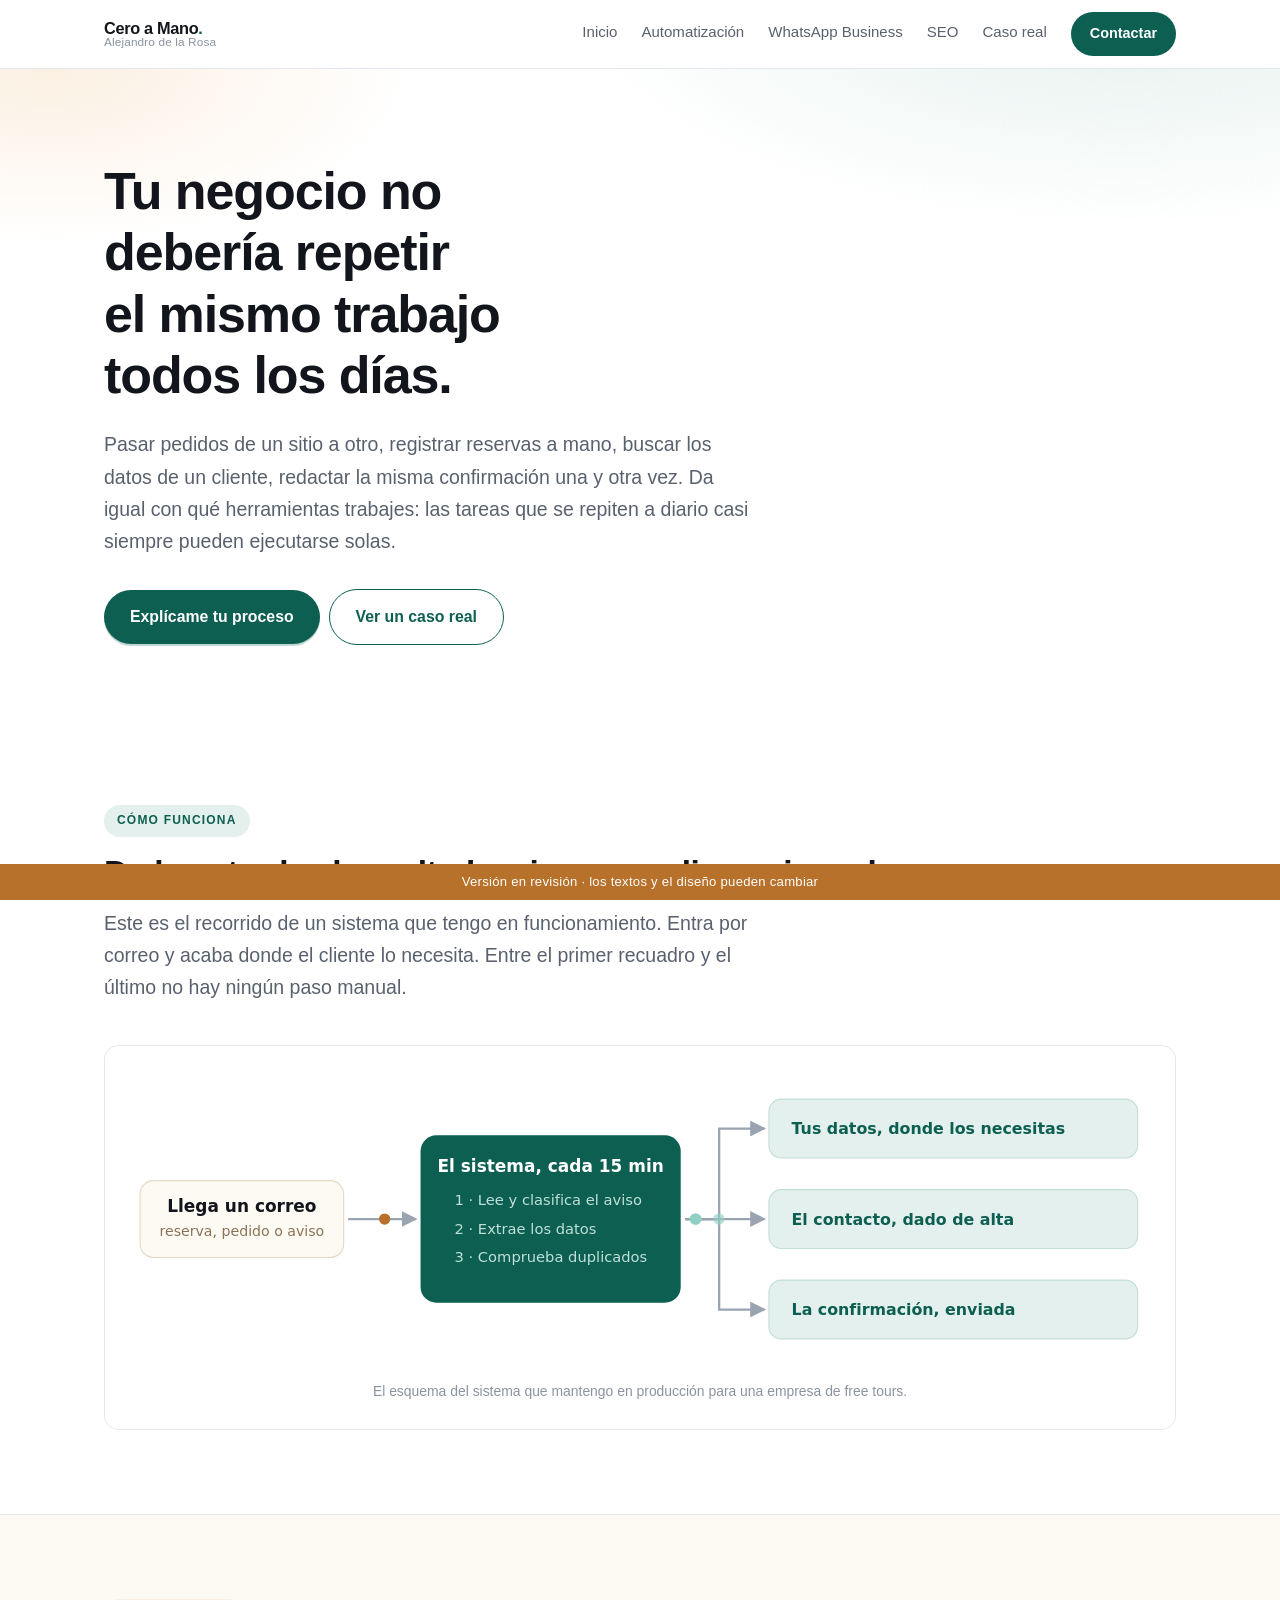
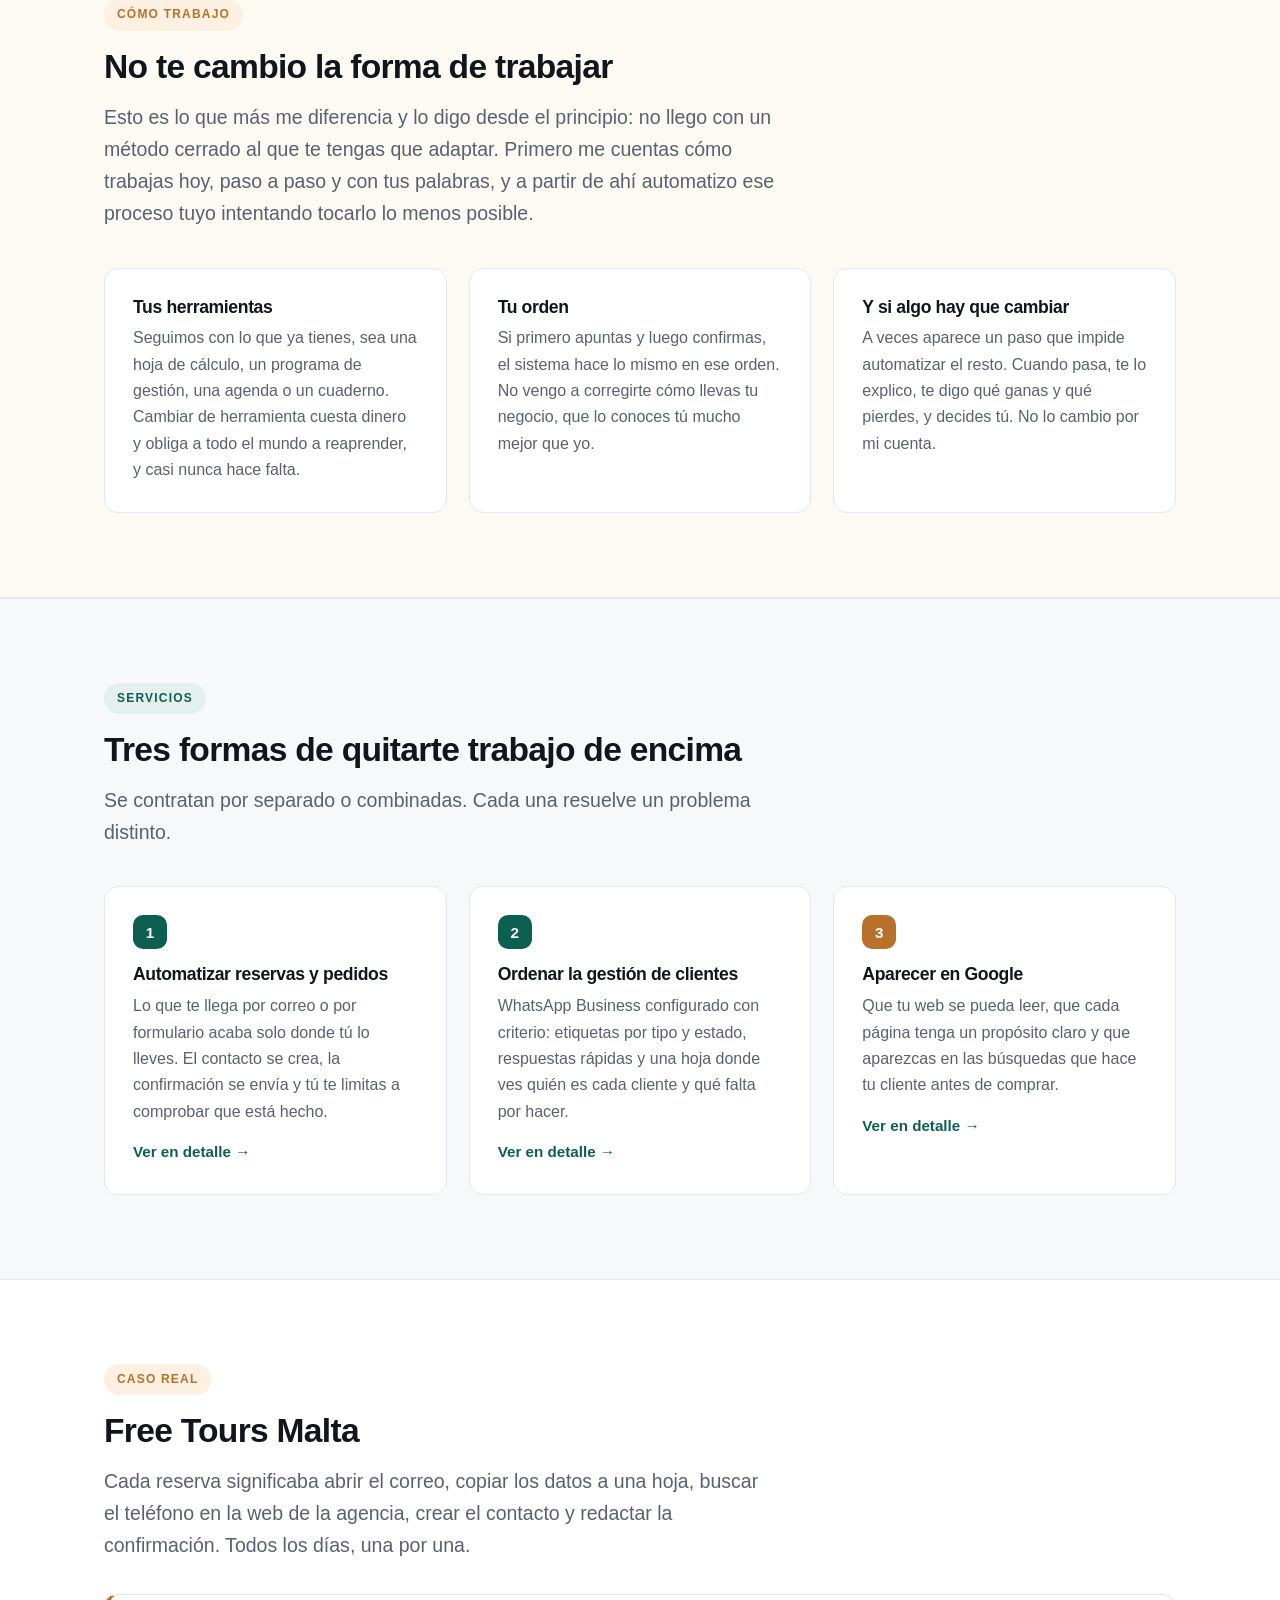
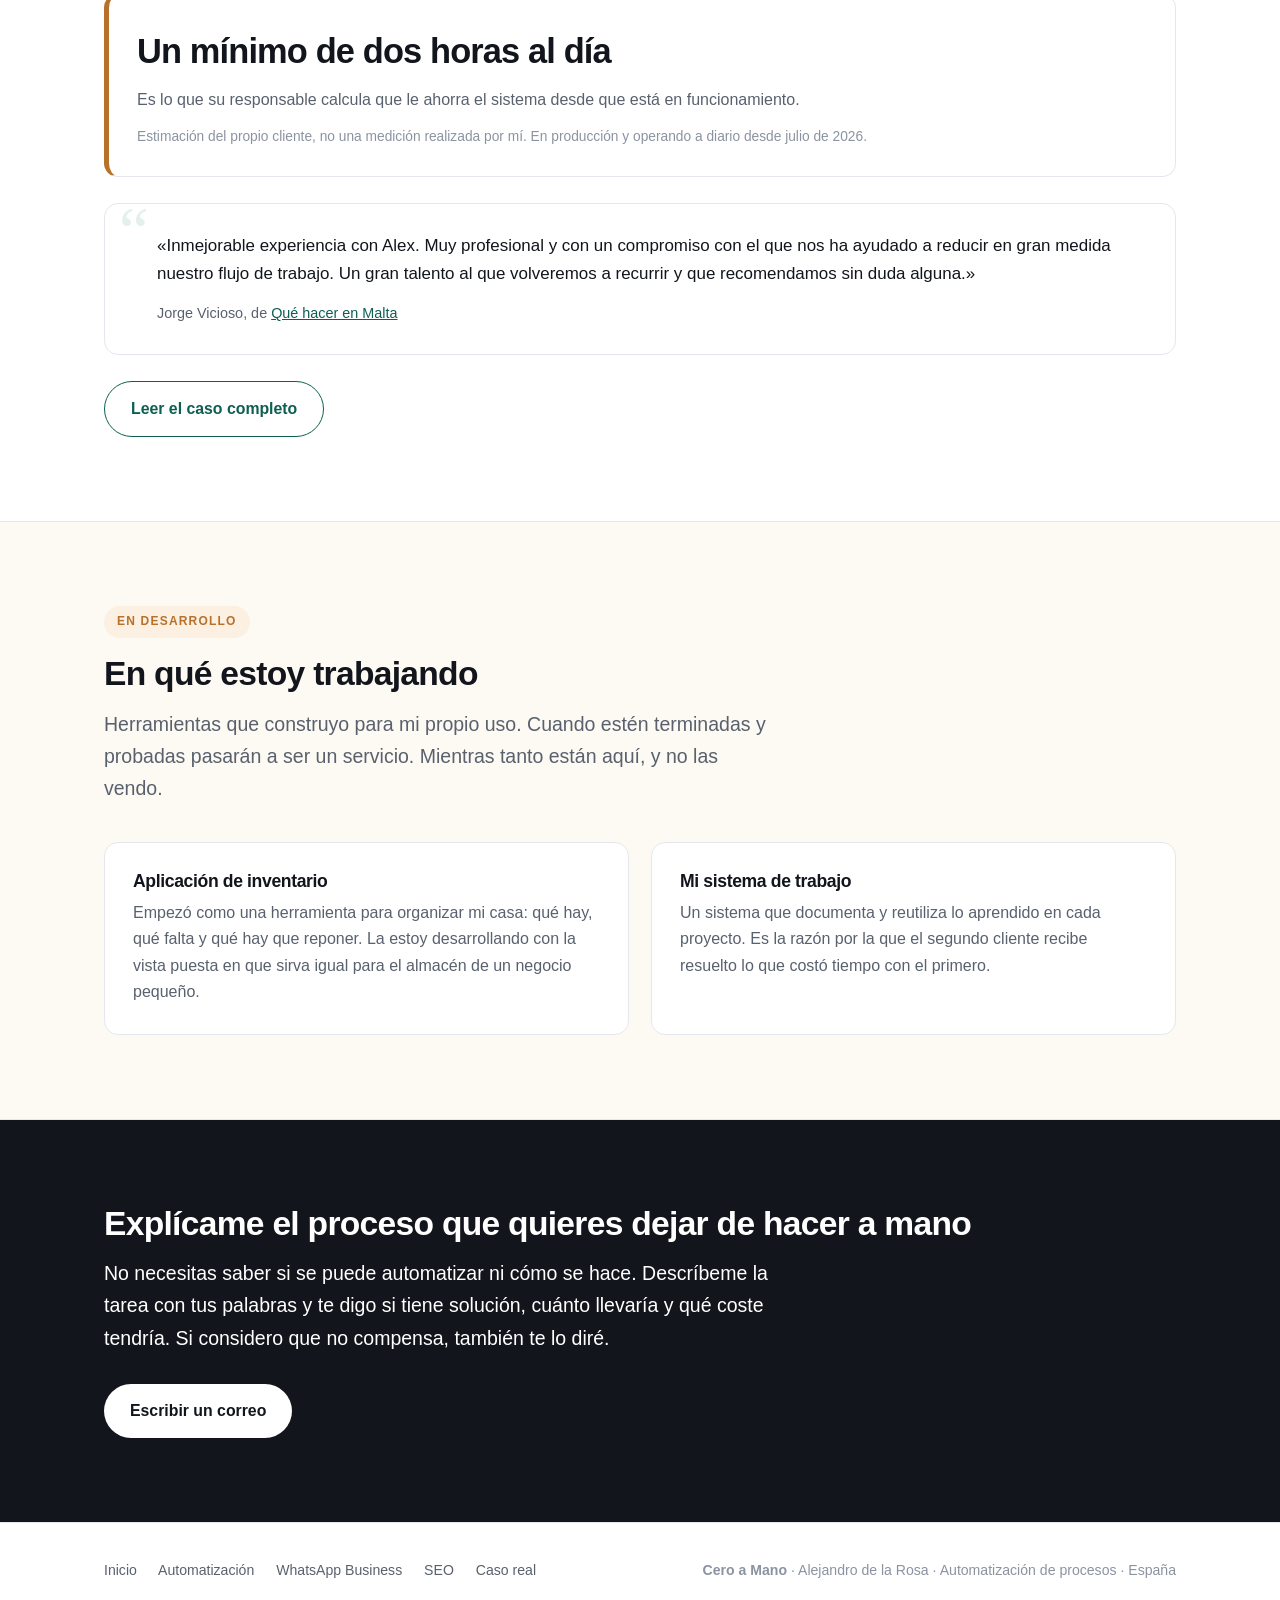
==== index.html @ 1defd67b "arreglar enlaces del menu movil" ====
<!DOCTYPE html>
<html lang="es">
<head>
<meta charset="utf-8">
<meta name="viewport" content="width=device-width, initial-scale=1">
<title>Cero a Mano · Automatización de procesos para negocios pequeños</title>
<meta name="description" content="Automatizo el trabajo repetitivo de tu negocio: los pedidos y reservas acaban donde tú los lleves sin copiarlos a mano, con los clientes ordenados y las confirmaciones enviadas solas.">
<link rel="canonical" href="https://ceroamano.com/">
<meta property="og:type" content="website">
<meta property="og:title" content="Cero a Mano · Automatización de procesos para negocios pequeños">
<meta property="og:description" content="Automatizo el trabajo repetitivo de tu negocio: los pedidos y reservas acaban donde tú los lleves sin copiarlos a mano, con los clientes ordenados y las confirmaciones enviadas solas.">
<meta property="og:url" content="https://ceroamano.com/">
<meta property="og:locale" content="es_ES">
<!-- =========================================================================
     🔴 QUITAR ESTA ETIQUETA ANTES DE PUBLICAR DE VERDAD
     Mientras la web está en revisión, esto le dice a Google que NO la indexe.
     Si se queda puesta el día del lanzamiento, la web NO APARECERÁ EN GOOGLE NUNCA.
     ========================================================================== -->
<meta name="robots" content="noindex, nofollow">
<link rel="stylesheet" href="estilos.css?v=5">
</head>
<body>
<nav>
  <div class="env">
    <a class="marca" href="index.html">Cero a Mano<span>.</span> <em>Alejandro de la Rosa</em></a>
    <button class="abrir-menu" aria-expanded="false" aria-controls="menu" aria-label="Abrir menú">
      <span></span><span></span><span></span>
    </button>
    <span class="enlaces" id="menu">
      <a href="index.html">Inicio</a>
      <a href="automatizar-reservas-y-pedidos.html">Automatización</a>
      <a href="whatsapp-business.html">WhatsApp Business</a>
      <a href="seo-para-negocios.html">SEO</a>
      <a href="caso-free-tours-malta.html">Caso real</a>
      <a href="#contacto" class="btn chico">Contactar</a>
    </span>
  </div>
</nav>

<header class="hero">
  <div class="env">
    <h1>Tu negocio no debería repetir el mismo trabajo todos los días.</h1>
    <p class="grande">Pasar pedidos de un sitio a otro, registrar reservas a mano, buscar los datos de un cliente, redactar la misma confirmación una y otra vez. Da igual con qué herramientas trabajes: las tareas que se repiten a diario casi siempre pueden ejecutarse solas.</p>
    <a href="#contacto" class="btn">Explícame tu proceso</a>
    &nbsp;<a href="caso-free-tours-malta.html" class="btn hueco">Ver un caso real</a>
  </div>
</header>

<section>
  <div class="env">
    <span class="etiqueta">Cómo funciona</span>
    <h2>De la entrada al resultado, sin que nadie copie nada</h2>
    <p class="grande estrecho">Este es el recorrido de un sistema que tengo en funcionamiento. Entra por correo y acaba donde el cliente lo necesita. Entre el primer recuadro y el último no hay ningún paso manual.</p>
    
<div class="diagrama rev">
<svg class="diag-ancho" viewBox="0 0 900 260" xmlns="http://www.w3.org/2000/svg" role="img"
     aria-label="Diagrama: un correo entra, el sistema lo lee y extrae los datos, y el resultado se reparte en hoja actualizada, contacto creado y confirmación enviada.">
  <defs>
    <marker id="f" viewBox="0 0 10 10" refX="9" refY="5" markerWidth="7" markerHeight="7" orient="auto">
      <path d="M0,0 L10,5 L0,10 z" fill="#9aa3b0"/>
    </marker>
  </defs>

  <!-- entrada -->
  <rect x="8" y="96" width="180" height="68" rx="12" fill="#fdf9f3" stroke="#e6d9c6"/>
  <text x="98" y="124" text-anchor="middle" font-family="system-ui,sans-serif" font-size="15" font-weight="700" fill="#12161c">Llega un correo</text>
  <text x="98" y="145" text-anchor="middle" font-family="system-ui,sans-serif" font-size="12.5" fill="#8b7355">reserva, pedido o aviso</text>

  <line x1="192" y1="130" x2="252" y2="130" stroke="#9aa3b0" stroke-width="2" marker-end="url(#f)"/>

  <!-- motor -->
  <rect x="256" y="56" width="230" height="148" rx="14" fill="#0d5f52"/>
  <text x="371" y="88" text-anchor="middle" font-family="system-ui,sans-serif" font-size="15" font-weight="700" fill="#fff">El sistema, cada 15 min</text>
  <text x="286" y="118" font-family="system-ui,sans-serif" font-size="13" fill="#bfe0d8">1 · Lee y clasifica el aviso</text>
  <text x="286" y="143" font-family="system-ui,sans-serif" font-size="13" fill="#bfe0d8">2 · Extrae los datos</text>
  <text x="286" y="168" font-family="system-ui,sans-serif" font-size="13" fill="#bfe0d8">3 · Comprueba duplicados</text>

  <path d="M490,130 H520 V50 H560" fill="none" stroke="#9aa3b0" stroke-width="2" marker-end="url(#f)"/>
  <path d="M490,130 H560" fill="none" stroke="#9aa3b0" stroke-width="2" marker-end="url(#f)"/>
  <path d="M490,130 H520 V210 H560" fill="none" stroke="#9aa3b0" stroke-width="2" marker-end="url(#f)"/>

  <!-- salidas -->
  <rect x="564" y="24" width="326" height="52" rx="11" fill="#e4f0ed" stroke="#c3ded7"/>
  <text x="584" y="55" font-family="system-ui,sans-serif" font-size="14" font-weight="600" fill="#0d5f52">Tus datos, donde los necesitas</text>

  <rect x="564" y="104" width="326" height="52" rx="11" fill="#e4f0ed" stroke="#c3ded7"/>
  <text x="584" y="135" font-family="system-ui,sans-serif" font-size="14" font-weight="600" fill="#0d5f52">El contacto, dado de alta</text>

  <rect x="564" y="184" width="326" height="52" rx="11" fill="#e4f0ed" stroke="#c3ded7"/>
  <text x="584" y="215" font-family="system-ui,sans-serif" font-size="14" font-weight="600" fill="#0d5f52">La confirmación, enviada</text>
  <circle class="pulso" r="5" fill="#b8712a">
    <animateMotion dur="3.6s" repeatCount="indefinite" keyPoints="0;1" keyTimes="0;1" calcMode="linear"
      path="M192,130 H252"/>
    <animate attributeName="opacity" values="0;1;1;0" dur="3.6s" repeatCount="indefinite"/>
  </circle>
  <circle class="pulso" r="5" fill="#8fd0c2">
    <animateMotion dur="3.6s" begin="1.2s" repeatCount="indefinite"
      path="M490,130 H520 V50 H556"/>
    <animate attributeName="opacity" values="0;1;1;0" dur="3.6s" begin="1.2s" repeatCount="indefinite"/>
  </circle>
  <circle class="pulso" r="5" fill="#8fd0c2">
    <animateMotion dur="3.6s" begin="1.45s" repeatCount="indefinite" path="M490,130 H556"/>
    <animate attributeName="opacity" values="0;1;1;0" dur="3.6s" begin="1.45s" repeatCount="indefinite"/>
  </circle>
  <circle class="pulso" r="5" fill="#8fd0c2">
    <animateMotion dur="3.6s" begin="1.7s" repeatCount="indefinite"
      path="M490,130 H520 V210 H556"/>
    <animate attributeName="opacity" values="0;1;1;0" dur="3.6s" begin="1.7s" repeatCount="indefinite"/>
  </circle>
</svg>
<svg class="diag-movil" viewBox="0 0 360 540" xmlns="http://www.w3.org/2000/svg" role="img"
     aria-label="Diagrama vertical: llega un correo, el sistema lo procesa, y de ahi salen tres caminos: tus datos donde los necesitas, el contacto dado de alta y la confirmacion enviada.">
  <defs>
    <marker id="fv" viewBox="0 0 10 10" refX="9" refY="5" markerWidth="7" markerHeight="7" orient="auto">
      <path d="M0,0 L10,5 L0,10 z" fill="#9aa3b0"/>
    </marker>
  </defs>

  <rect x="60" y="4" width="240" height="62" rx="12" fill="#fdf9f3" stroke="#e6d9c6"/>
  <text x="180" y="30" text-anchor="middle" font-family="system-ui,sans-serif" font-size="16" font-weight="700" fill="#12161c">Llega un correo</text>
  <text x="180" y="51" text-anchor="middle" font-family="system-ui,sans-serif" font-size="13.5" fill="#8b7355">reserva, pedido o aviso</text>

  <line x1="180" y1="70" x2="180" y2="96" stroke="#9aa3b0" stroke-width="2" marker-end="url(#fv)"/>

  <rect x="20" y="102" width="320" height="140" rx="14" fill="#0d5f52"/>
  <text x="180" y="130" text-anchor="middle" font-family="system-ui,sans-serif" font-size="16" font-weight="700" fill="#fff">El sistema, cada 15 min</text>
  <text x="44" y="162" font-family="system-ui,sans-serif" font-size="14" fill="#bfe0d8">1 · Lee y clasifica el aviso</text>
  <text x="44" y="190" font-family="system-ui,sans-serif" font-size="14" fill="#bfe0d8">2 · Extrae los datos</text>
  <text x="44" y="218" font-family="system-ui,sans-serif" font-size="14" fill="#bfe0d8">3 · Comprueba duplicados</text>

  <path d="M180,242 V266 H42 V306 H72" fill="none" stroke="#9aa3b0" stroke-width="2" marker-end="url(#fv)"/>
  <path d="M42,306 V390 H72" fill="none" stroke="#9aa3b0" stroke-width="2" marker-end="url(#fv)"/>
  <path d="M42,390 V474 H72" fill="none" stroke="#9aa3b0" stroke-width="2" marker-end="url(#fv)"/>

  <rect x="78" y="278" width="262" height="56" rx="12" fill="#e4f0ed" stroke="#c3ded7"/>
  <text x="209" y="312" text-anchor="middle" font-family="system-ui,sans-serif" font-size="14.5" font-weight="600" fill="#0d5f52">Tus datos, donde los necesitas</text>

  <rect x="78" y="362" width="262" height="56" rx="12" fill="#e4f0ed" stroke="#c3ded7"/>
  <text x="209" y="396" text-anchor="middle" font-family="system-ui,sans-serif" font-size="14.5" font-weight="600" fill="#0d5f52">El contacto, dado de alta</text>

  <rect x="78" y="446" width="262" height="56" rx="12" fill="#e4f0ed" stroke="#c3ded7"/>
  <text x="209" y="480" text-anchor="middle" font-family="system-ui,sans-serif" font-size="14.5" font-weight="600" fill="#0d5f52">La confirmación, enviada</text>

  <circle class="pulso" r="6" fill="#b8712a">
    <animateMotion dur="4s" repeatCount="indefinite" path="M180,70 V92"/>
    <animate attributeName="opacity" values="0;1;1;0" dur="4s" repeatCount="indefinite"/>
  </circle>
  <circle class="pulso" r="6" fill="#8fd0c2">
    <animateMotion dur="4s" begin="1.1s" repeatCount="indefinite" path="M180,242 V266 H42 V306 H68"/>
    <animate attributeName="opacity" values="0;1;1;0" dur="4s" begin="1.1s" repeatCount="indefinite"/>
  </circle>
  <circle class="pulso" r="6" fill="#8fd0c2">
    <animateMotion dur="4s" begin="1.5s" repeatCount="indefinite" path="M180,242 V266 H42 V390 H68"/>
    <animate attributeName="opacity" values="0;1;1;0" dur="4s" begin="1.5s" repeatCount="indefinite"/>
  </circle>
  <circle class="pulso" r="6" fill="#8fd0c2">
    <animateMotion dur="4s" begin="1.9s" repeatCount="indefinite" path="M180,242 V266 H42 V474 H68"/>
    <animate attributeName="opacity" values="0;1;1;0" dur="4s" begin="1.9s" repeatCount="indefinite"/>
  </circle>
</svg>
<p class="pie-fig">El esquema del sistema que mantengo en producción para una empresa de free tours.</p>
</div>

  </div>
</section>


<section class="arena">
  <div class="env">
    <span class="etiqueta ambar">Cómo trabajo</span>
    <h2>No te cambio la forma de trabajar</h2>
    <p class="grande estrecho">Esto es lo que más me diferencia y lo digo desde el principio: no llego con un método cerrado al que te tengas que adaptar. Primero me cuentas cómo trabajas hoy, paso a paso y con tus palabras, y a partir de ahí automatizo ese proceso tuyo intentando tocarlo lo menos posible.</p>
    <div class="rejilla tres">
      <div class="tarjeta rev">
        <h3>Tus herramientas</h3>
        <p>Seguimos con lo que ya tienes, sea una hoja de cálculo, un programa de gestión, una agenda o un cuaderno. Cambiar de herramienta cuesta dinero y obliga a todo el mundo a reaprender, y casi nunca hace falta.</p>
      </div>
      <div class="tarjeta rev">
        <h3>Tu orden</h3>
        <p>Si primero apuntas y luego confirmas, el sistema hace lo mismo en ese orden. No vengo a corregirte cómo llevas tu negocio, que lo conoces tú mucho mejor que yo.</p>
      </div>
      <div class="tarjeta rev">
        <h3>Y si algo hay que cambiar</h3>
        <p>A veces aparece un paso que impide automatizar el resto. Cuando pasa, te lo explico, te digo qué ganas y qué pierdes, y decides tú. No lo cambio por mi cuenta.</p>
      </div>
    </div>
  </div>
</section>
<section class="crema">
  <div class="env">
    <span class="etiqueta">Servicios</span>
    <h2>Tres formas de quitarte trabajo de encima</h2>
    <p class="grande estrecho">Se contratan por separado o combinadas. Cada una resuelve un problema distinto.</p>
    <div class="rejilla tres">
      <div class="tarjeta link rev">
        <span class="num">1</span>
        <h3>Automatizar reservas y pedidos</h3>
        <p>Lo que te llega por correo o por formulario acaba solo donde tú lo lleves. El contacto se crea, la confirmación se envía y tú te limitas a comprobar que está hecho.</p>
        <a class="mas" href="automatizar-reservas-y-pedidos.html">Ver en detalle →</a>
      </div>
      <div class="tarjeta link rev">
        <span class="num">2</span>
        <h3>Ordenar la gestión de clientes</h3>
        <p>WhatsApp Business configurado con criterio: etiquetas por tipo y estado, respuestas rápidas y una hoja donde ves quién es cada cliente y qué falta por hacer.</p>
        <a class="mas" href="whatsapp-business.html">Ver en detalle →</a>
      </div>
      <div class="tarjeta link rev">
        <span class="num ambar">3</span>
        <h3>Aparecer en Google</h3>
        <p>Que tu web se pueda leer, que cada página tenga un propósito claro y que aparezcas en las búsquedas que hace tu cliente antes de comprar.</p>
        <a class="mas" href="seo-para-negocios.html">Ver en detalle →</a>
      </div>
    </div>
  </div>
</section>

<section>
  <div class="env">
    <span class="etiqueta ambar">Caso real</span>
    <h2>Free Tours Malta</h2>
    <p class="grande estrecho">Cada reserva significaba abrir el correo, copiar los datos a una hoja, buscar el teléfono en la web de la agencia, crear el contacto y redactar la confirmación. Todos los días, una por una.</p>
    <div class="dato rev">
      <span class="cifra">Un mínimo de dos horas al día</span>
      <p>Es lo que su responsable calcula que le ahorra el sistema desde que está en funcionamiento.</p>
      <p class="fuente">Estimación del propio cliente, no una medición realizada por mí. En producción y operando a diario desde julio de 2026.</p>
    </div>
    <blockquote class="rev">
      «Inmejorable experiencia con Alex. Muy profesional y con un compromiso con el que nos ha ayudado a reducir en gran medida nuestro flujo de trabajo. Un gran talento al que volveremos a recurrir y que recomendamos sin duda alguna.»
      <footer>Jorge Vicioso, de <a href="https://quehacerenmalta.com" target="_blank" rel="noopener">Qué hacer en Malta</a></footer>
    </blockquote>
    <p style="margin-top:26px"><a class="btn hueco" href="caso-free-tours-malta.html">Leer el caso completo</a></p>
  </div>
</section>

<section class="arena">
  <div class="env">
    <span class="etiqueta ambar">En desarrollo</span>
    <h2>En qué estoy trabajando</h2>
    <p class="grande estrecho">Herramientas que construyo para mi propio uso. Cuando estén terminadas y probadas pasarán a ser un servicio. Mientras tanto están aquí, y no las vendo.</p>
    <div class="rejilla dos">
      <div class="tarjeta rev">
        <h3>Aplicación de inventario</h3>
        <p>Empezó como una herramienta para organizar mi casa: qué hay, qué falta y qué hay que reponer. La estoy desarrollando con la vista puesta en que sirva igual para el almacén de un negocio pequeño.</p>
      </div>
      <div class="tarjeta rev">
        <h3>Mi sistema de trabajo</h3>
        <p>Un sistema que documenta y reutiliza lo aprendido en cada proyecto. Es la razón por la que el segundo cliente recibe resuelto lo que costó tiempo con el primero.</p>
      </div>
    </div>
  </div>
</section>
<section class="cta" id="contacto">
  <div class="env">
    <h2>Explícame el proceso que quieres dejar de hacer a mano</h2>
    <p class="grande estrecho">No necesitas saber si se puede automatizar ni cómo se hace. Descríbeme la tarea con tus palabras y te digo si tiene solución, cuánto llevaría y qué coste tendría. Si considero que no compensa, también te lo diré.</p>
    <div class="vias">
      <a class="btn" href="mailto:alex.automatizacions@gmail.com">Escribir un correo</a>
    </div>
  </div>
</section>

<footer class="pie">
  <div class="env">
    <span>
      <a href="index.html">Inicio</a>
      <a href="automatizar-reservas-y-pedidos.html">Automatización</a>
      <a href="whatsapp-business.html">WhatsApp Business</a>
      <a href="seo-para-negocios.html">SEO</a>
      <a href="caso-free-tours-malta.html">Caso real</a>
    </span>
    <span><strong>Cero a Mano</strong> · Alejandro de la Rosa · Automatización de procesos · España</span>
  </div>
</footer>
<script>
// Aparicion suave de los bloques al entrar en pantalla.
(function () {
  var bloques = document.querySelectorAll('.rev');
  if (!('IntersectionObserver' in window)) {
    for (var i = 0; i < bloques.length; i++) bloques[i].classList.add('dentro');
    return;
  }
  var obs = new IntersectionObserver(function (entradas) {
    entradas.forEach(function (e) {
      if (e.isIntersecting) { e.target.classList.add('dentro'); obs.unobserve(e.target); }
    });
  }, { threshold: 0.12, rootMargin: '0px 0px -40px 0px' });
  bloques.forEach(function (b, i) {
    if (i % 3 === 1) b.classList.add('d1');
    if (i % 3 === 2) b.classList.add('d2');
    obs.observe(b);
  });
})();
</script>
<div class="borrador">Versión en revisión &middot; los textos y el diseño pueden cambiar</div>
<script>
// Menu del movil: abre y cierra la lista de enlaces.
(function () {
  var boton = document.querySelector('.abrir-menu');
  var menu = document.getElementById('menu');
  if (!boton || !menu) return;
  function alternar(abrir) {
    var estaAbierto = abrir === undefined ? !menu.classList.contains('abierto') : abrir;
    menu.classList.toggle('abierto', estaAbierto);
    boton.classList.toggle('activo', estaAbierto);
    boton.setAttribute('aria-expanded', estaAbierto ? 'true' : 'false');
    boton.setAttribute('aria-label', estaAbierto ? 'Cerrar menú' : 'Abrir menú');
  }
  boton.addEventListener('click', function () { alternar(); });
  menu.addEventListener('click', function (e) {
    if (e.target.tagName === 'A') alternar(false);
  });
  document.addEventListener('keydown', function (e) {
    if (e.key === 'Escape') alternar(false);
  });
})();
</script>
</body>
</html>
---- estilos.css ----
:root{
  --tinta:#12161c; --gris:#59616e; --gris-claro:#8b93a1; --linea:#e4e8ee;
  --fondo:#fff; --crema:#f6f8f9; --arena:#fdf9f3;
  --verde:#0d5f52; --verde-claro:#e4f0ed; --ambar:#b8712a; --ambar-claro:#fbf0e2;
  --radio:14px; --ancho:1120px;
}
*{box-sizing:border-box;margin:0;padding:0}
html{scroll-behavior:smooth}
body{font-family:-apple-system,BlinkMacSystemFont,"Segoe UI",Inter,Roboto,Helvetica,Arial,sans-serif;
  color:var(--tinta);background:var(--fondo);line-height:1.65;-webkit-font-smoothing:antialiased}
.env{max-width:var(--ancho);margin:0 auto;padding:0 24px}
section{padding:84px 0}
h1,h2,h3{line-height:1.18;letter-spacing:-.021em;font-weight:700}
h1{font-size:clamp(2rem,4.8vw,3.25rem)}
h2{font-size:clamp(1.5rem,3.2vw,2.1rem);margin-bottom:14px}
h3{font-size:1.1rem;margin-bottom:8px}
p{color:var(--gris)}
.grande{font-size:clamp(1.02rem,1.9vw,1.22rem)}
.estrecho{max-width:62ch}
a{color:var(--verde)}

nav{position:sticky;top:0;z-index:30;background:rgba(255,255,255,.93);
  backdrop-filter:blur(10px);border-bottom:1px solid var(--linea)}
nav .env{display:flex;align-items:center;justify-content:space-between;height:68px;gap:18px}
.marca{font-weight:700;letter-spacing:-.02em;text-decoration:none;color:var(--tinta);font-size:1.02rem}
.marca span{color:var(--verde)}
.enlaces{display:flex;gap:24px;align-items:center}
.enlaces a{color:var(--gris);text-decoration:none;font-size:.94rem}
.enlaces a:hover,.enlaces a[aria-current]{color:var(--tinta)}

.btn{display:inline-block;background:var(--verde);color:#fff!important;text-decoration:none;
  padding:14px 26px;border-radius:999px;font-weight:600;font-size:.99rem;
  transition:transform .15s,box-shadow .15s;box-shadow:0 2px 0 rgba(13,95,82,.25)}
.btn:hover{transform:translateY(-2px);box-shadow:0 6px 18px rgba(13,95,82,.22)}
.btn.chico{padding:10px 19px;font-size:.9rem;box-shadow:none}
.btn.hueco{background:transparent;color:var(--verde)!important;border:1.5px solid var(--verde);box-shadow:none}

.hero{padding:92px 0 76px;background:
  radial-gradient(900px 380px at 88% -12%,var(--verde-claro) 0%,transparent 62%),
  radial-gradient(620px 300px at 4% 0%,var(--ambar-claro) 0%,transparent 58%)}
.hero h1{max-width:18ch}
.hero .grande{margin:22px 0 32px;max-width:60ch}
.migas{font-size:.86rem;color:var(--gris-claro);margin-bottom:18px}
.migas a{color:var(--gris-claro);text-decoration:none}
.migas a:hover{color:var(--verde)}

.etiqueta{display:inline-block;background:var(--verde-claro);color:var(--verde);font-size:.75rem;
  font-weight:700;letter-spacing:.1em;text-transform:uppercase;padding:6px 13px;border-radius:999px;margin-bottom:16px}
.etiqueta.ambar{background:var(--ambar-claro);color:var(--ambar)}

.crema{background:var(--crema);border-top:1px solid var(--linea);border-bottom:1px solid var(--linea)}
.arena{background:var(--arena);border-top:1px solid var(--linea);border-bottom:1px solid var(--linea)}

.rejilla{display:grid;gap:22px;margin-top:38px}
@media(min-width:820px){.tres{grid-template-columns:repeat(3,1fr)}.dos{grid-template-columns:1fr 1fr}}
.tarjeta{background:#fff;border:1px solid var(--linea);border-radius:var(--radio);padding:28px;
  transition:transform .15s,box-shadow .15s}
.tarjeta.link:hover{transform:translateY(-3px);box-shadow:0 10px 30px rgba(18,22,28,.07)}
.tarjeta a.mas{display:inline-block;margin-top:14px;font-weight:600;text-decoration:none;font-size:.95rem}
.num{display:inline-flex;align-items:center;justify-content:center;width:34px;height:34px;border-radius:10px;
  background:var(--verde);color:#fff;font-weight:700;font-size:.95rem;margin-bottom:15px}
.num.ambar{background:var(--ambar)}

.lista{list-style:none;margin-top:14px}
.lista li{padding-left:24px;position:relative;margin-bottom:10px;color:var(--gris)}
.lista li::before{content:"✓";position:absolute;left:0;color:var(--verde);font-weight:700}
.lista.puntos li::before{content:"·";font-size:1.6rem;line-height:.9;color:var(--gris-claro)}

.antes-despues{display:grid;gap:18px;margin-top:32px}
@media(min-width:820px){.antes-despues{grid-template-columns:1fr 1fr}}
.bloque{background:#fff;border:1px solid var(--linea);border-radius:var(--radio);padding:26px}
.bloque h3{font-size:.8rem;letter-spacing:.1em;text-transform:uppercase;color:var(--gris-claro)}

.dato{margin-top:32px;background:#fff;border:1px solid var(--linea);border-left:5px solid var(--ambar);
  border-radius:var(--radio);padding:28px}
.dato .cifra{font-size:clamp(1.6rem,3.6vw,2.15rem);font-weight:700;letter-spacing:-.025em;display:block;
  margin-bottom:8px;color:var(--tinta)}
.dato .fuente{font-size:.86rem;color:var(--gris-claro);margin-top:12px}

blockquote{margin-top:26px;background:#fff;border:1px solid var(--linea);border-radius:var(--radio);
  padding:28px;font-size:1.06rem;color:var(--tinta)}
blockquote footer{margin-top:14px;font-size:.9rem;color:var(--gris)}

.diagrama{margin-top:42px;background:#fff;border:1px solid var(--linea);border-radius:var(--radio);padding:26px}
.diagrama svg{width:100%;height:auto;display:block}
.diagrama .pie-fig{margin-top:14px;font-size:.87rem;color:var(--gris-claro);text-align:center}

.faq{margin-top:34px}
.faq details{border:1px solid var(--linea);border-radius:var(--radio);padding:20px 24px;margin-bottom:12px;background:#fff}
.faq summary{font-weight:600;cursor:pointer;list-style:none}
.faq summary::-webkit-details-marker{display:none}
.faq summary::after{content:"+";float:right;color:var(--verde);font-weight:700;font-size:1.2rem;line-height:1}
.faq details[open] summary::after{content:"−"}
.faq details p{margin-top:12px}

.cta{background:var(--tinta);color:#fff}
.cta h2,.cta .grande{color:#fff}
.cta p{color:#aeb7c3}
.cta .btn{background:#fff;color:var(--tinta)!important;box-shadow:none}
.vias{margin-top:30px;display:flex;flex-wrap:wrap;gap:14px;align-items:center}
.vias a.alt{color:#fff;text-decoration:none;border:1px solid #39414d;padding:13px 22px;border-radius:999px;font-size:.95rem}
.vias a.alt:hover{border-color:#828b98}

footer.pie{padding:36px 0;font-size:.88rem;color:var(--gris-claro);border-top:1px solid var(--linea)}
.pie .env{display:flex;justify-content:space-between;flex-wrap:wrap;gap:12px}
.pie a{color:var(--gris);text-decoration:none;margin-right:18px}
.pie a:hover{color:var(--verde)}

/* ── aparición al hacer scroll ─────────────────────────────── */
.rev{opacity:0;transform:translateY(18px);transition:opacity .7s cubic-bezier(.2,.7,.3,1),transform .7s cubic-bezier(.2,.7,.3,1)}
.rev.dentro{opacity:1;transform:none}
.rev.d1{transition-delay:.07s}.rev.d2{transition-delay:.14s}.rev.d3{transition-delay:.21s}

/* ── vida en las tarjetas ──────────────────────────────────── */
.tarjeta{transition:transform .2s cubic-bezier(.2,.7,.3,1),box-shadow .2s,border-color .2s}
.tarjeta:hover{transform:translateY(-4px);box-shadow:0 14px 34px rgba(18,22,28,.09);border-color:#cfd7e0}
.tarjeta .num{transition:transform .2s}
.tarjeta:hover .num{transform:scale(1.08) rotate(-4deg)}

/* ── subrayado que crece en el menú ────────────────────────── */
.enlaces a:not(.btn){position:relative;padding-bottom:3px}
.enlaces a:not(.btn)::after{content:"";position:absolute;left:0;bottom:0;height:2px;width:0;
  background:var(--verde);transition:width .22s ease}
.enlaces a:not(.btn):hover::after{width:100%}

/* ── detalles ──────────────────────────────────────────────── */
.hero h1{text-wrap:balance}
.dato{transition:box-shadow .25s}
.dato:hover{box-shadow:0 12px 30px rgba(184,113,42,.13)}
.faq details{transition:border-color .2s,box-shadow .2s}
.faq details[open]{border-color:#c3ded7;box-shadow:0 6px 20px rgba(13,95,82,.07)}
blockquote{position:relative}
blockquote::before{content:"“";position:absolute;top:-6px;left:14px;font-size:4.2rem;
  line-height:1;color:var(--verde-claro);font-family:Georgia,serif;pointer-events:none}
blockquote{padding-left:52px}

@media (prefers-reduced-motion: reduce){
  .rev{opacity:1;transform:none;transition:none}
  .tarjeta:hover{transform:none}
  circle.pulso{display:none}
}

/* ── marca: nombre comercial + persona ─────────────────────── */
.marca em{display:block;font-style:normal;font-weight:500;font-size:.74rem;
  color:var(--gris-claro);letter-spacing:.01em;margin-top:-2px}
.marca{line-height:1.15}
@media(max-width:520px){.marca em{display:none}}

/* ── 🔴 BORRAR ESTE BLOQUE ANTES DE PUBLICAR ───────────────── */
.borrador{position:fixed;bottom:0;left:0;right:0;z-index:99;background:#b8712a;color:#fff;
  text-align:center;font-size:.82rem;padding:7px 12px;letter-spacing:.02em}
body:has(.borrador){padding-bottom:34px}

/* ── el diagrama, legible tambien en el movil ───────────────── */
.diagrama .diag-movil{display:none}
@media(max-width:700px){
  .diagrama .diag-ancho{display:none}
  .diagrama .diag-movil{display:block}
  .diagrama{padding:18px}
}

/* ── menú del móvil ────────────────────────────────────────── */
.abrir-menu{display:none;background:none;border:0;padding:10px;cursor:pointer;
  width:44px;height:44px;flex-direction:column;justify-content:center;gap:5px}
.abrir-menu span{display:block;height:2px;width:22px;background:var(--tinta);border-radius:2px;
  transition:transform .25s cubic-bezier(.2,.7,.3,1),opacity .18s}
.abrir-menu.activo span:nth-child(1){transform:translateY(7px) rotate(45deg)}
.abrir-menu.activo span:nth-child(2){opacity:0}
.abrir-menu.activo span:nth-child(3){transform:translateY(-7px) rotate(-45deg)}

@media(max-width:860px){
  .abrir-menu{display:flex}
  nav .env{position:relative}
  .enlaces{position:absolute;top:100%;left:0;right:0;flex-direction:column;align-items:stretch;
    gap:0;background:#fff;border-bottom:1px solid var(--linea);
    box-shadow:0 14px 30px rgba(18,22,28,.10);
    max-height:0;overflow:hidden;transition:max-height .3s cubic-bezier(.2,.7,.3,1)}
  .enlaces.abierto{max-height:60vh;overflow-y:auto}
  .enlaces a,
  .enlaces a:not(.btn){display:block;padding:17px 24px;font-size:1.02rem;
    border-top:1px solid var(--linea)}
  .enlaces a:not(.btn)::after{display:none}
  .enlaces a.btn{margin:16px 24px 22px;text-align:center;padding:15px 24px}
}
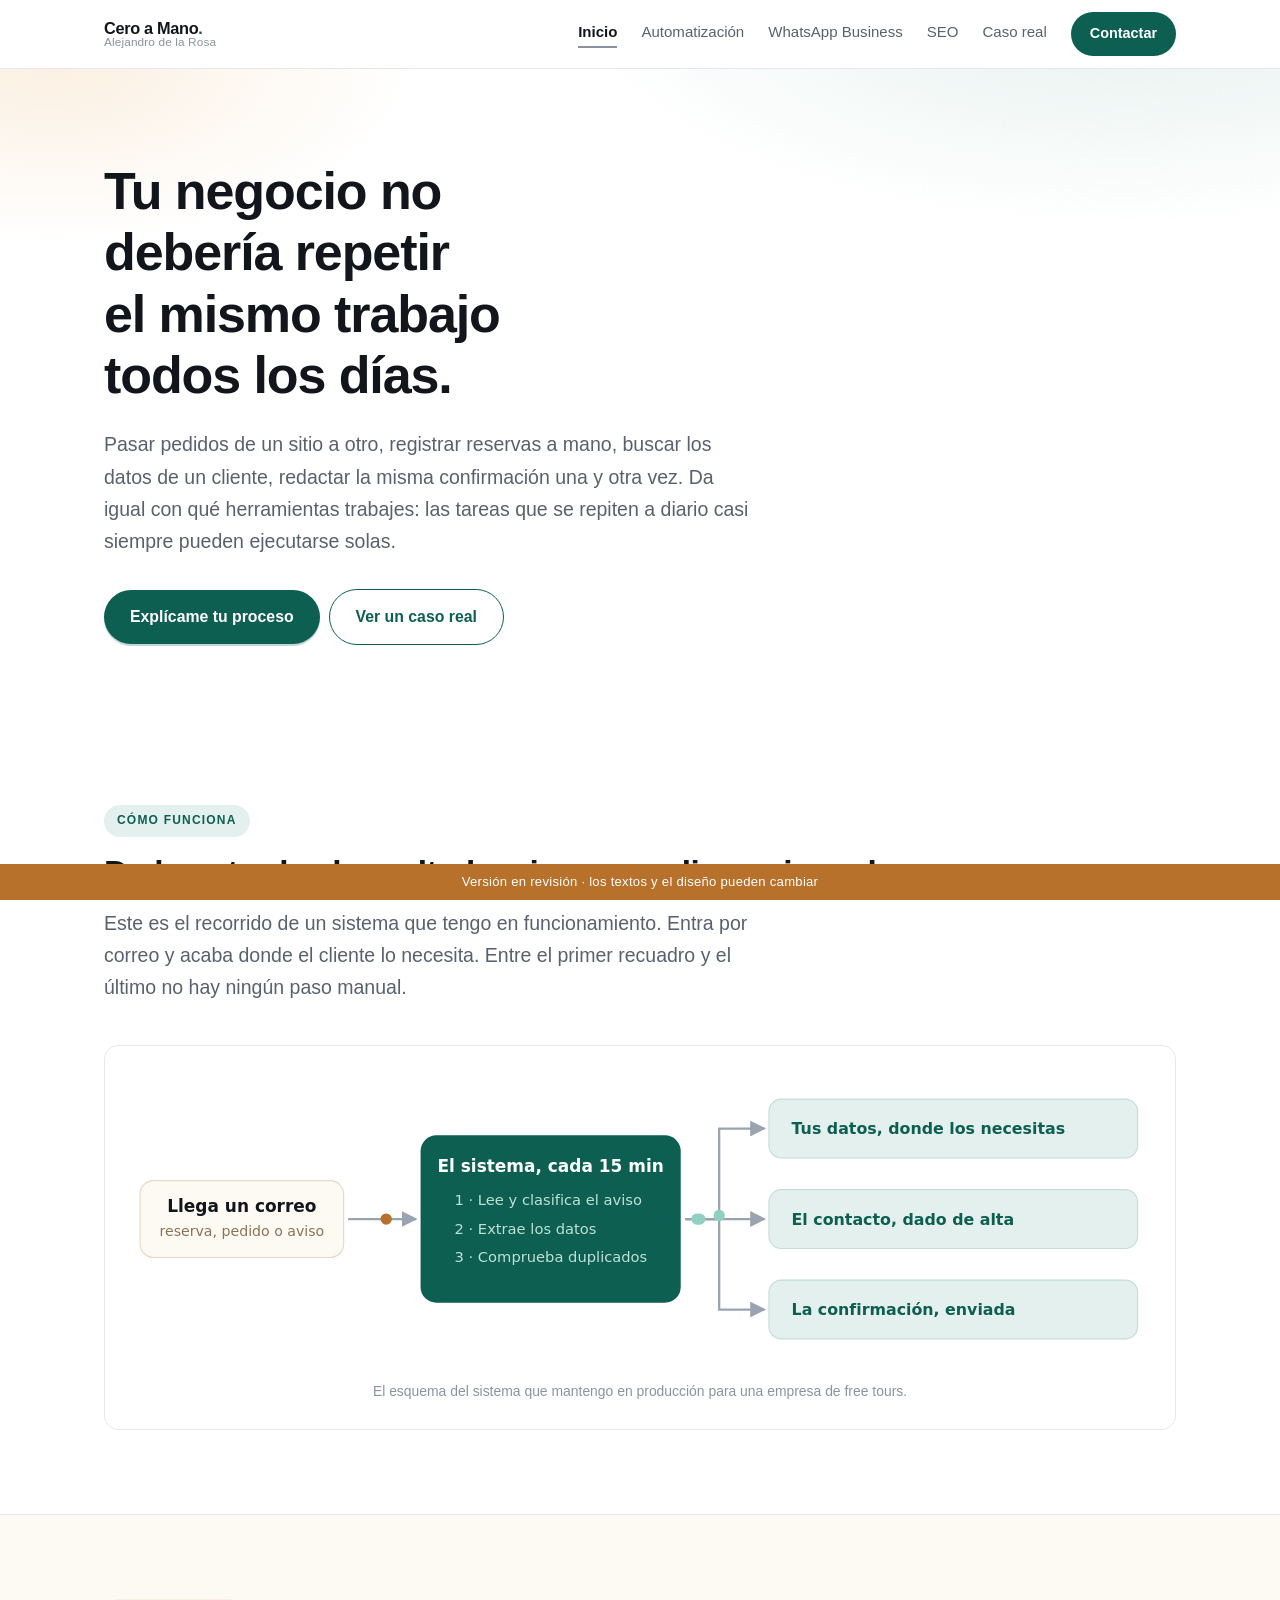
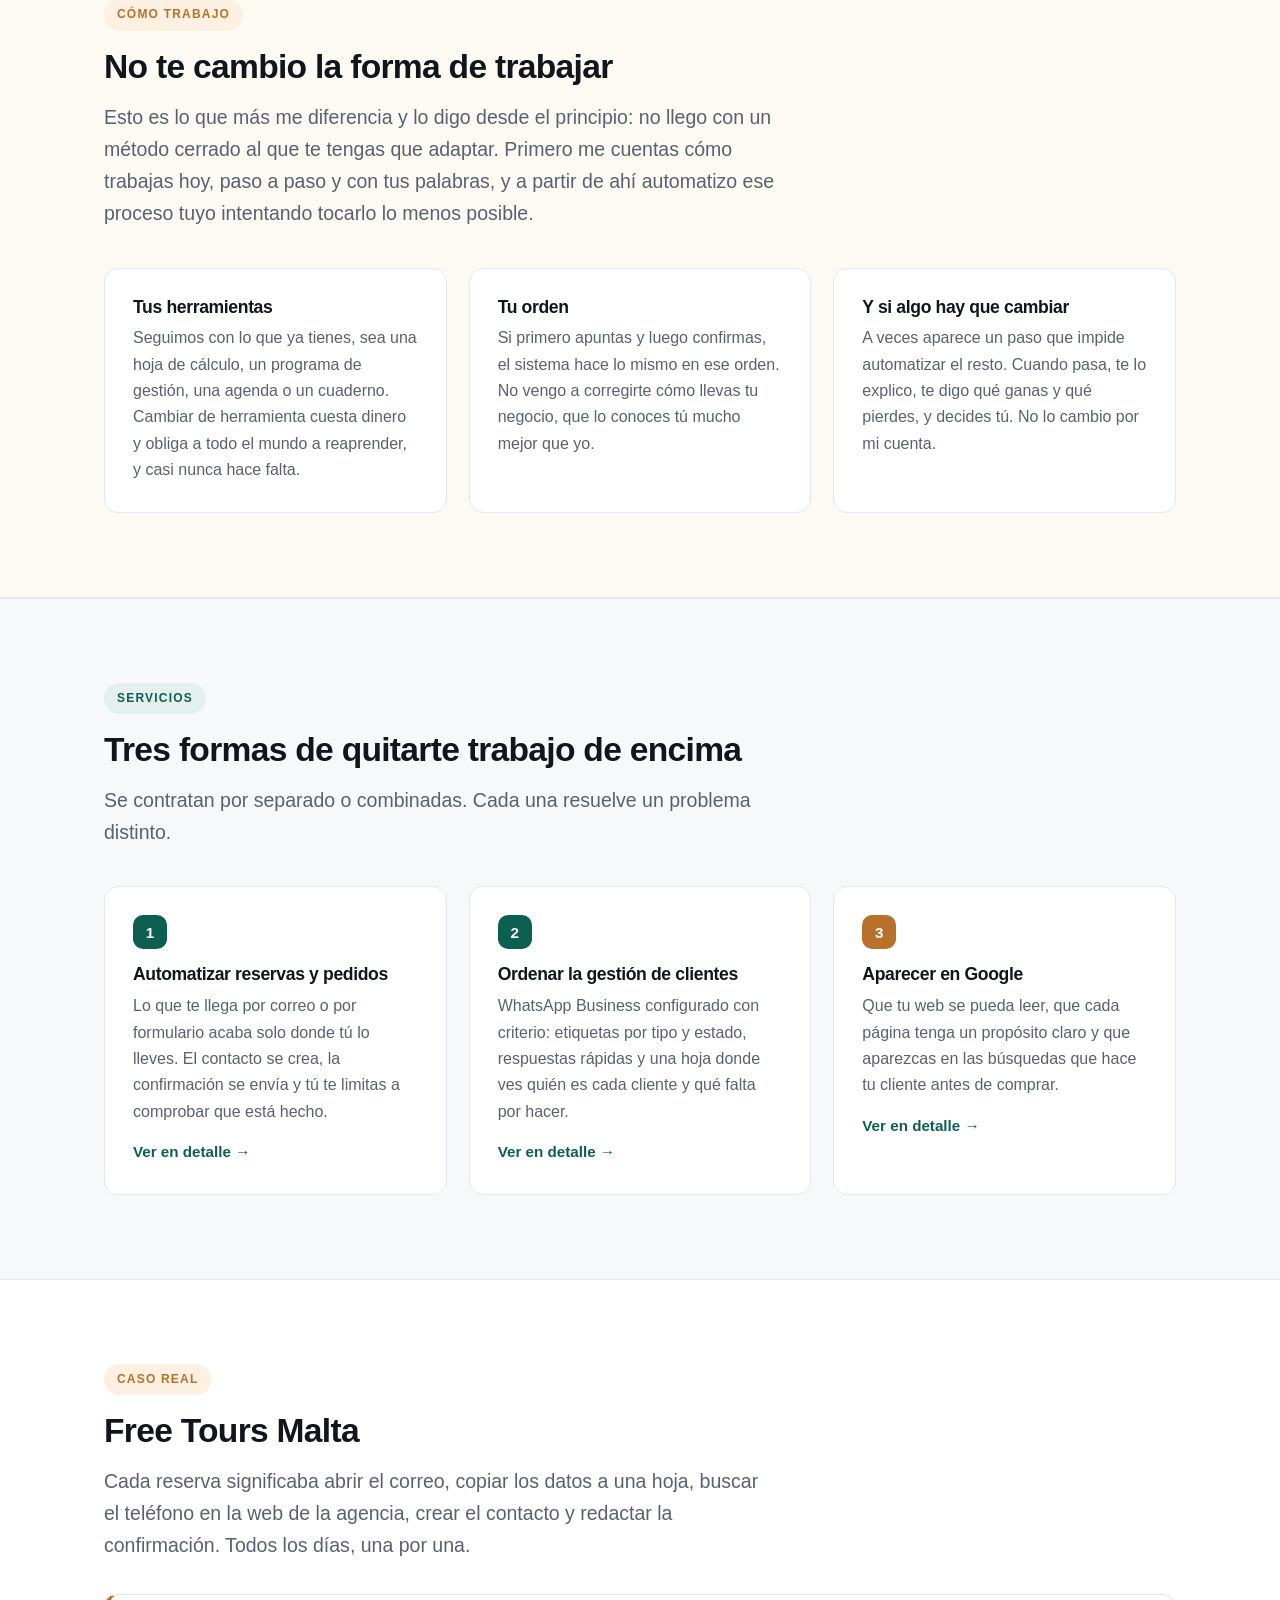
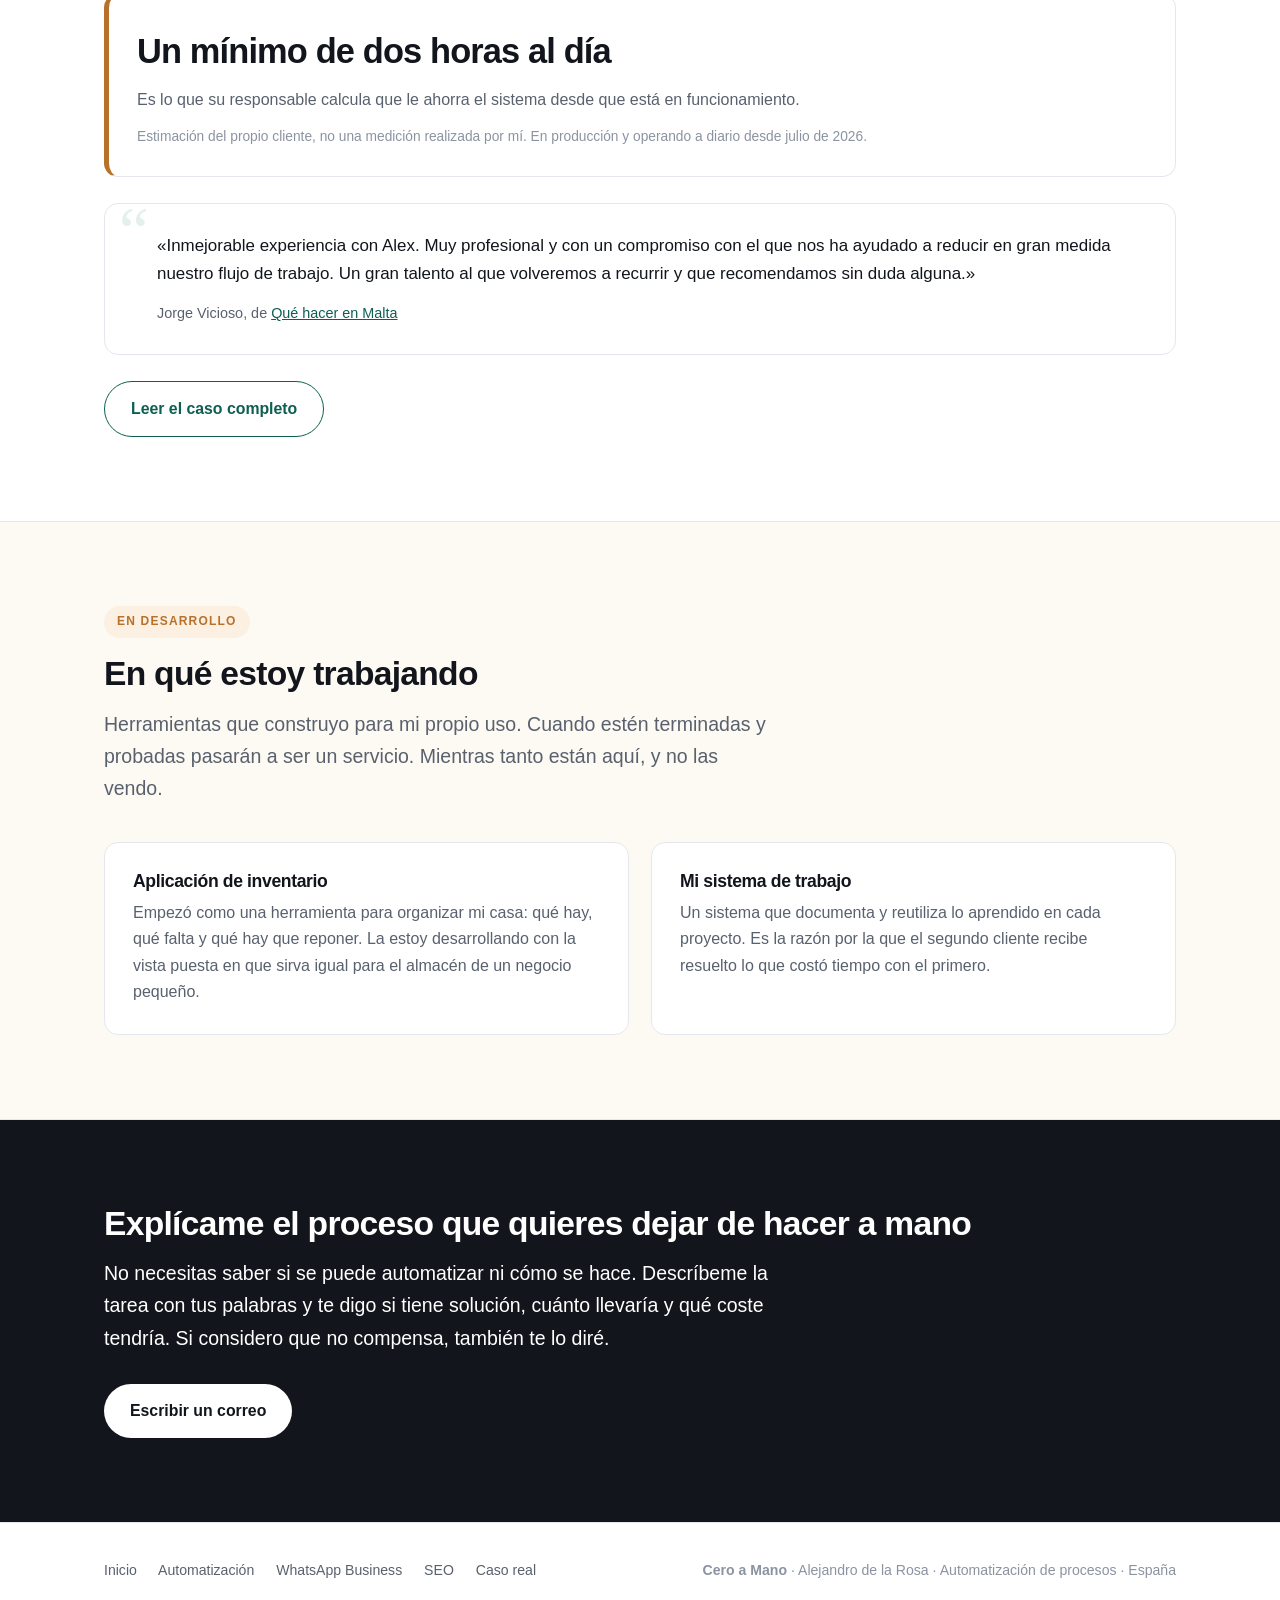
==== commit 61036546: "marcar la pagina actual en el menu" ====
--- a/index.html
+++ b/index.html
@@ -17,7 +17,7 @@
      Si se queda puesta el día del lanzamiento, la web NO APARECERÁ EN GOOGLE NUNCA.
      ========================================================================== -->
 <meta name="robots" content="noindex, nofollow">
-<link rel="stylesheet" href="estilos.css?v=5">
+<link rel="stylesheet" href="estilos.css?v=6">
 </head>
 <body>
 <nav>
@@ -27,7 +27,7 @@
       <span></span><span></span><span></span>
     </button>
     <span class="enlaces" id="menu">
-      <a href="index.html">Inicio</a>
+      <a href="index.html" aria-current="page">Inicio</a>
       <a href="automatizar-reservas-y-pedidos.html">Automatización</a>
       <a href="whatsapp-business.html">WhatsApp Business</a>
       <a href="seo-para-negocios.html">SEO</a>
--- a/estilos.css
+++ b/estilos.css
@@ -182,3 +182,10 @@
   .enlaces a:not(.btn)::after{display:none}
   .enlaces a.btn{margin:16px 24px 22px;text-align:center;padding:15px 24px}
 }
+
+/* ── "estás aquí": el enlace de la página actual ───────────── */
+.enlaces a[aria-current]{color:var(--tinta);font-weight:600;cursor:default}
+.enlaces a[aria-current]:not(.btn)::after{width:100%;background:var(--gris-claro)}
+@media(max-width:860px){
+  .enlaces a[aria-current]{background:var(--crema);box-shadow:inset 3px 0 0 var(--verde)}
+}
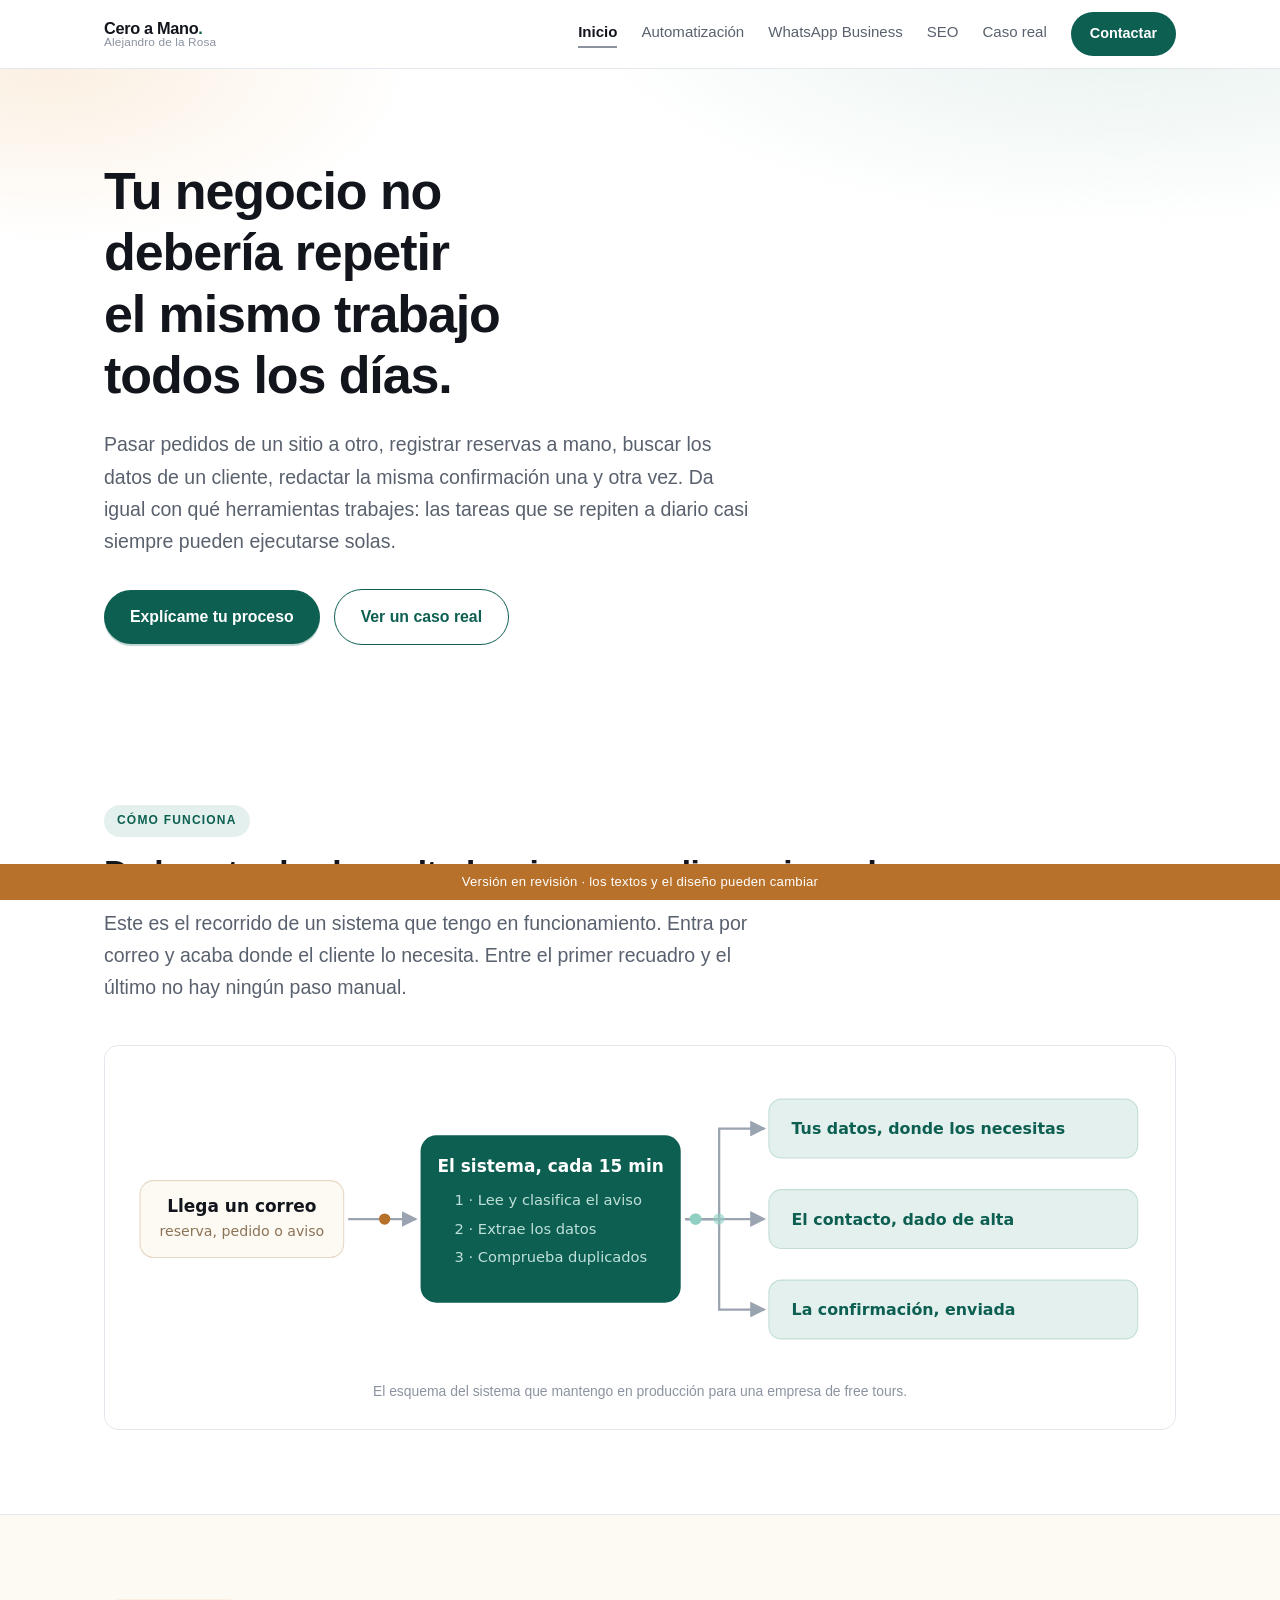
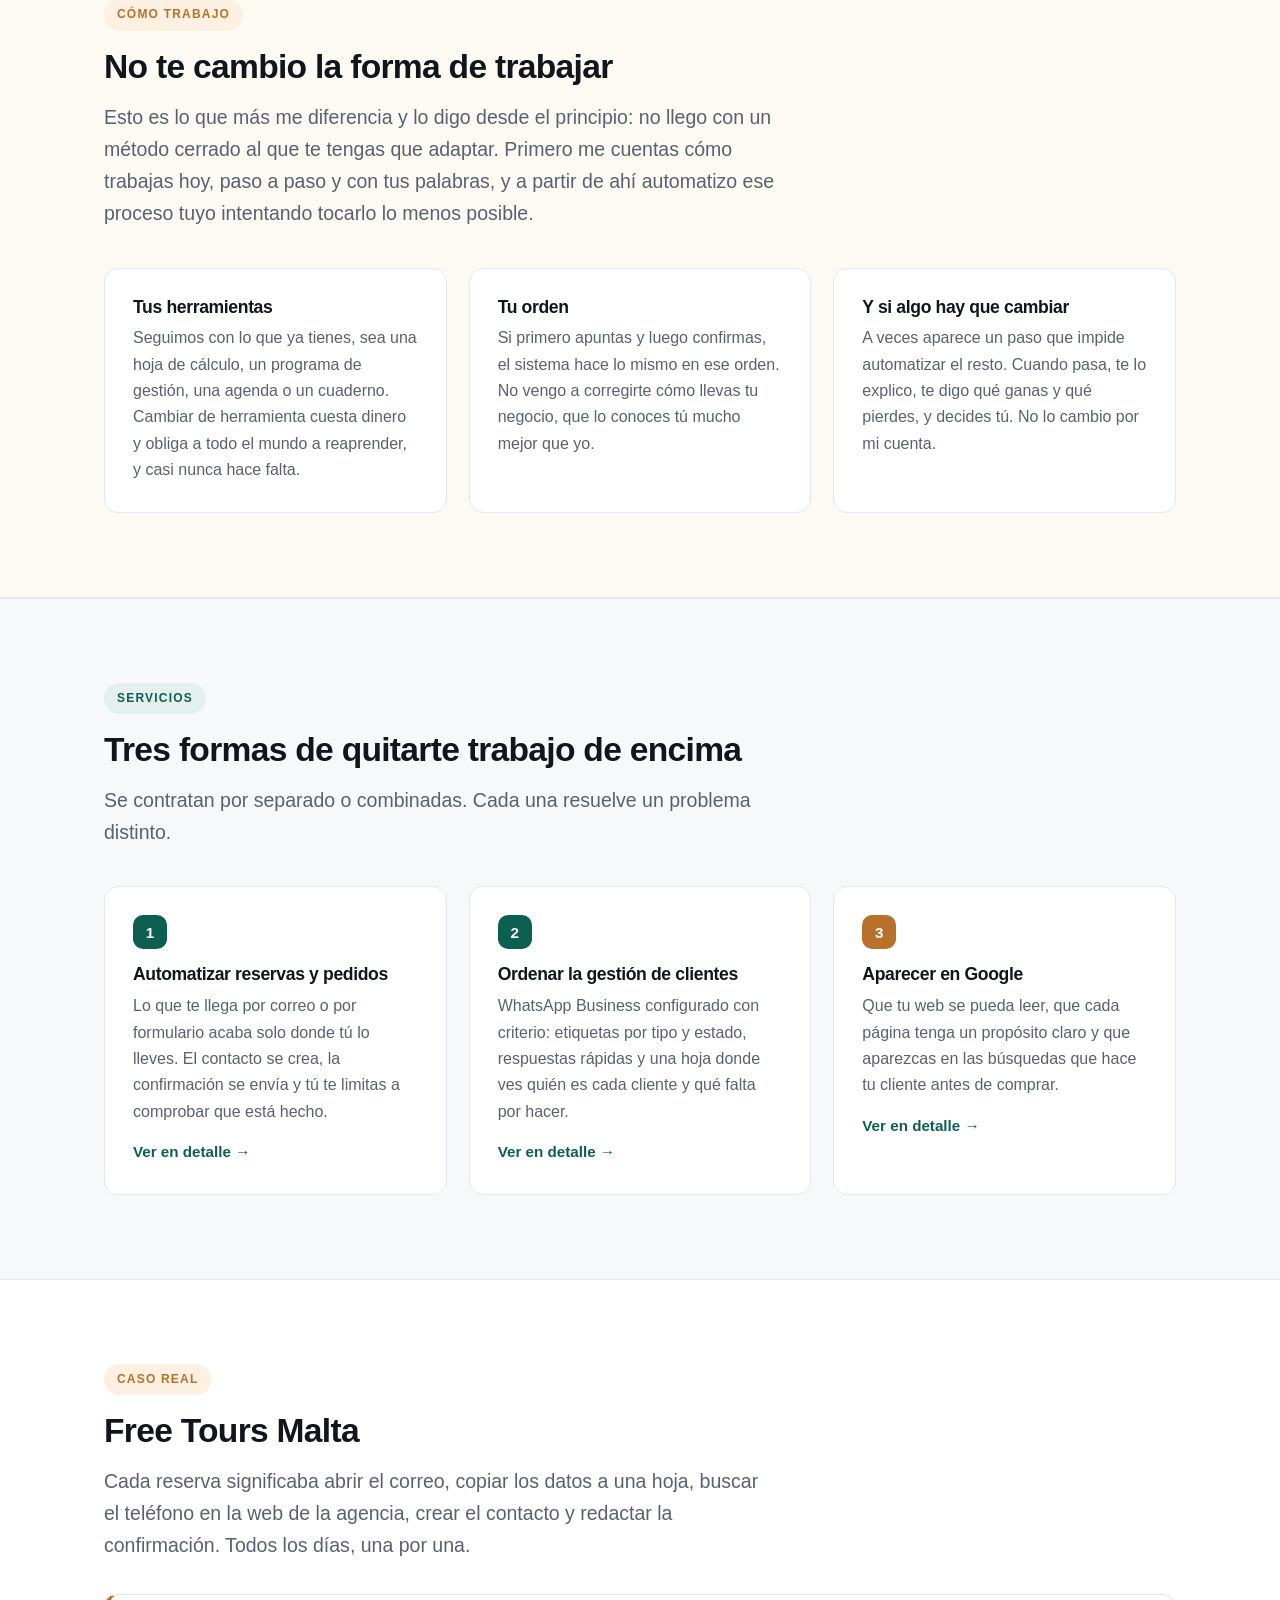
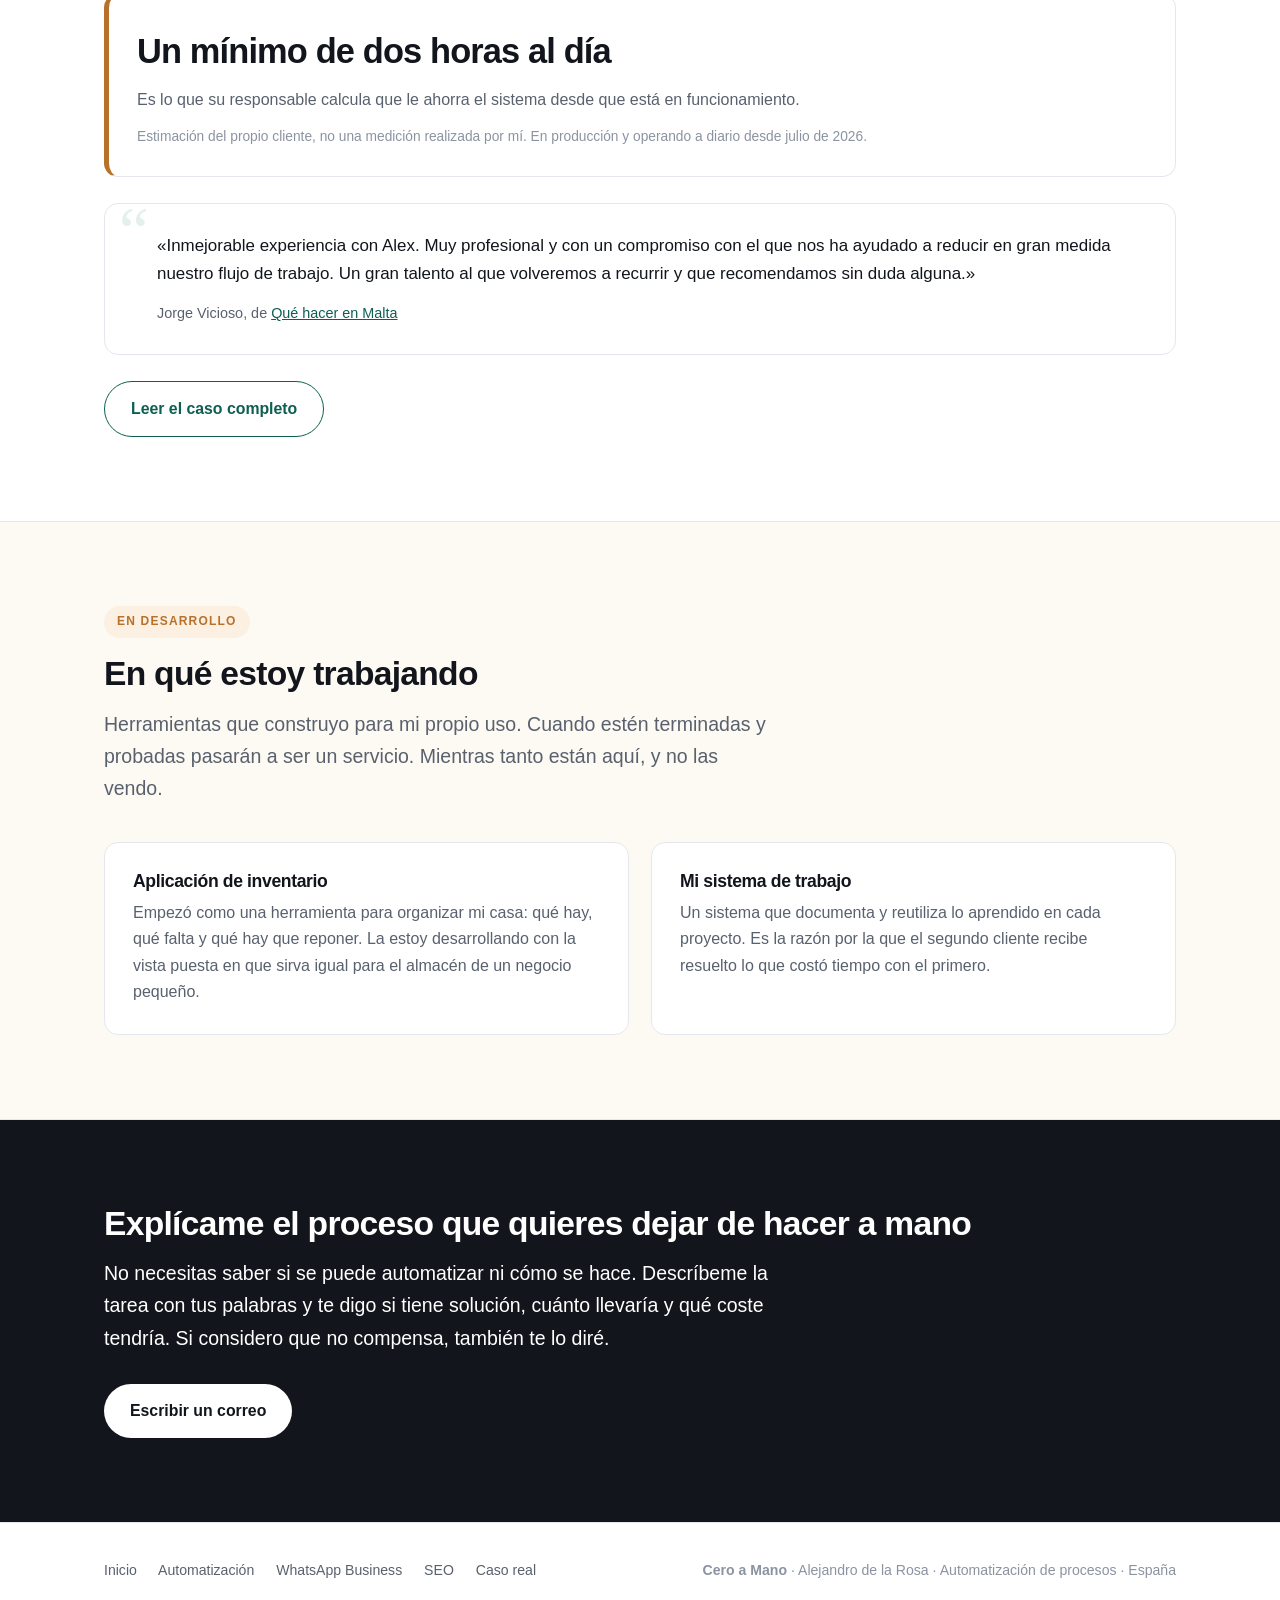
==== commit 5cd01a94: "separar los botones en movil" ====
--- a/index.html
+++ b/index.html
@@ -17,7 +17,7 @@
      Si se queda puesta el día del lanzamiento, la web NO APARECERÁ EN GOOGLE NUNCA.
      ========================================================================== -->
 <meta name="robots" content="noindex, nofollow">
-<link rel="stylesheet" href="estilos.css?v=6">
+<link rel="stylesheet" href="estilos.css?v=7">
 </head>
 <body>
 <nav>
@@ -41,8 +41,10 @@
   <div class="env">
     <h1>Tu negocio no debería repetir el mismo trabajo todos los días.</h1>
     <p class="grande">Pasar pedidos de un sitio a otro, registrar reservas a mano, buscar los datos de un cliente, redactar la misma confirmación una y otra vez. Da igual con qué herramientas trabajes: las tareas que se repiten a diario casi siempre pueden ejecutarse solas.</p>
-    <a href="#contacto" class="btn">Explícame tu proceso</a>
-    &nbsp;<a href="caso-free-tours-malta.html" class="btn hueco">Ver un caso real</a>
+    <div class="acciones">
+      <a href="#contacto" class="btn">Explícame tu proceso</a>
+      <a href="caso-free-tours-malta.html" class="btn hueco">Ver un caso real</a>
+    </div>
   </div>
 </header>
 
--- a/estilos.css
+++ b/estilos.css
@@ -189,3 +189,12 @@
 @media(max-width:860px){
   .enlaces a[aria-current]{background:var(--crema);box-shadow:inset 3px 0 0 var(--verde)}
 }
+
+/* ── botones de acción: que respiren al apilarse ───────────── */
+.acciones{display:flex;flex-wrap:wrap;gap:14px;align-items:center}
+@media(max-width:560px){
+  .acciones{flex-direction:column;align-items:stretch;gap:12px}
+  .acciones .btn{text-align:center;width:100%}
+  .vias{flex-direction:column;align-items:stretch;gap:12px}
+  .vias .btn,.vias a.alt{text-align:center;width:100%}
+}
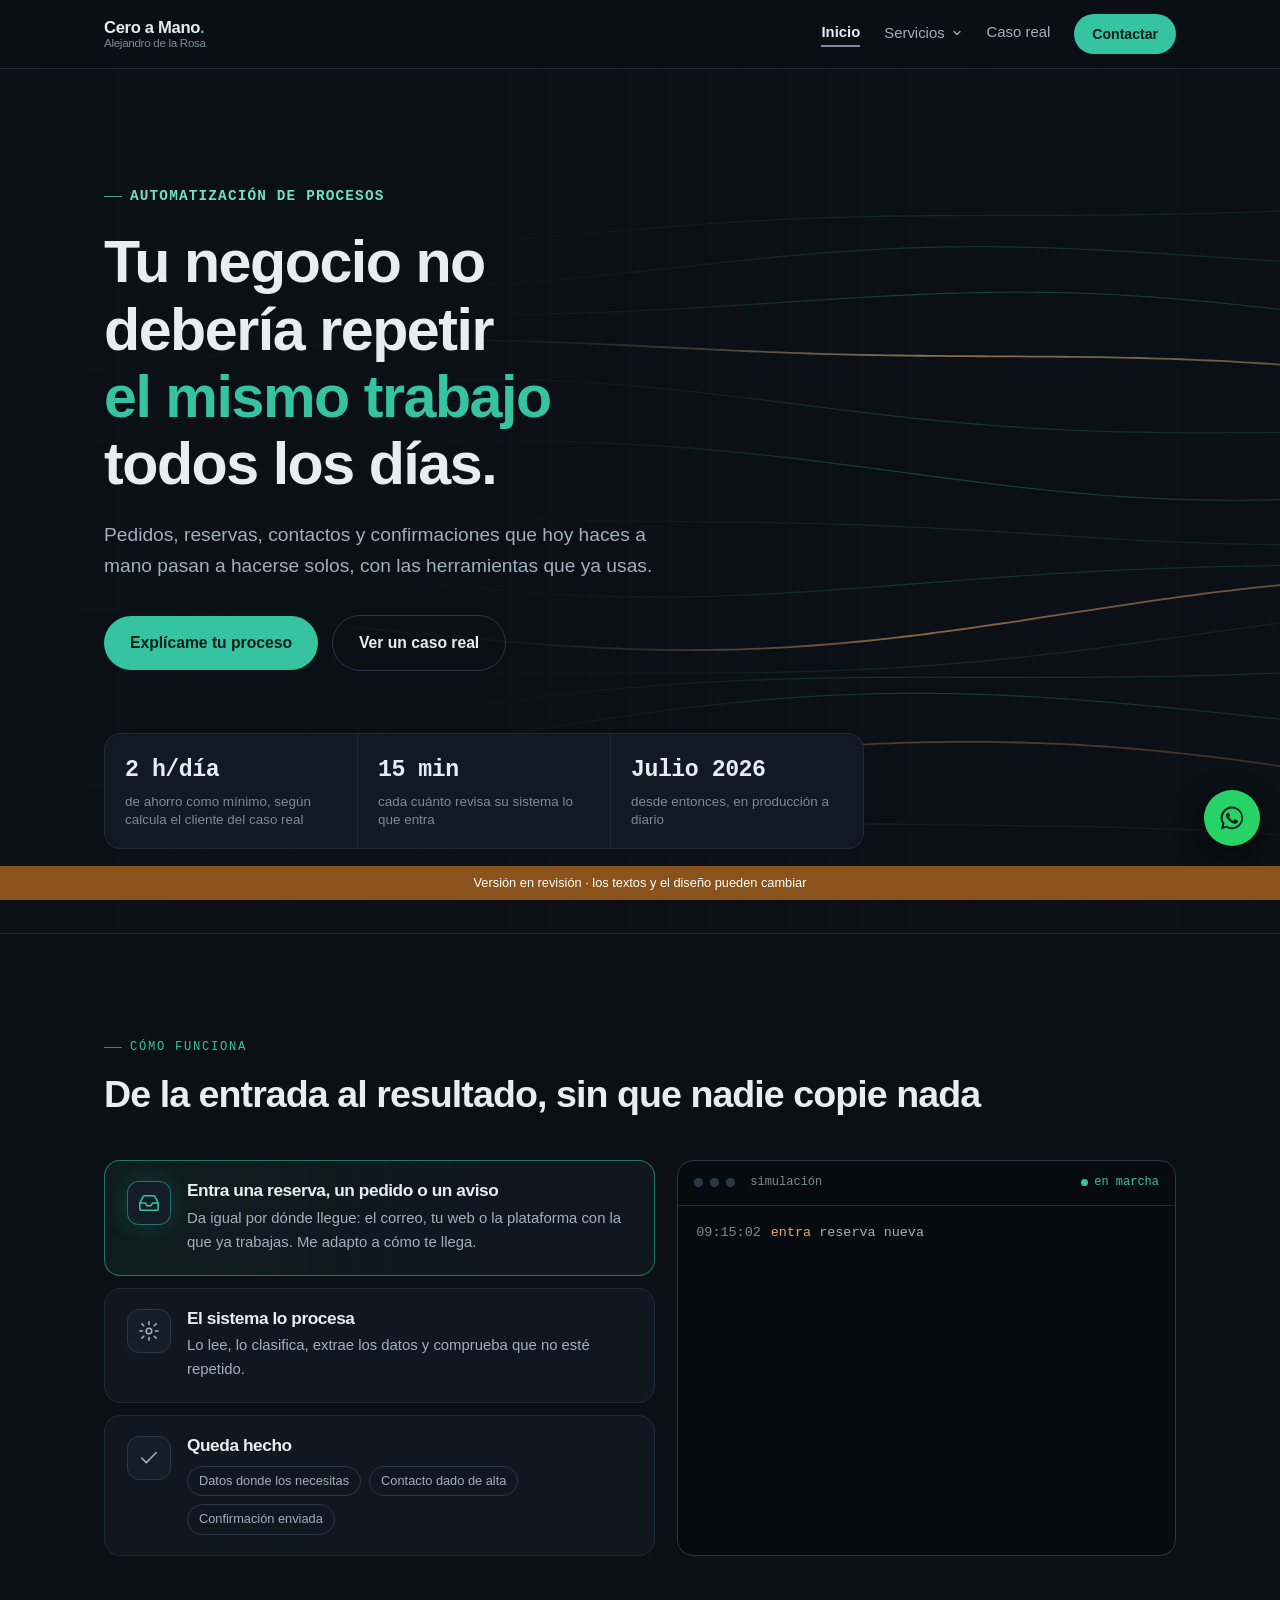
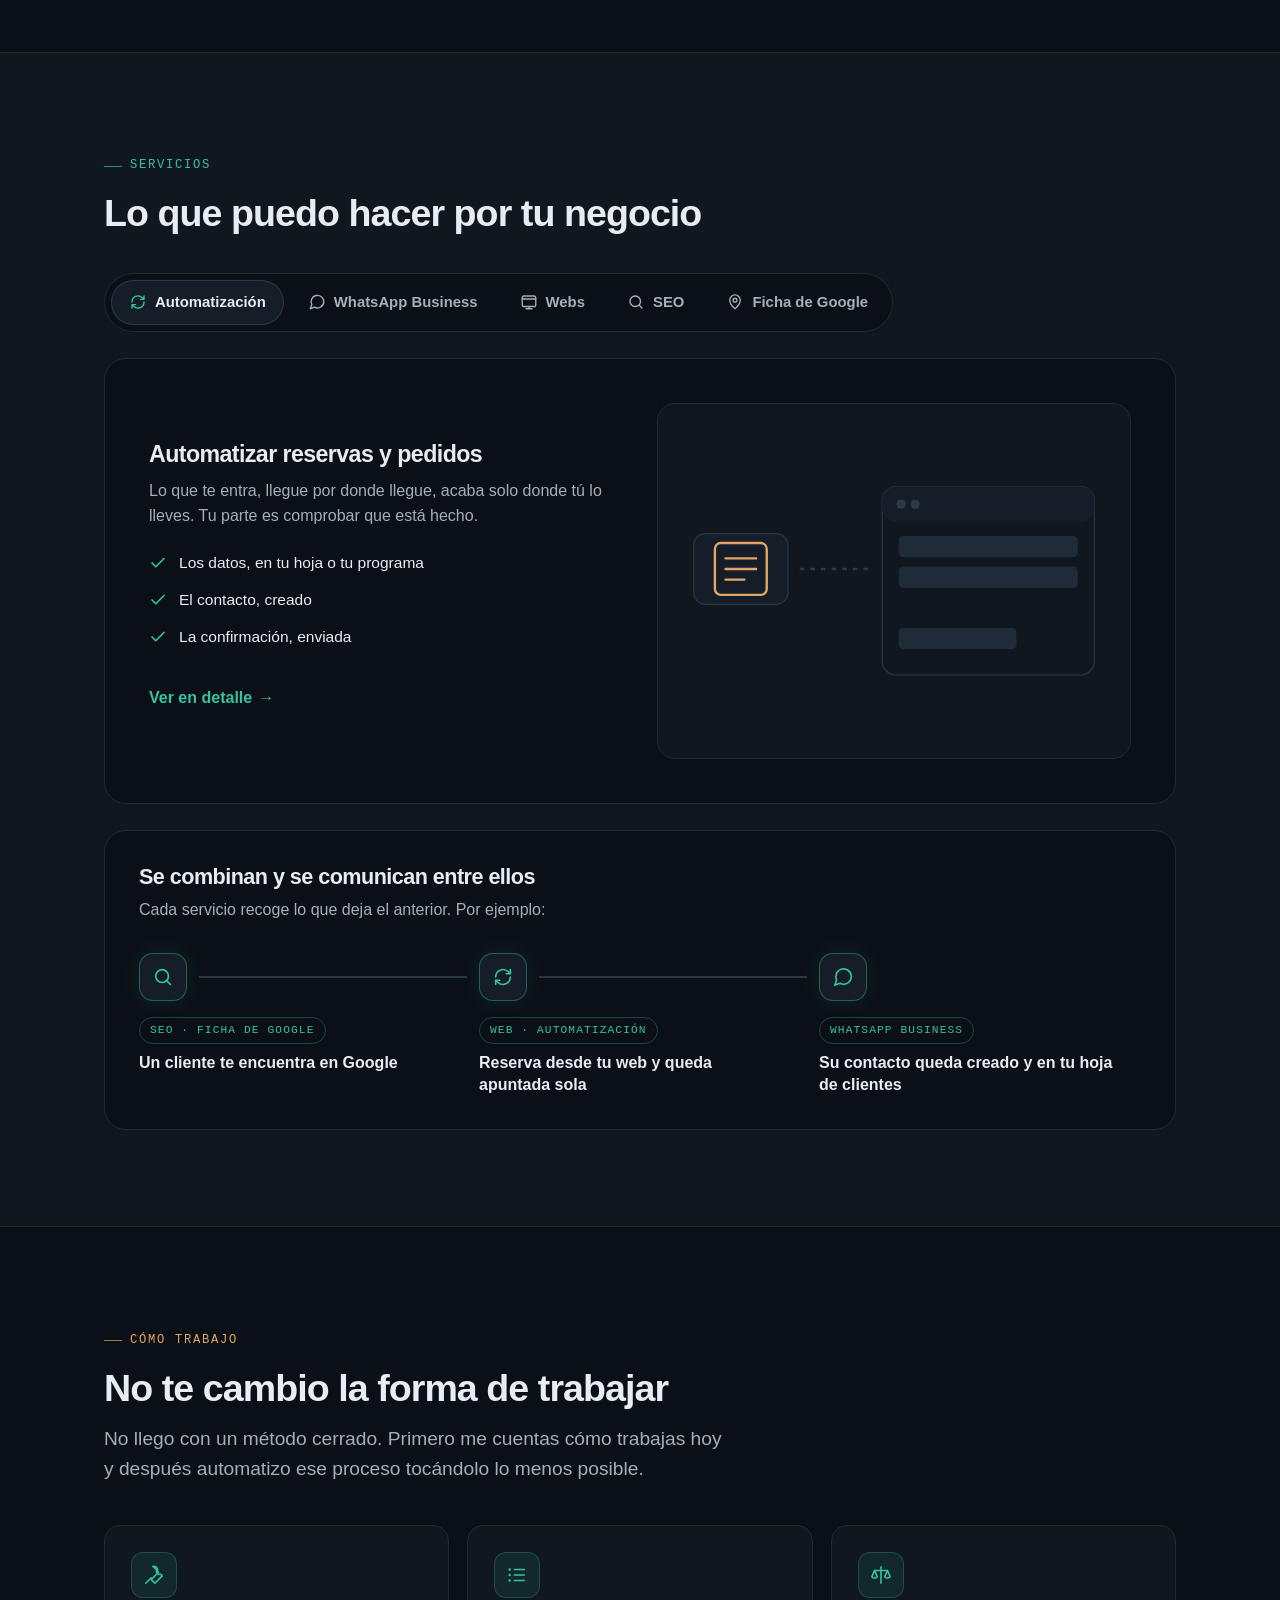
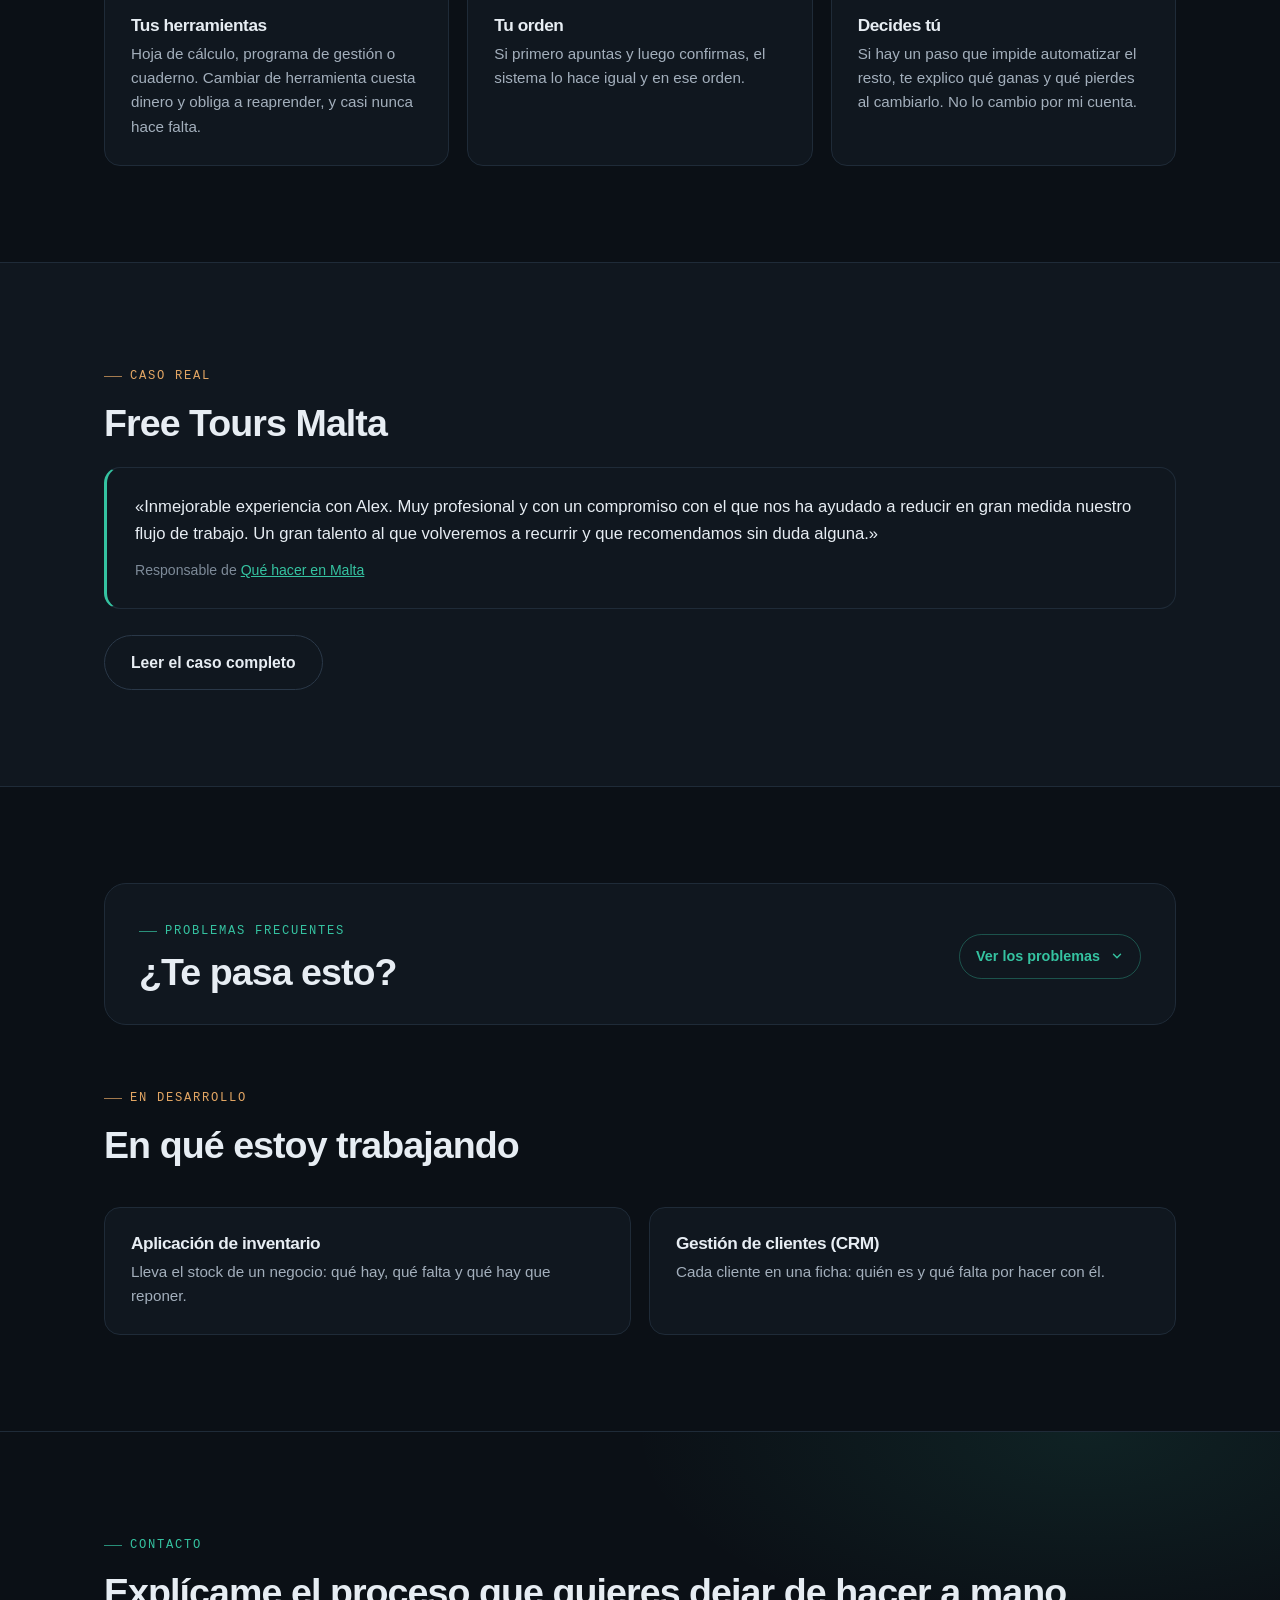
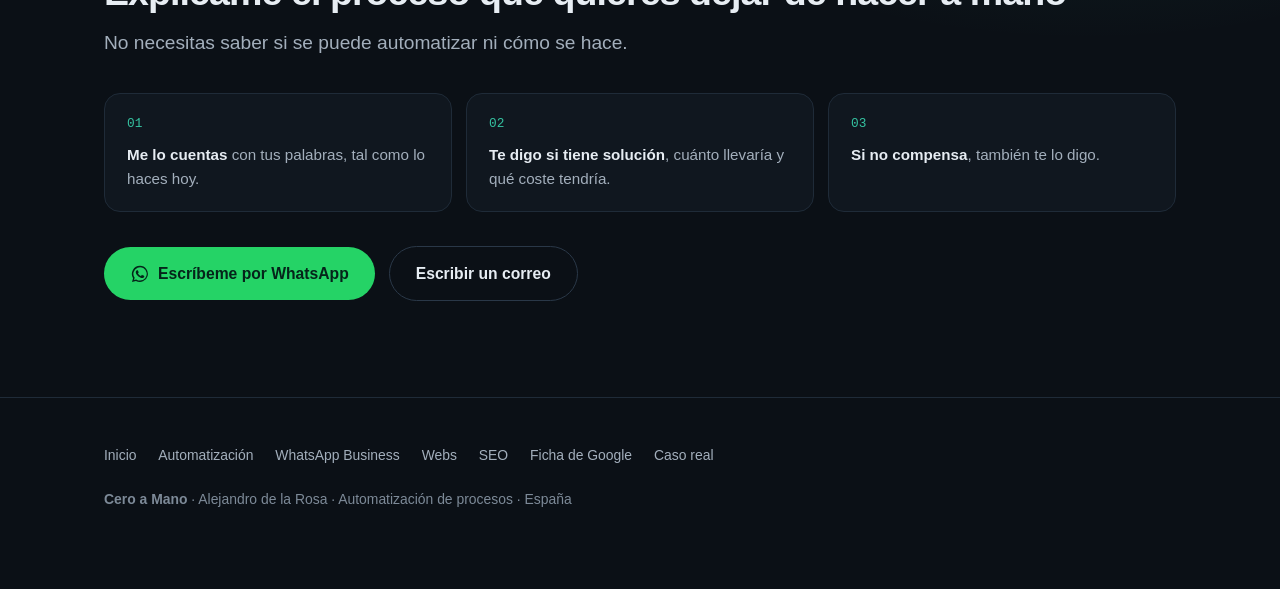
==== commit da353bcb: "web nueva: tema oscuro, 7 paginas Co-Authored-By: Claude Opus 5.5 <noreply@anthropic.com>" ====
--- a/index.html
+++ b/index.html
@@ -3,282 +3,845 @@
 <head>
 <meta charset="utf-8">
 <meta name="viewport" content="width=device-width, initial-scale=1">
-<title>Cero a Mano · Automatización de procesos para negocios pequeños</title>
+<title>Cero a Mano · Automatización de procesos</title>
 <meta name="description" content="Automatizo el trabajo repetitivo de tu negocio: los pedidos y reservas acaban donde tú los lleves sin copiarlos a mano, con los clientes ordenados y las confirmaciones enviadas solas.">
 <link rel="canonical" href="https://ceroamano.com/">
 <meta property="og:type" content="website">
-<meta property="og:title" content="Cero a Mano · Automatización de procesos para negocios pequeños">
+<meta property="og:title" content="Cero a Mano · Automatización de procesos">
 <meta property="og:description" content="Automatizo el trabajo repetitivo de tu negocio: los pedidos y reservas acaban donde tú los lleves sin copiarlos a mano, con los clientes ordenados y las confirmaciones enviadas solas.">
 <meta property="og:url" content="https://ceroamano.com/">
 <meta property="og:locale" content="es_ES">
+<meta name="theme-color" content="#0b1016">
+<script>document.documentElement.classList.add('js')</script>
 <!-- =========================================================================
      🔴 QUITAR ESTA ETIQUETA ANTES DE PUBLICAR DE VERDAD
      Mientras la web está en revisión, esto le dice a Google que NO la indexe.
-     Si se queda puesta el día del lanzamiento, la web NO APARECERÁ EN GOOGLE NUNCA.
      ========================================================================== -->
 <meta name="robots" content="noindex, nofollow">
-<link rel="stylesheet" href="estilos.css?v=7">
+<!-- WEB v5 (03/10/2026): fondo A (ondas arriba), aprobada por Alex. Estilos y código dentro de cada página: no usa estilos.css. -->
+<style>
+:root{
+  --fondo:#0b1016; --capa:#10171f; --capa2:#151e28; --linea:#1f2b38; --linea2:#2a3848;
+  --texto:#e7edf3; --suave:#a3afbc; --tenue:#7d8a98;
+  --verde:#35c3a1; --verde-osc:#0d5f52; --verde-vidrio:rgba(53,195,161,.10);
+  --ambar:#e3a664; --ambar-vidrio:rgba(227,166,100,.10);
+  --radio:16px; --ancho:1120px;
+  --mono:ui-monospace,"SF Mono","Cascadia Mono","Segoe UI Mono",Consolas,"Liberation Mono",monospace;
+}
+*{box-sizing:border-box;margin:0;padding:0}
+html{scroll-behavior:smooth;background:var(--fondo)}
+body{font-family:-apple-system,BlinkMacSystemFont,"Segoe UI",Inter,Roboto,Helvetica,Arial,sans-serif;
+  color:var(--texto);background:var(--fondo);line-height:1.6;-webkit-font-smoothing:antialiased}
+.env{max-width:var(--ancho);margin:0 auto;padding:0 24px}
+section{padding:96px 0;position:relative}
+h1,h2,h3{line-height:1.14;letter-spacing:-.025em;font-weight:700;color:var(--texto)}
+h1{font-size:clamp(2.1rem,5.2vw,3.7rem);text-wrap:balance}
+h2{font-size:clamp(1.6rem,3.4vw,2.35rem);margin-bottom:14px;text-wrap:balance}
+h3{font-size:1.08rem;margin-bottom:6px}
+p{color:var(--suave)}
+.grande{font-size:clamp(1.03rem,1.8vw,1.2rem)}
+.estrecho{max-width:58ch}
+a{color:var(--verde)}
+.resalte{color:var(--verde)}
+:focus-visible{outline:2px solid var(--verde);outline-offset:3px;border-radius:6px}
+
+/* etiqueta de sección en monoespaciada */
+.etiqueta{display:inline-flex;align-items:center;gap:8px;font-family:var(--mono);font-size:.76rem;
+  letter-spacing:.14em;text-transform:uppercase;color:var(--verde);margin-bottom:16px}
+.etiqueta::before{content:"";width:18px;height:1px;background:currentColor;opacity:.7}
+.etiqueta.ambar{color:var(--ambar)}
+
+/* ── menú ─────────────────────────────────────────────────── */
+nav{position:sticky;top:0;z-index:30;background:rgba(11,16,22,.78);
+  backdrop-filter:blur(12px);-webkit-backdrop-filter:blur(12px);border-bottom:1px solid var(--linea)}
+nav .env{display:flex;align-items:center;justify-content:space-between;height:68px;gap:18px}
+.marca{font-weight:700;letter-spacing:-.02em;text-decoration:none;color:var(--texto);font-size:1.04rem;line-height:1.15}
+.marca span{color:var(--verde)}
+.marca em{display:block;font-style:normal;font-weight:500;font-size:.73rem;color:var(--tenue);margin-top:-1px}
+.enlaces{display:flex;gap:24px;align-items:center}
+.enlaces a{color:var(--suave);text-decoration:none;font-size:.93rem;transition:color .2s}
+.enlaces a:hover{color:var(--texto)}
+.enlaces a[aria-current]{color:var(--texto);font-weight:600}
+.enlaces a:not(.btn){position:relative;padding-bottom:3px}
+.enlaces a:not(.btn)::after{content:"";position:absolute;left:0;bottom:0;height:2px;width:0;background:var(--verde);transition:width .22s}
+.enlaces a:not(.btn):hover::after,.enlaces a[aria-current]:not(.btn)::after{width:100%}
+.enlaces a[aria-current]:not(.btn)::after{background:var(--tenue)}
+
+/* ── botones ──────────────────────────────────────────────── */
+.btn{display:inline-flex;align-items:center;justify-content:center;gap:8px;background:var(--verde);color:#06201a!important;
+  text-decoration:none;padding:14px 26px;border-radius:999px;font-weight:650;font-size:.98rem;
+  transition:transform .15s,box-shadow .2s;box-shadow:0 0 0 0 rgba(53,195,161,0)}
+.btn:hover{transform:translateY(-2px);box-shadow:0 8px 28px rgba(53,195,161,.28)}
+.btn.chico{padding:9px 18px;font-size:.88rem}
+.btn.hueco{background:transparent;color:var(--texto)!important;border:1px solid var(--linea2)}
+.btn.hueco:hover{border-color:var(--verde);box-shadow:none}
+.acciones{display:flex;flex-wrap:wrap;gap:14px;align-items:center}
+
+/* ── portada con lluvia de símbolos ───────────────────────── */
+.hero{position:relative;overflow:hidden;padding:110px 0 84px;border-bottom:1px solid var(--linea)}
+#lluvia{position:absolute;inset:0;width:100%;height:100%;display:block}
+.hero::after{content:"";position:absolute;inset:0;pointer-events:none;
+  background:linear-gradient(90deg,var(--fondo) 0%,rgba(11,16,22,.88) 38%,rgba(11,16,22,.2) 72%,rgba(11,16,22,.4) 100%),
+             linear-gradient(0deg,var(--fondo) 0%,transparent 30%)}
+.hero .env{position:relative;z-index:2}
+.hero h1{max-width:17ch;margin-top:4px}
+.hero .etiqueta{font-size:.9rem;letter-spacing:.08em;color:#6fe0c3;font-weight:600}
+.hero .grande{margin:22px 0 34px;max-width:52ch}
+.datos{display:grid;grid-template-columns:repeat(3,minmax(0,1fr));gap:1px;margin-top:62px;max-width:760px;
+  background:var(--linea);border:1px solid var(--linea);border-radius:var(--radio);overflow:hidden}
+.datos div{background:rgba(16,23,31,.86);padding:18px 20px;backdrop-filter:blur(4px)}
+.datos b{display:block;font-family:var(--mono);font-size:1.45rem;font-weight:600;color:var(--texto);letter-spacing:-.02em}
+.datos span{font-size:.84rem;color:var(--tenue);line-height:1.4;display:block;margin-top:4px}
+
+/* ── cómo funciona: flujo + consola ───────────────────────── */
+.flujo{display:grid;gap:22px;margin-top:44px}
+@media(min-width:900px){.flujo{grid-template-columns:1.05fr .95fr;align-items:stretch}}
+.pasos{display:flex;flex-direction:column;gap:12px;position:relative}
+.paso{display:flex;gap:16px;align-items:flex-start;padding:20px 22px;border:1px solid var(--linea);border-radius:var(--radio);
+  background:var(--capa);transition:border-color .4s,background .4s,transform .4s}
+.paso .ico{flex:none;width:44px;height:44px;border-radius:12px;display:grid;place-items:center;
+  background:var(--capa2);border:1px solid var(--linea2);color:var(--suave);transition:all .4s}
+.paso p{font-size:.93rem;margin-top:2px}
+.paso.activo{border-color:rgba(53,195,161,.55);background:linear-gradient(90deg,rgba(53,195,161,.08),var(--capa) 70%)}
+.paso.activo .ico{color:var(--verde);border-color:rgba(53,195,161,.5);box-shadow:0 0 22px rgba(53,195,161,.18)}
+.salidas{display:flex;flex-wrap:wrap;gap:8px;margin-top:10px}
+.salidas span{font-size:.8rem;color:var(--suave);border:1px solid var(--linea2);border-radius:999px;padding:4px 11px}
+.paso.activo .salidas span{border-color:rgba(53,195,161,.35);color:var(--texto)}
+
+.consola{border:1px solid var(--linea2);border-radius:var(--radio);background:#070b0f;overflow:hidden;
+  display:flex;flex-direction:column;min-height:300px;font-family:var(--mono);font-size:.84rem}
+.consola .barra{display:flex;align-items:center;gap:7px;padding:12px 16px;border-bottom:1px solid var(--linea);color:var(--tenue);font-size:.75rem}
+.consola .barra i{width:9px;height:9px;border-radius:50%;background:var(--linea2);display:block}
+.consola .barra em{font-style:normal;margin-left:8px}
+.consola .barra .vivo{margin-left:auto;color:var(--verde);display:flex;align-items:center;gap:6px}
+.consola .barra .vivo::before{content:"";width:7px;height:7px;border-radius:50%;background:var(--verde);animation:latido 1.6s infinite}
+@keyframes latido{0%,100%{opacity:1}50%{opacity:.25}}
+.registro{list-style:none;padding:16px 18px;display:flex;flex-direction:column;gap:9px;flex:1}
+.registro li{display:flex;gap:10px;color:var(--suave);transform:translateY(6px);transition:opacity .35s,transform .35s}
+.js .registro li{opacity:0;transform:translateY(6px)}
+.js .registro li.ve{opacity:1;transform:none}
+.registro li .h{color:#7d8a98;flex:none}
+.registro li .ok{color:var(--verde)}
+.registro li .ent{color:var(--ambar)}
+.pie-fig{margin-top:16px;font-size:.86rem;color:var(--tenue)}
+
+/* ── servicios en pestañas ────────────────────────────────── */
+.fondo-capa{background:var(--capa);border-top:1px solid var(--linea);border-bottom:1px solid var(--linea)}
+.pestanas{display:flex;gap:6px;margin-top:38px;padding:6px;border:1px solid var(--linea);border-radius:999px;
+  background:var(--fondo);width:max-content;max-width:100%;overflow-x:auto;scrollbar-width:none}
+.pestanas::-webkit-scrollbar{display:none}
+.pestanas button{all:unset;cursor:pointer;display:flex;align-items:center;gap:8px;padding:11px 18px;border-radius:999px;
+  font-size:.93rem;font-weight:600;color:var(--suave);white-space:nowrap;transition:background .25s,color .25s}
+.pestanas button:hover{color:var(--texto)}
+.pestanas button[aria-selected="true"]{background:var(--capa2);color:var(--texto);box-shadow:inset 0 0 0 1px var(--linea2)}
+.pestanas button[aria-selected="true"] svg{color:var(--verde)}
+.pestanas button:focus-visible{outline:2px solid var(--verde);outline-offset:-2px}
+.panel{display:grid;gap:34px;margin-top:26px;padding:34px;border:1px solid var(--linea);border-radius:22px;background:var(--fondo)}
+@media(min-width:900px){.panel{grid-template-columns:1fr 1fr;align-items:center;padding:44px}}
+.panel[hidden]{display:none}
+.panel.entra{animation:entra .45s cubic-bezier(.2,.7,.3,1)}
+@keyframes entra{from{opacity:0;transform:translateY(10px)}to{opacity:1;transform:none}}
+.panel h3{font-size:1.45rem;margin-bottom:10px}
+.puntos{list-style:none;margin:22px 0 26px;display:flex;flex-direction:column;gap:12px}
+.puntos li{display:flex;gap:12px;align-items:center;color:var(--texto);font-size:.97rem}
+.puntos li svg{flex:none;color:var(--verde)}
+.mas{font-weight:600;text-decoration:none;display:inline-flex;gap:6px;align-items:center;padding:10px 0}
+.mas:hover{gap:10px}
+.mas{transition:gap .2s}
+.escena{border:1px solid var(--linea);border-radius:18px;background:var(--capa);aspect-ratio:4/3;position:relative;overflow:hidden}
+.escena svg{position:absolute;inset:0;width:100%;height:100%}
+
+
+/* ── las piezas se conectan ───────────────────────────────── */
+.conecta{margin-top:26px;padding:34px;border:1px solid var(--linea);border-radius:22px;background:var(--fondo)}
+.conecta h3{font-size:1.35rem;margin-bottom:8px}
+.cadena{list-style:none;display:grid;margin-top:30px}
+.cadena li{position:relative;display:grid;grid-template-columns:48px 1fr;gap:0 16px;padding-bottom:30px;align-content:start}
+.cadena li:last-child{padding-bottom:0}
+.nodo{width:48px;height:48px;border-radius:14px;display:grid;place-items:center;background:var(--capa2);
+  border:1px solid rgba(53,195,161,.4);color:var(--verde);box-shadow:0 0 22px rgba(53,195,161,.12);position:relative;z-index:1}
+.cadena em{display:inline-block;font-style:normal;font-family:var(--mono);font-size:.7rem;letter-spacing:.1em;text-transform:uppercase;
+  color:var(--verde);border:1px solid rgba(53,195,161,.3);border-radius:999px;padding:7px 10px;margin-bottom:8px;line-height:1;text-box:trim-both cap alphabetic}
+.cadena b{display:block;color:var(--texto);font-weight:600;font-size:1rem;line-height:1.35}
+.hilo{position:absolute;left:23px;top:52px;bottom:4px;width:2px;background:var(--linea2);overflow:hidden}
+.hilo::after{content:"";position:absolute;left:-2px;top:-35%;width:6px;height:35%;border-radius:3px;
+  background:linear-gradient(180deg,transparent,var(--verde));animation:viajeV 2.4s linear infinite}
+.cadena li:nth-child(2) .hilo::after{animation-delay:1.2s}
+@keyframes viajeV{to{top:100%}}
+@keyframes viajeH{to{left:100%}}
+@media(min-width:820px){
+  .cadena{grid-template-columns:repeat(3,1fr);gap:18px}
+  .cadena li{grid-template-columns:1fr;gap:14px;padding-bottom:0;padding-right:24px}
+  .hilo{left:60px;right:-6px;top:23px;bottom:auto;width:auto;height:2px}
+  .hilo::after{top:-2px;left:-35%;width:35%;height:6px;background:linear-gradient(90deg,transparent,var(--verde));animation-name:viajeH}
+}
+@media(max-width:560px){.conecta{padding:24px}}
+
+
+/* ── menú: «Servicios» desplegable ─────────────────────────── */
+.desplegable{position:relative}
+.abre-sub{all:unset;cursor:pointer;display:inline-flex;align-items:center;gap:6px;color:var(--suave);font-size:.93rem;padding-bottom:3px;transition:color .2s}
+.abre-sub:hover,.abre-sub.actual,.desplegable.abierto .abre-sub{color:var(--texto)}
+.abre-sub.actual{font-weight:600}
+.abre-sub svg{transition:transform .2s}
+.desplegable.abierto .abre-sub svg{transform:rotate(180deg)}
+.abre-sub:focus-visible{outline:2px solid var(--verde);outline-offset:4px;border-radius:6px}
+.sub{position:absolute;top:100%;left:-16px;padding-top:14px;display:none;z-index:40}
+.desplegable.abierto .sub{display:block}
+.sub .caja{min-width:250px;background:var(--capa);border:1px solid var(--linea2);border-radius:14px;padding:8px;
+  box-shadow:0 18px 40px rgba(0,0,0,.5);display:flex;flex-direction:column}
+.sub a,.enlaces .sub a:not(.btn){display:flex;align-items:center;gap:10px;padding:11px 12px;border-radius:9px;color:var(--suave);font-size:.93rem}
+.sub a svg{color:var(--tenue);flex:none}
+.sub a:hover{background:var(--capa2);color:var(--texto)}
+.sub a:hover svg,.sub a[aria-current] svg{color:var(--verde)}
+.sub a[aria-current]{color:var(--texto);font-weight:600;background:var(--capa2)}
+.enlaces .sub a:not(.btn)::after{display:none}
+@media(hover:hover) and (min-width:861px){.desplegable:hover .sub{display:block}.desplegable:hover .abre-sub svg{transform:rotate(180deg)}}
+
+/* ── ¿Te pasa esto? ───────────────────────────────────────── */
+.problemas{display:grid;gap:14px;margin-top:38px}
+@media(min-width:760px){.problemas{grid-template-columns:repeat(2,1fr)}}
+@media(min-width:1040px){.problemas{grid-template-columns:repeat(3,1fr)}}
+.problema{border:1px solid var(--linea);border-radius:var(--radio);background:var(--capa);padding:24px;display:flex;flex-direction:column;
+  justify-content:space-between;gap:18px;transition:border-color .2s,transform .2s cubic-bezier(.2,.7,.3,1)}
+.problema:hover{border-color:var(--linea2);transform:translateY(-3px)}
+.problema q{quotes:"«" "»";font-size:1.12rem;font-weight:600;color:var(--texto);line-height:1.35}
+.problema .va{display:flex;flex-wrap:wrap;gap:8px;margin-top:auto}
+.problema .va a{display:inline-flex;align-items:center;gap:7px;text-decoration:none;font-size:.86rem;font-weight:600;color:var(--verde);
+  border:1px solid rgba(53,195,161,.3);border-radius:999px;padding:9px 14px;transition:background .2s,border-color .2s}
+.problema .va a:hover{background:var(--verde-vidrio);border-color:var(--verde)}
+
+
+/* ── WhatsApp ─────────────────────────────────────────────── */
+.btn.wa{background:#25d366;color:#05241a!important}
+.btn.wa:hover{box-shadow:0 8px 28px rgba(37,211,102,.3)}
+.wa-flota{position:fixed;right:20px;bottom:54px;z-index:60;width:56px;height:56px;border-radius:50%;display:grid;place-items:center;
+  background:#25d366;color:#05241a;box-shadow:0 10px 30px rgba(0,0,0,.45);transition:transform .2s,opacity .3s}
+.wa-flota svg{width:28px;height:28px}
+.wa-flota:hover{transform:scale(1.07)}
+.wa-flota:focus-visible{outline:3px solid #e7edf3;outline-offset:3px}
+.wa-flota.oculto{opacity:0;pointer-events:none;transform:scale(.8);visibility:hidden;transition:transform .2s,opacity .3s,visibility 0s .3s}
+@media(max-width:400px){.wa-flota{bottom:70px}body:has(.borrador){padding-bottom:60px}}
+
+/* ── ¿Te pasa esto?, plegable ─────────────────────────────── */
+.plegable{position:relative;border:1px solid var(--linea);border-radius:22px;background:var(--capa);transition:border-color .2s}
+.plegable:hover{border-color:var(--linea2)}
+.pleg-cab{padding:30px 34px}
+.pleg-cab .etiqueta{margin-bottom:10px}
+.pleg-cab h2{margin:0}
+.plegable summary{list-style:none;cursor:pointer;position:absolute;top:50px;right:34px;border-radius:999px}
+.plegable details[open] summary{top:50px}
+.plegable summary::-webkit-details-marker{display:none}
+.plegable .abre{display:inline-flex;align-items:center;gap:10px;font-size:.9rem;font-weight:600;color:var(--verde);
+  border:1px solid rgba(53,195,161,.35);border-radius:999px;padding:10px 16px;white-space:nowrap;transition:background .2s}
+.plegable summary:hover .abre{background:var(--verde-vidrio)}
+.plegable .abre svg{transition:transform .25s}
+.plegable details[open] .abre svg{transform:rotate(180deg)}
+.plegable .abre .cerrar{display:none}
+.plegable details[open] .abre .ver{display:none}
+.plegable details[open] .abre .cerrar{display:inline}
+.plegable summary:focus-visible{outline:2px solid var(--verde);outline-offset:3px}
+.plegable .dentro-pleg{padding:0 34px 34px}
+.plegable .problemas{margin-top:0}
+.plegable details[open] .dentro-pleg{animation:entra .45s cubic-bezier(.2,.7,.3,1)}
+@media(max-width:560px){.pleg-cab{padding:24px 24px 16px}.plegable summary{position:static;display:block;padding:0 24px 24px}.plegable .dentro-pleg{padding:0 24px 24px}}
+
+/* ── fondo de ondas: se apaga detrás del texto (máscara en CSS, no en cada fotograma) ── */
+@media(min-width:701px){#lluvia{-webkit-mask-image:linear-gradient(90deg,rgba(0,0,0,.15) 0%,rgba(0,0,0,.4) 37%,#000 62%);mask-image:linear-gradient(90deg,rgba(0,0,0,.15) 0%,rgba(0,0,0,.4) 37%,#000 62%)}}
+
+/* ── cómo trabajo ─────────────────────────────────────────── */
+.rejilla{display:grid;gap:18px;margin-top:40px}
+@media(min-width:820px){.tres{grid-template-columns:repeat(3,1fr)}.dos{grid-template-columns:1fr 1fr}}
+.tarjeta{background:var(--capa);border:1px solid var(--linea);border-radius:var(--radio);padding:26px;
+  transition:transform .2s cubic-bezier(.2,.7,.3,1),border-color .2s}
+.tarjeta:hover{transform:translateY(-4px);border-color:var(--linea2)}
+.tarjeta .ico{width:46px;height:46px;border-radius:12px;display:grid;place-items:center;margin-bottom:18px;
+  background:var(--verde-vidrio);color:var(--verde);border:1px solid rgba(53,195,161,.25)}
+.tarjeta p{font-size:.95rem}
+
+/* ── caso real ────────────────────────────────────────────── */
+.caso{display:grid;gap:22px;margin-top:40px}
+@media(min-width:900px){.caso{grid-template-columns:.9fr 1.1fr}}
+.cifra{border:1px solid var(--linea);border-radius:var(--radio);background:var(--capa);padding:30px;display:flex;flex-direction:column;justify-content:center;gap:10px}
+.anillo{position:relative;width:170px;height:170px;margin-bottom:8px}
+.anillo svg{width:100%;height:100%;transform:rotate(-90deg)}
+.anillo .pista{stroke:var(--linea2)}
+.anillo .arco{stroke:var(--ambar);stroke-linecap:round;stroke-dasharray:440.5;stroke-dashoffset:440;transition:stroke-dashoffset 1.8s cubic-bezier(.2,.7,.3,1)}
+.anillo.dentro .arco{stroke-dashoffset:0}
+.anillo b{position:absolute;inset:0;display:grid;place-items:center;font-family:var(--mono);font-size:2.6rem;font-weight:600;letter-spacing:-.03em}
+.anillo b small{display:block;font-size:.85rem;color:var(--tenue);font-weight:500;text-align:center;letter-spacing:0;margin-top:-4px}
+.cifra .titular{font-size:1.2rem;font-weight:650;color:var(--texto)}
+.cifra .fuente{font-size:.82rem;color:var(--tenue)}
+.antes{border:1px solid var(--linea);border-radius:var(--radio);background:var(--capa);padding:28px}
+.antes h3{font-family:var(--mono);font-size:.76rem;letter-spacing:.14em;text-transform:uppercase;color:var(--tenue);font-weight:500;margin-bottom:16px}
+.tachar{list-style:none;display:flex;flex-direction:column;gap:10px}
+.tachar li{display:flex;align-items:center;gap:12px;color:var(--suave);font-size:.96rem;position:relative}
+.tachar li i{flex:none;width:22px;height:22px;border-radius:6px;border:1px solid var(--linea2);display:grid;place-items:center;
+  font-style:normal;font-size:.7rem;font-family:var(--mono);color:var(--tenue);transition:all .35s}
+.tachar li span{text-decoration:line-through 1.5px transparent;transition:text-decoration-color .5s,color .5s}
+.tachar li.hecho span{color:var(--tenue)}
+.tachar li.hecho span{text-decoration-color:var(--ambar)}
+.tachar li.hecho i{background:var(--ambar-vidrio);border-color:rgba(227,166,100,.4);color:var(--ambar)}
+.ahora{margin-top:20px;padding-top:18px;border-top:1px dashed var(--linea2);display:flex;gap:12px;align-items:center;
+  color:var(--texto);font-weight:600;transition:all .5s}
+.js .ahora{opacity:0;transform:translateY(6px)}
+.js .ahora.ve{opacity:1;transform:none}
+.ahora svg{color:var(--verde);flex:none}
+blockquote{margin-top:22px;border:1px solid var(--linea);border-left:3px solid var(--verde);border-radius:var(--radio);
+  background:var(--capa);padding:26px 28px;font-size:1.04rem;color:var(--texto)}
+blockquote footer{margin-top:12px;font-size:.88rem;color:var(--tenue)}
+
+/* ── en desarrollo ────────────────────────────────────────── */
+.estado{display:inline-flex;align-items:center;gap:7px;font-family:var(--mono);font-size:.72rem;letter-spacing:.08em;
+  text-transform:uppercase;color:var(--ambar);margin-bottom:12px}
+.estado::before{content:"";width:7px;height:7px;border-radius:50%;background:var(--ambar);animation:latido 2s infinite}
+
+/* ── contacto ─────────────────────────────────────────────── */
+.cta{border-top:1px solid var(--linea);background:
+  radial-gradient(700px 320px at 85% 0%,rgba(53,195,161,.10),transparent 65%),var(--fondo)}
+.como{list-style:none;display:grid;gap:14px;margin:34px 0 34px;counter-reset:c}
+@media(min-width:820px){.como{grid-template-columns:repeat(3,1fr)}}
+.como li{counter-increment:c;border:1px solid var(--linea);border-radius:var(--radio);padding:20px 22px;background:var(--capa);color:var(--suave);font-size:.95rem}
+.como li::before{content:"0" counter(c);display:block;font-family:var(--mono);color:var(--verde);font-size:.8rem;margin-bottom:8px}
+.como li b{color:var(--texto);font-weight:600}
+
+footer.pie{padding:36px 0 44px;font-size:.87rem;color:var(--tenue);border-top:1px solid var(--linea)}
+.pie .env{display:flex;justify-content:space-between;flex-wrap:wrap;gap:12px}
+.pie a{color:var(--suave);text-decoration:none;margin-right:18px;display:inline-block;padding:10px 0}
+.pie a:hover{color:var(--verde)}
+
+/* ── aparición al bajar ───────────────────────────────────── */
+.js .rev{opacity:0;transform:translateY(18px);transition:opacity .7s cubic-bezier(.2,.7,.3,1),transform .7s cubic-bezier(.2,.7,.3,1)}
+.js .rev.dentro{opacity:1;transform:none}
+@media print{.js .rev,.js .registro li,.js .ahora{opacity:1!important;transform:none!important}.panel[hidden]{display:grid}.borrador,#lluvia{display:none}}
+.rev.d1{transition-delay:.08s}.rev.d2{transition-delay:.16s}
+
+section[id],.panel{scroll-margin-top:84px}
+@media(max-width:380px){.pestanas button[role="tab"]{font-size:.71rem;padding:10px 2px;letter-spacing:-.01em}}
+
+/* ── 🔴 BORRAR ESTE BLOQUE ANTES DE PUBLICAR ───────────────── */
+.borrador{position:fixed;bottom:0;left:0;right:0;z-index:99;background:#8a531c;color:#fff;
+  text-align:center;font-size:.8rem;padding:7px 12px}
+body:has(.borrador){padding-bottom:34px}
+
+/* ── menú del móvil ───────────────────────────────────────── */
+.abrir-menu{display:none;background:none;border:0;padding:10px;cursor:pointer;width:44px;height:44px;flex-direction:column;justify-content:center;gap:5px}
+.abrir-menu span{display:block;height:2px;width:22px;background:var(--texto);border-radius:2px;transition:transform .25s,opacity .18s}
+.abrir-menu.activo span:nth-child(1){transform:translateY(7px) rotate(45deg)}
+.abrir-menu.activo span:nth-child(2){opacity:0}
+.abrir-menu.activo span:nth-child(3){transform:translateY(-7px) rotate(-45deg)}
+@media(max-width:860px){
+  .abrir-menu{display:flex}
+  nav .env{position:relative}
+  .enlaces{position:absolute;top:100%;left:0;right:0;flex-direction:column;align-items:stretch;gap:0;
+    background:var(--capa);border-bottom:1px solid var(--linea);box-shadow:0 18px 40px rgba(0,0,0,.45);
+    max-height:0;overflow:hidden;transition:max-height .3s cubic-bezier(.2,.7,.3,1)}
+  .enlaces:not(.abierto){visibility:hidden;transition:max-height .3s cubic-bezier(.2,.7,.3,1),visibility 0s .3s}
+  .enlaces.abierto{max-height:calc(100vh - 110px);overflow-y:auto}
+  .pestanas{width:100%;display:grid;grid-template-columns:repeat(6,1fr);border-radius:18px}
+  .pestanas button{grid-column:span 2}
+  .pestanas button:nth-child(n+4){grid-column:span 3}
+  .pestanas button{flex-direction:column;justify-content:center;white-space:normal;text-align:center;min-height:56px;padding:10px 6px;font-size:.84rem;line-height:1.2;border-radius:14px}
+
+  .enlaces a,.enlaces a:not(.btn){display:block;padding:17px 24px;font-size:1.02rem;border-top:1px solid var(--linea)}
+  .enlaces a:not(.btn)::after{display:none}
+  .enlaces a[aria-current]{background:var(--capa2);box-shadow:inset 3px 0 0 var(--verde)}
+  .enlaces a.btn{margin:16px 24px 22px;text-align:center;padding:15px 24px;display:flex}
+  .desplegable{border-top:1px solid var(--linea)}
+  .abre-sub{display:flex;justify-content:space-between;width:100%;box-sizing:border-box;padding:17px 24px;font-size:1.02rem}
+  .abre-sub.actual{box-shadow:inset 3px 0 0 var(--verde)}
+  .sub{position:static;padding:0 0 8px}
+  .sub .caja{min-width:0;background:none;border:0;box-shadow:none;padding:0 12px}
+  .enlaces .sub a,.enlaces .sub a:not(.btn){border-top:0;padding:13px 16px 13px 28px;font-size:.98rem}
+}
+@media(max-width:560px){
+  section{padding:72px 0}
+  .hero{padding:72px 0 56px}
+  .hero .etiqueta{font-size:.78rem;letter-spacing:.05em}
+  .hero::after{background:linear-gradient(180deg,rgba(11,16,22,.35) 0%,rgba(11,16,22,.62) 50%,var(--fondo) 100%)}
+  .acciones{flex-direction:column;align-items:stretch}
+  .acciones .btn{width:100%}
+  .datos{grid-template-columns:1fr;margin-top:44px}
+  .datos div{display:flex;align-items:baseline;gap:14px}
+  .datos b{font-size:1.15rem;min-width:104px;white-space:nowrap}
+  .datos span{margin-top:0}
+  .marca em{font-size:.7rem}
+  .panel{padding:24px}
+  .anillo{width:140px;height:140px}
+}
+
+@media (prefers-reduced-motion: reduce){
+  html{scroll-behavior:auto}
+  .rev,.registro li,.ahora,.js .rev,.js .registro li,.js .ahora{opacity:1;transform:none;transition:none}
+  .tarjeta:hover,.btn:hover{transform:none}
+  .panel.entra{animation:none}
+  .consola .barra .vivo::before,.estado::before{animation:none}
+  .anillo .arco{transition:none}
+  .escena *{animation:none!important}
+  .hilo::after{display:none}
+  .plegable details[open] .dentro-pleg{animation:none}
+  .plegable .abre svg{transition:none}
+  .wa-flota,.wa-flota.oculto{transition:none}
+  .s1-fila,.s2-b,.s4-b,.s5-c{opacity:1!important}
+  .s1-sobre{opacity:1!important;transform:translateX(118px)!important}
+  .tachar li span{transition:none}
+}
+
+.saltar{position:absolute;left:12px;top:-60px;z-index:100;background:var(--verde);color:#06201a;padding:10px 16px;border-radius:10px;font-weight:600;text-decoration:none}
+.saltar:focus{top:12px}
+.cadena:not(.en-vista) .hilo::after{animation-play-state:paused}
+@media print{.js .rev,.js .registro li,.js .ahora{transition:none!important}.anillo .arco{stroke-dashoffset:0!important}
+  .fm-burbuja{opacity:1!important;transform:none!important}.wa-flota,.saltar{display:none!important}}
+#problemas{padding-bottom:28px}
+#en-desarrollo{padding-top:28px}
+</style>
 </head>
 <body>
-<nav>
+<a class="saltar" href="#contenido">Saltar al contenido</a>
+<nav aria-label="Principal">
   <div class="env">
-    <a class="marca" href="index.html">Cero a Mano<span>.</span> <em>Alejandro de la Rosa</em></a>
+    <a class="marca" href="#">Cero a Mano<span>.</span> <em>Alejandro de la Rosa</em></a>
     <button class="abrir-menu" aria-expanded="false" aria-controls="menu" aria-label="Abrir menú">
       <span></span><span></span><span></span>
     </button>
-    <span class="enlaces" id="menu">
-      <a href="index.html" aria-current="page">Inicio</a>
-      <a href="automatizar-reservas-y-pedidos.html">Automatización</a>
-      <a href="whatsapp-business.html">WhatsApp Business</a>
-      <a href="seo-para-negocios.html">SEO</a>
+    <div class="enlaces" id="menu">
+      <a href="#" aria-current="page">Inicio</a>
+      <div class="desplegable">
+        <button class="abre-sub" aria-expanded="false" aria-controls="sub-servicios">Servicios <svg width="12" height="12" viewBox="0 0 24 24" fill="none" stroke="currentColor" stroke-width="2.4" stroke-linecap="round" stroke-linejoin="round" aria-hidden="true"><path d="m6 9 6 6 6-6"/></svg></button>
+        <div class="sub" id="sub-servicios"><div class="caja">
+          <a href="automatizar-reservas-y-pedidos.html"><svg width="16" height="16" viewBox="0 0 24 24" fill="none" stroke="currentColor" stroke-width="1.8" stroke-linecap="round" stroke-linejoin="round" aria-hidden="true"><path d="M4 12a8 8 0 0 1 13.7-5.7L20 8.5M20 4v4.5h-4.5M20 12a8 8 0 0 1-13.7 5.7L4 15.5M4 20v-4.5h4.5"/></svg>Automatización</a>
+          <a href="whatsapp-business.html"><svg width="16" height="16" viewBox="0 0 24 24" fill="none" stroke="currentColor" stroke-width="1.8" stroke-linecap="round" stroke-linejoin="round" aria-hidden="true"><path d="M21 11.5a8.4 8.4 0 0 1-12.3 7.4L3 21l2.1-5.7A8.4 8.4 0 1 1 21 11.5Z"/></svg>WhatsApp Business</a>
+          <a href="webs.html"><svg width="16" height="16" viewBox="0 0 24 24" fill="none" stroke="currentColor" stroke-width="1.8" stroke-linecap="round" stroke-linejoin="round" aria-hidden="true"><rect x="3" y="4" width="18" height="14" rx="2.5"/><path d="M3 8h18M8 21h8M12 18v3"/></svg>Webs</a>
+          <a href="seo-para-negocios.html"><svg width="16" height="16" viewBox="0 0 24 24" fill="none" stroke="currentColor" stroke-width="1.8" stroke-linecap="round" stroke-linejoin="round" aria-hidden="true"><circle cx="11" cy="11" r="7"/><path d="m20 20-3.5-3.5"/></svg>SEO</a>
+          <a href="ficha-de-google.html"><svg width="16" height="16" viewBox="0 0 24 24" fill="none" stroke="currentColor" stroke-width="1.8" stroke-linecap="round" stroke-linejoin="round" aria-hidden="true"><path d="M12 21s-7-6.2-7-11.5a7 7 0 0 1 14 0C19 14.8 12 21 12 21Z"/><circle cx="12" cy="9.5" r="2.5"/></svg>Ficha de Google</a>
+        </div></div>
+      </div>
       <a href="caso-free-tours-malta.html">Caso real</a>
       <a href="#contacto" class="btn chico">Contactar</a>
-    </span>
+    </div>
   </div>
 </nav>
 
+<main id="contenido">
 <header class="hero">
+  <canvas id="lluvia" aria-hidden="true"></canvas>
   <div class="env">
-    <h1>Tu negocio no debería repetir el mismo trabajo todos los días.</h1>
-    <p class="grande">Pasar pedidos de un sitio a otro, registrar reservas a mano, buscar los datos de un cliente, redactar la misma confirmación una y otra vez. Da igual con qué herramientas trabajes: las tareas que se repiten a diario casi siempre pueden ejecutarse solas.</p>
+    <span class="etiqueta">Automatización de procesos</span>
+    <h1>Tu negocio no debería repetir <span class="resalte">el mismo trabajo</span> todos los días.</h1>
+    <p class="grande">Pedidos, reservas, contactos y confirmaciones que hoy haces a mano pasan a hacerse solos, con las herramientas que ya usas.</p>
     <div class="acciones">
       <a href="#contacto" class="btn">Explícame tu proceso</a>
       <a href="caso-free-tours-malta.html" class="btn hueco">Ver un caso real</a>
     </div>
+    <div class="datos">
+      <div><b>2 h/día</b><span>de ahorro como mínimo, según calcula el cliente del caso real</span></div>
+      <div><b>15 min</b><span>cada cuánto revisa su sistema lo que entra</span></div>
+      <div><b>Julio 2026</b><span>desde entonces, en producción a diario</span></div>
+    </div>
   </div>
 </header>
 
-<section>
+<section id="como">
   <div class="env">
     <span class="etiqueta">Cómo funciona</span>
     <h2>De la entrada al resultado, sin que nadie copie nada</h2>
-    <p class="grande estrecho">Este es el recorrido de un sistema que tengo en funcionamiento. Entra por correo y acaba donde el cliente lo necesita. Entre el primer recuadro y el último no hay ningún paso manual.</p>
-    
-<div class="diagrama rev">
-<svg class="diag-ancho" viewBox="0 0 900 260" xmlns="http://www.w3.org/2000/svg" role="img"
-     aria-label="Diagrama: un correo entra, el sistema lo lee y extrae los datos, y el resultado se reparte en hoja actualizada, contacto creado y confirmación enviada.">
-  <defs>
-    <marker id="f" viewBox="0 0 10 10" refX="9" refY="5" markerWidth="7" markerHeight="7" orient="auto">
-      <path d="M0,0 L10,5 L0,10 z" fill="#9aa3b0"/>
-    </marker>
-  </defs>
-
-  <!-- entrada -->
-  <rect x="8" y="96" width="180" height="68" rx="12" fill="#fdf9f3" stroke="#e6d9c6"/>
-  <text x="98" y="124" text-anchor="middle" font-family="system-ui,sans-serif" font-size="15" font-weight="700" fill="#12161c">Llega un correo</text>
-  <text x="98" y="145" text-anchor="middle" font-family="system-ui,sans-serif" font-size="12.5" fill="#8b7355">reserva, pedido o aviso</text>
-
-  <line x1="192" y1="130" x2="252" y2="130" stroke="#9aa3b0" stroke-width="2" marker-end="url(#f)"/>
-
-  <!-- motor -->
-  <rect x="256" y="56" width="230" height="148" rx="14" fill="#0d5f52"/>
-  <text x="371" y="88" text-anchor="middle" font-family="system-ui,sans-serif" font-size="15" font-weight="700" fill="#fff">El sistema, cada 15 min</text>
-  <text x="286" y="118" font-family="system-ui,sans-serif" font-size="13" fill="#bfe0d8">1 · Lee y clasifica el aviso</text>
-  <text x="286" y="143" font-family="system-ui,sans-serif" font-size="13" fill="#bfe0d8">2 · Extrae los datos</text>
-  <text x="286" y="168" font-family="system-ui,sans-serif" font-size="13" fill="#bfe0d8">3 · Comprueba duplicados</text>
-
-  <path d="M490,130 H520 V50 H560" fill="none" stroke="#9aa3b0" stroke-width="2" marker-end="url(#f)"/>
-  <path d="M490,130 H560" fill="none" stroke="#9aa3b0" stroke-width="2" marker-end="url(#f)"/>
-  <path d="M490,130 H520 V210 H560" fill="none" stroke="#9aa3b0" stroke-width="2" marker-end="url(#f)"/>
-
-  <!-- salidas -->
-  <rect x="564" y="24" width="326" height="52" rx="11" fill="#e4f0ed" stroke="#c3ded7"/>
-  <text x="584" y="55" font-family="system-ui,sans-serif" font-size="14" font-weight="600" fill="#0d5f52">Tus datos, donde los necesitas</text>
-
-  <rect x="564" y="104" width="326" height="52" rx="11" fill="#e4f0ed" stroke="#c3ded7"/>
-  <text x="584" y="135" font-family="system-ui,sans-serif" font-size="14" font-weight="600" fill="#0d5f52">El contacto, dado de alta</text>
-
-  <rect x="564" y="184" width="326" height="52" rx="11" fill="#e4f0ed" stroke="#c3ded7"/>
-  <text x="584" y="215" font-family="system-ui,sans-serif" font-size="14" font-weight="600" fill="#0d5f52">La confirmación, enviada</text>
-  <circle class="pulso" r="5" fill="#b8712a">
-    <animateMotion dur="3.6s" repeatCount="indefinite" keyPoints="0;1" keyTimes="0;1" calcMode="linear"
-      path="M192,130 H252"/>
-    <animate attributeName="opacity" values="0;1;1;0" dur="3.6s" repeatCount="indefinite"/>
-  </circle>
-  <circle class="pulso" r="5" fill="#8fd0c2">
-    <animateMotion dur="3.6s" begin="1.2s" repeatCount="indefinite"
-      path="M490,130 H520 V50 H556"/>
-    <animate attributeName="opacity" values="0;1;1;0" dur="3.6s" begin="1.2s" repeatCount="indefinite"/>
-  </circle>
-  <circle class="pulso" r="5" fill="#8fd0c2">
-    <animateMotion dur="3.6s" begin="1.45s" repeatCount="indefinite" path="M490,130 H556"/>
-    <animate attributeName="opacity" values="0;1;1;0" dur="3.6s" begin="1.45s" repeatCount="indefinite"/>
-  </circle>
-  <circle class="pulso" r="5" fill="#8fd0c2">
-    <animateMotion dur="3.6s" begin="1.7s" repeatCount="indefinite"
-      path="M490,130 H520 V210 H556"/>
-    <animate attributeName="opacity" values="0;1;1;0" dur="3.6s" begin="1.7s" repeatCount="indefinite"/>
-  </circle>
-</svg>
-<svg class="diag-movil" viewBox="0 0 360 540" xmlns="http://www.w3.org/2000/svg" role="img"
-     aria-label="Diagrama vertical: llega un correo, el sistema lo procesa, y de ahi salen tres caminos: tus datos donde los necesitas, el contacto dado de alta y la confirmacion enviada.">
-  <defs>
-    <marker id="fv" viewBox="0 0 10 10" refX="9" refY="5" markerWidth="7" markerHeight="7" orient="auto">
-      <path d="M0,0 L10,5 L0,10 z" fill="#9aa3b0"/>
-    </marker>
-  </defs>
-
-  <rect x="60" y="4" width="240" height="62" rx="12" fill="#fdf9f3" stroke="#e6d9c6"/>
-  <text x="180" y="30" text-anchor="middle" font-family="system-ui,sans-serif" font-size="16" font-weight="700" fill="#12161c">Llega un correo</text>
-  <text x="180" y="51" text-anchor="middle" font-family="system-ui,sans-serif" font-size="13.5" fill="#8b7355">reserva, pedido o aviso</text>
-
-  <line x1="180" y1="70" x2="180" y2="96" stroke="#9aa3b0" stroke-width="2" marker-end="url(#fv)"/>
-
-  <rect x="20" y="102" width="320" height="140" rx="14" fill="#0d5f52"/>
-  <text x="180" y="130" text-anchor="middle" font-family="system-ui,sans-serif" font-size="16" font-weight="700" fill="#fff">El sistema, cada 15 min</text>
-  <text x="44" y="162" font-family="system-ui,sans-serif" font-size="14" fill="#bfe0d8">1 · Lee y clasifica el aviso</text>
-  <text x="44" y="190" font-family="system-ui,sans-serif" font-size="14" fill="#bfe0d8">2 · Extrae los datos</text>
-  <text x="44" y="218" font-family="system-ui,sans-serif" font-size="14" fill="#bfe0d8">3 · Comprueba duplicados</text>
-
-  <path d="M180,242 V266 H42 V306 H72" fill="none" stroke="#9aa3b0" stroke-width="2" marker-end="url(#fv)"/>
-  <path d="M42,306 V390 H72" fill="none" stroke="#9aa3b0" stroke-width="2" marker-end="url(#fv)"/>
-  <path d="M42,390 V474 H72" fill="none" stroke="#9aa3b0" stroke-width="2" marker-end="url(#fv)"/>
-
-  <rect x="78" y="278" width="262" height="56" rx="12" fill="#e4f0ed" stroke="#c3ded7"/>
-  <text x="209" y="312" text-anchor="middle" font-family="system-ui,sans-serif" font-size="14.5" font-weight="600" fill="#0d5f52">Tus datos, donde los necesitas</text>
-
-  <rect x="78" y="362" width="262" height="56" rx="12" fill="#e4f0ed" stroke="#c3ded7"/>
-  <text x="209" y="396" text-anchor="middle" font-family="system-ui,sans-serif" font-size="14.5" font-weight="600" fill="#0d5f52">El contacto, dado de alta</text>
-
-  <rect x="78" y="446" width="262" height="56" rx="12" fill="#e4f0ed" stroke="#c3ded7"/>
-  <text x="209" y="480" text-anchor="middle" font-family="system-ui,sans-serif" font-size="14.5" font-weight="600" fill="#0d5f52">La confirmación, enviada</text>
-
-  <circle class="pulso" r="6" fill="#b8712a">
-    <animateMotion dur="4s" repeatCount="indefinite" path="M180,70 V92"/>
-    <animate attributeName="opacity" values="0;1;1;0" dur="4s" repeatCount="indefinite"/>
-  </circle>
-  <circle class="pulso" r="6" fill="#8fd0c2">
-    <animateMotion dur="4s" begin="1.1s" repeatCount="indefinite" path="M180,242 V266 H42 V306 H68"/>
-    <animate attributeName="opacity" values="0;1;1;0" dur="4s" begin="1.1s" repeatCount="indefinite"/>
-  </circle>
-  <circle class="pulso" r="6" fill="#8fd0c2">
-    <animateMotion dur="4s" begin="1.5s" repeatCount="indefinite" path="M180,242 V266 H42 V390 H68"/>
-    <animate attributeName="opacity" values="0;1;1;0" dur="4s" begin="1.5s" repeatCount="indefinite"/>
-  </circle>
-  <circle class="pulso" r="6" fill="#8fd0c2">
-    <animateMotion dur="4s" begin="1.9s" repeatCount="indefinite" path="M180,242 V266 H42 V474 H68"/>
-    <animate attributeName="opacity" values="0;1;1;0" dur="4s" begin="1.9s" repeatCount="indefinite"/>
-  </circle>
-</svg>
-<p class="pie-fig">El esquema del sistema que mantengo en producción para una empresa de free tours.</p>
-</div>
-
+
+    <div class="flujo">
+      <div class="pasos">
+        <div class="paso rev" data-paso="0">
+          <div class="ico"><svg width="22" height="22" viewBox="0 0 24 24" fill="none" stroke="currentColor" stroke-width="1.7" stroke-linecap="round" stroke-linejoin="round" aria-hidden="true"><path d="M22 12h-6l-2 3h-4l-2-3H2"/><path d="M5.5 5.1 2 12v6a2 2 0 0 0 2 2h16a2 2 0 0 0 2-2v-6l-3.5-6.9A2 2 0 0 0 16.8 4H7.2a2 2 0 0 0-1.7 1.1Z"/></svg></div>
+          <div><h3>Entra una reserva, un pedido o un aviso</h3><p>Da igual por dónde llegue: el correo, tu web o la plataforma con la que ya trabajas. Me adapto a cómo te llega.</p></div>
+        </div>
+        <div class="paso rev d1" data-paso="1">
+          <div class="ico"><svg width="22" height="22" viewBox="0 0 24 24" fill="none" stroke="currentColor" stroke-width="1.7" stroke-linecap="round" stroke-linejoin="round" aria-hidden="true"><circle cx="12" cy="12" r="3"/><path d="M12 2v3M12 19v3M4.2 4.2l2.1 2.1M17.7 17.7l2.1 2.1M2 12h3M19 12h3M4.2 19.8l2.1-2.1M17.7 6.3l2.1-2.1"/></svg></div>
+          <div><h3>El sistema lo procesa</h3><p>Lo lee, lo clasifica, extrae los datos y comprueba que no esté repetido.</p></div>
+        </div>
+        <div class="paso rev d2" data-paso="2">
+          <div class="ico"><svg width="22" height="22" viewBox="0 0 24 24" fill="none" stroke="currentColor" stroke-width="1.7" stroke-linecap="round" stroke-linejoin="round" aria-hidden="true"><path d="M20 6 9 17l-5-5"/></svg></div>
+          <div><h3>Queda hecho</h3>
+            <div class="salidas"><span>Datos donde los necesitas</span><span>Contacto dado de alta</span><span>Confirmación enviada</span></div>
+          </div>
+        </div>
+      </div>
+
+      <div class="consola rev d1" role="img" aria-label="Simulación del registro del sistema: entra una reserva, se clasifica, se extraen los datos, se comprueba que no está duplicado y se actualiza la hoja, se crea el contacto y se envía la confirmación.">
+        <div class="barra"><i></i><i></i><i></i><em>simulación</em><span class="vivo">en marcha</span></div>
+        <ol class="registro" aria-hidden="true">
+          <li data-p="0"><span class="h">09:15:02</span><span><span class="ent">entra</span> reserva nueva</span></li>
+          <li data-p="1"><span class="h">09:15:03</span><span>clasificado como reserva</span></li>
+          <li data-p="1"><span class="h">09:15:03</span><span>datos extraídos</span></li>
+          <li data-p="1"><span class="h">09:15:04</span><span>no está repetido</span></li>
+          <li data-p="2"><span class="h">09:15:05</span><span><span class="ok">✓</span> hoja actualizada</span></li>
+          <li data-p="2"><span class="h">09:15:06</span><span><span class="ok">✓</span> contacto creado</span></li>
+          <li data-p="2"><span class="h">09:15:07</span><span><span class="ok">✓</span> confirmación enviada</span></li>
+        </ol>
+      </div>
+    </div>
   </div>
 </section>
 
-
-<section class="arena">
+<section class="fondo-capa" id="servicios">
+  <div class="env">
+    <span class="etiqueta">Servicios</span>
+    <h2>Lo que puedo hacer por tu negocio</h2>
+
+    <div class="pestanas" role="tablist" aria-label="Servicios">
+      <button role="tab" id="t1" data-slug="automatizacion" aria-controls="s-automatizacion" aria-selected="true">
+        <svg width="18" height="18" viewBox="0 0 24 24" fill="none" stroke="currentColor" stroke-width="1.8" stroke-linecap="round" stroke-linejoin="round" aria-hidden="true"><path d="M4 12a8 8 0 0 1 13.7-5.7L20 8.5M20 4v4.5h-4.5M20 12a8 8 0 0 1-13.7 5.7L4 15.5M4 20v-4.5h4.5"/></svg>
+        Automatización</button>
+      <button role="tab" id="t2" data-slug="whatsapp" aria-controls="s-whatsapp" aria-selected="false" tabindex="-1">
+        <svg width="18" height="18" viewBox="0 0 24 24" fill="none" stroke="currentColor" stroke-width="1.8" stroke-linecap="round" stroke-linejoin="round" aria-hidden="true"><path d="M21 11.5a8.4 8.4 0 0 1-12.3 7.4L3 21l2.1-5.7A8.4 8.4 0 1 1 21 11.5Z"/></svg>
+        WhatsApp Business</button>
+      <button role="tab" id="t4" data-slug="webs" aria-controls="s-webs" aria-selected="false" tabindex="-1">
+        <svg width="18" height="18" viewBox="0 0 24 24" fill="none" stroke="currentColor" stroke-width="1.8" stroke-linecap="round" stroke-linejoin="round" aria-hidden="true"><rect x="3" y="4" width="18" height="14" rx="2.5"/><path d="M3 8h18M8 21h8M12 18v3"/></svg>
+        Webs</button>
+      <button role="tab" id="t3" data-slug="seo" aria-controls="s-seo" aria-selected="false" tabindex="-1">
+        <svg width="18" height="18" viewBox="0 0 24 24" fill="none" stroke="currentColor" stroke-width="1.8" stroke-linecap="round" stroke-linejoin="round" aria-hidden="true"><circle cx="11" cy="11" r="7"/><path d="m20 20-3.5-3.5"/></svg>
+        SEO</button>
+      <button role="tab" id="t5" data-slug="ficha" aria-controls="s-ficha" aria-selected="false" tabindex="-1">
+        <svg width="18" height="18" viewBox="0 0 24 24" fill="none" stroke="currentColor" stroke-width="1.8" stroke-linecap="round" stroke-linejoin="round" aria-hidden="true"><path d="M12 21s-7-6.2-7-11.5a7 7 0 0 1 14 0C19 14.8 12 21 12 21Z"/><circle cx="12" cy="9.5" r="2.5"/></svg>
+        Ficha de Google</button>
+    </div>
+
+    <div class="panel" role="tabpanel" tabindex="0" id="s-automatizacion" aria-labelledby="t1">
+      <div>
+        <h3>Automatizar reservas y pedidos</h3>
+        <p>Lo que te entra, llegue por donde llegue, acaba solo donde tú lo lleves. Tu parte es comprobar que está hecho.</p>
+        <ul class="puntos">
+          <li><svg width="18" height="18" viewBox="0 0 24 24" fill="none" stroke="currentColor" stroke-width="2.2" stroke-linecap="round" stroke-linejoin="round" aria-hidden="true"><path d="M20 6 9 17l-5-5"/></svg>Los datos, en tu hoja o tu programa</li>
+          <li><svg width="18" height="18" viewBox="0 0 24 24" fill="none" stroke="currentColor" stroke-width="2.2" stroke-linecap="round" stroke-linejoin="round" aria-hidden="true"><path d="M20 6 9 17l-5-5"/></svg>El contacto, creado</li>
+          <li><svg width="18" height="18" viewBox="0 0 24 24" fill="none" stroke="currentColor" stroke-width="2.2" stroke-linecap="round" stroke-linejoin="round" aria-hidden="true"><path d="M20 6 9 17l-5-5"/></svg>La confirmación, enviada</li>
+        </ul>
+        <a class="mas" href="automatizar-reservas-y-pedidos.html">Ver en detalle <span aria-hidden="true">→</span></a>
+      </div>
+      <div class="escena" aria-hidden="true">
+        <svg viewBox="0 0 400 300">
+          <style>
+            .s1-sobre{animation:s1v 3.2s ease-in-out infinite}
+            @keyframes s1v{0%{transform:translateX(0);opacity:0}12%{opacity:1}45%{transform:translateX(118px);opacity:1}55%,100%{transform:translateX(118px);opacity:0}}
+            .s1-fila{opacity:0;animation:s1f 3.2s ease-out infinite}
+            @keyframes s1f{0%,50%{opacity:0;transform:translateX(-8px)}62%,90%{opacity:1;transform:none}100%{opacity:0}}
+          </style>
+          <rect x="30" y="110" width="80" height="60" rx="10" fill="#151e28" stroke="#2a3848"/>
+          <g class="s1-sobre"><rect x="48" y="118" width="44" height="44" rx="5" fill="none" stroke="#e3a664" stroke-width="2"/><path d="M57 131h26M57 140h26M57 149h16" stroke="#e3a664" stroke-width="2" stroke-linecap="round"/></g>
+          <path d="M120 140h60" stroke="#2a3848" stroke-width="2" stroke-dasharray="4 5"/>
+          <rect x="190" y="70" width="180" height="160" rx="12" fill="#10171f" stroke="#2a3848"/>
+          <rect x="190" y="70" width="180" height="30" rx="12" fill="#151e28"/>
+          <g fill="#1f2b38"><rect x="204" y="112" width="152" height="18" rx="4"/><rect x="204" y="138" width="152" height="18" rx="4"/></g>
+          <g class="s1-fila"><rect x="204" y="164" width="152" height="18" rx="4" fill="rgba(53,195,161,.18)" stroke="#35c3a1"/><path d="m340 169 4 4 7-8" fill="none" stroke="#35c3a1" stroke-width="2"/></g>
+          <g fill="#1f2b38"><rect x="204" y="190" width="100" height="18" rx="4"/></g>
+          <circle cx="206" cy="85" r="4" fill="#2a3848"/><circle cx="218" cy="85" r="4" fill="#2a3848"/>
+        </svg>
+      </div>
+    </div>
+
+    <div class="panel" role="tabpanel" tabindex="0" id="s-whatsapp" aria-labelledby="t2">
+      <div>
+        <h3>Ordenar la gestión de clientes</h3>
+        <p>WhatsApp Business con etiquetas y respuestas rápidas, y una hoja donde ves quién es cada cliente y qué falta por hacer.</p>
+        <ul class="puntos">
+          <li><svg width="18" height="18" viewBox="0 0 24 24" fill="none" stroke="currentColor" stroke-width="2.2" stroke-linecap="round" stroke-linejoin="round" aria-hidden="true"><path d="M20 6 9 17l-5-5"/></svg>Etiquetas por tipo y estado</li>
+          <li><svg width="18" height="18" viewBox="0 0 24 24" fill="none" stroke="currentColor" stroke-width="2.2" stroke-linecap="round" stroke-linejoin="round" aria-hidden="true"><path d="M20 6 9 17l-5-5"/></svg>Respuestas rápidas</li>
+          <li><svg width="18" height="18" viewBox="0 0 24 24" fill="none" stroke="currentColor" stroke-width="2.2" stroke-linecap="round" stroke-linejoin="round" aria-hidden="true"><path d="M20 6 9 17l-5-5"/></svg>Lo pendiente, a la vista</li>
+        </ul>
+        <a class="mas" href="whatsapp-business.html">Ver en detalle <span aria-hidden="true">→</span></a>
+      </div>
+      <div class="escena" aria-hidden="true">
+        <svg viewBox="0 0 400 300">
+          <style>
+            .s2-b{opacity:0;animation:s2 4.5s ease-out infinite}
+            .s2-b.b2{animation-delay:.6s}.s2-b.b3{animation-delay:1.2s}
+            @keyframes s2{0%{opacity:0;transform:translateY(10px)}12%,85%{opacity:1;transform:none}100%{opacity:0}}
+          </style>
+          <g class="s2-b"><rect x="40" y="56" width="200" height="50" rx="14" fill="#151e28" stroke="#2a3848"/><rect x="56" y="72" width="120" height="8" rx="4" fill="#2a3848"/><rect x="56" y="87" width="80" height="8" rx="4" fill="#2a3848"/>
+            <rect x="252" y="68" width="100" height="26" rx="13" fill="rgba(227,166,100,.12)" stroke="#e3a664"/><text x="302" y="86" text-anchor="middle" font-family="ui-monospace,monospace" font-size="12" fill="#e3a664">nuevo</text></g>
+          <g class="s2-b b2"><rect x="40" y="124" width="200" height="50" rx="14" fill="#151e28" stroke="#2a3848"/><rect x="56" y="140" width="140" height="8" rx="4" fill="#2a3848"/><rect x="56" y="155" width="60" height="8" rx="4" fill="#2a3848"/>
+            <rect x="252" y="136" width="100" height="26" rx="13" fill="rgba(53,195,161,.12)" stroke="#35c3a1"/><text x="302" y="154" text-anchor="middle" font-family="ui-monospace,monospace" font-size="12" fill="#35c3a1">en curso</text></g>
+          <g class="s2-b b3"><rect x="40" y="192" width="200" height="50" rx="14" fill="#151e28" stroke="#2a3848"/><rect x="56" y="208" width="100" height="8" rx="4" fill="#2a3848"/><rect x="56" y="223" width="130" height="8" rx="4" fill="#2a3848"/>
+            <rect x="252" y="204" width="100" height="26" rx="13" fill="rgba(163,175,188,.08)" stroke="#7d8a98"/><text x="302" y="222" text-anchor="middle" font-family="ui-monospace,monospace" font-size="12" fill="#a3afbc">hecho</text></g>
+        </svg>
+      </div>
+    </div>
+
+    <div class="panel" role="tabpanel" tabindex="0" id="s-webs" aria-labelledby="t4">
+      <div>
+        <h3>Montar tu web</h3>
+        <p>Una web para tu negocio, bien pensada para el ordenador y para el móvil, y preparada para que Google la lea desde el primer día.</p>
+        <ul class="puntos">
+          <li><svg width="18" height="18" viewBox="0 0 24 24" fill="none" stroke="currentColor" stroke-width="2.2" stroke-linecap="round" stroke-linejoin="round" aria-hidden="true"><path d="M20 6 9 17l-5-5"/></svg>Se ve bien en el ordenador y en el móvil</li>
+          <li><svg width="18" height="18" viewBox="0 0 24 24" fill="none" stroke="currentColor" stroke-width="2.2" stroke-linecap="round" stroke-linejoin="round" aria-hidden="true"><path d="M20 6 9 17l-5-5"/></svg>Preparada para Google</li>
+          <li><svg width="18" height="18" viewBox="0 0 24 24" fill="none" stroke="currentColor" stroke-width="2.2" stroke-linecap="round" stroke-linejoin="round" aria-hidden="true"><path d="M20 6 9 17l-5-5"/></svg>Tu contacto, siempre a mano</li>
+        </ul>
+        <a class="mas" href="webs.html">Ver en detalle <span aria-hidden="true">→</span></a>
+      </div>
+      <div class="escena" aria-hidden="true">
+        <svg viewBox="0 0 400 300">
+          <style>
+            .s4-b{opacity:0;animation:s4 4.2s ease-out infinite}
+            .s4-b.b2{animation-delay:.35s}.s4-b.b3{animation-delay:.7s}.s4-b.b4{animation-delay:1.05s}
+            @keyframes s4{0%{opacity:0;transform:translateY(6px)}14%,86%{opacity:1;transform:none}100%{opacity:0}}
+          </style>
+          <rect x="28" y="46" width="250" height="190" rx="12" fill="#10171f" stroke="#2a3848"/>
+          <rect x="28" y="46" width="250" height="26" rx="12" fill="#151e28"/>
+          <circle cx="44" cy="59" r="4" fill="#2a3848"/><circle cx="56" cy="59" r="4" fill="#2a3848"/>
+          <g class="s4-b"><rect x="46" y="88" width="150" height="14" rx="5" fill="#35c3a1"/><rect x="46" y="110" width="200" height="8" rx="4" fill="#2a3848"/></g>
+          <g class="s4-b b2"><rect x="46" y="132" width="78" height="22" rx="11" fill="rgba(53,195,161,.18)" stroke="#35c3a1"/></g>
+          <g class="s4-b b3"><rect x="46" y="170" width="66" height="46" rx="8" fill="#151e28"/><rect x="120" y="170" width="66" height="46" rx="8" fill="#151e28"/><rect x="194" y="170" width="66" height="46" rx="8" fill="#151e28"/></g>
+          <rect x="292" y="90" width="84" height="164" rx="14" fill="#0b1016" stroke="#2a3848" stroke-width="2"/>
+          <rect x="320" y="98" width="28" height="4" rx="2" fill="#2a3848"/>
+          <g class="s4-b b4"><rect x="302" y="114" width="58" height="9" rx="4" fill="#35c3a1"/><rect x="302" y="130" width="64" height="6" rx="3" fill="#2a3848"/>
+            <rect x="302" y="146" width="44" height="16" rx="8" fill="rgba(53,195,161,.18)" stroke="#35c3a1"/>
+            <rect x="302" y="172" width="64" height="30" rx="6" fill="#151e28"/><rect x="302" y="208" width="64" height="30" rx="6" fill="#151e28"/></g>
+        </svg>
+      </div>
+    </div>
+
+    <div class="panel" role="tabpanel" tabindex="0" id="s-seo" aria-labelledby="t3">
+      <div>
+        <h3>Aparecer en Google</h3>
+        <p>Que tu web se pueda leer, que cada página tenga un propósito claro y que aparezcas en lo que busca tu cliente antes de comprar.</p>
+        <ul class="puntos">
+          <li><svg width="18" height="18" viewBox="0 0 24 24" fill="none" stroke="currentColor" stroke-width="2.2" stroke-linecap="round" stroke-linejoin="round" aria-hidden="true"><path d="M20 6 9 17l-5-5"/></svg>Aparecer</li>
+          <li><svg width="18" height="18" viewBox="0 0 24 24" fill="none" stroke="currentColor" stroke-width="2.2" stroke-linecap="round" stroke-linejoin="round" aria-hidden="true"><path d="M20 6 9 17l-5-5"/></svg>Que te elijan al verte</li>
+          <li><svg width="18" height="18" viewBox="0 0 24 24" fill="none" stroke="currentColor" stroke-width="2.2" stroke-linecap="round" stroke-linejoin="round" aria-hidden="true"><path d="M20 6 9 17l-5-5"/></svg>Saber si funciona</li>
+        </ul>
+        <a class="mas" href="seo-para-negocios.html">Ver en detalle <span aria-hidden="true">→</span></a>
+      </div>
+      <div class="escena" aria-hidden="true">
+        <svg viewBox="0 0 400 300">
+          <style>
+            .s3-sube{animation:s3 4s cubic-bezier(.3,.7,.3,1) infinite}
+            @keyframes s3{0%,15%{transform:translateY(116px)}55%,100%{transform:translateY(0)}}
+          </style>
+          <rect x="40" y="40" width="320" height="36" rx="18" fill="#151e28" stroke="#2a3848"/>
+          <circle cx="64" cy="58" r="7" fill="none" stroke="#7d8a98" stroke-width="2"/><path d="m69 63 5 5" stroke="#7d8a98" stroke-width="2"/>
+          <rect x="84" y="53" width="130" height="10" rx="5" fill="#2a3848"/>
+          <g fill="#151e28" stroke="#1f2b38"><rect x="40" y="146" width="320" height="44" rx="10"/><rect x="40" y="204" width="320" height="44" rx="10"/></g>
+          <g class="s3-sube"><rect x="40" y="88" width="320" height="44" rx="10" fill="#10171f" stroke="#35c3a1"/>
+            <rect x="56" y="100" width="150" height="8" rx="4" fill="#35c3a1"/><rect x="56" y="115" width="220" height="7" rx="3.5" fill="#2a3848"/></g>
+        </svg>
+      </div>
+    </div>
+
+    <div class="panel" role="tabpanel" tabindex="0" id="s-ficha" aria-labelledby="t5">
+      <div>
+        <h3>Completar tu ficha de Google</h3>
+        <p>Tu negocio completo en Google Maps, con reseñas de clientes reales y todas juntas en un sitio para que las contestes rápido.</p>
+        <ul class="puntos">
+          <li><svg width="18" height="18" viewBox="0 0 24 24" fill="none" stroke="currentColor" stroke-width="2.2" stroke-linecap="round" stroke-linejoin="round" aria-hidden="true"><path d="M20 6 9 17l-5-5"/></svg>Ficha reclamada y completa</li>
+          <li><svg width="18" height="18" viewBox="0 0 24 24" fill="none" stroke="currentColor" stroke-width="2.2" stroke-linecap="round" stroke-linejoin="round" aria-hidden="true"><path d="M20 6 9 17l-5-5"/></svg>Reseñas por QR o por WhatsApp tras la cita</li>
+          <li><svg width="18" height="18" viewBox="0 0 24 24" fill="none" stroke="currentColor" stroke-width="2.2" stroke-linecap="round" stroke-linejoin="round" aria-hidden="true"><path d="M20 6 9 17l-5-5"/></svg>Tus reseñas, juntas en un sitio</li>
+        </ul>
+        <a class="mas" href="ficha-de-google.html">Ver en detalle <span aria-hidden="true">→</span></a>
+      </div>
+      <div class="escena" aria-hidden="true">
+        <svg viewBox="0 0 400 300">
+          <style>
+            .s5-c{opacity:0;animation:s5 4.6s ease-out infinite}
+            .s5-c.c2{animation-delay:.45s}.s5-c.c3{animation-delay:.9s}.s5-c.c4{animation-delay:1.35s}.s5-c.c5{animation-delay:1.9s}
+            @keyframes s5{0%{opacity:0;transform:translateX(-6px)}12%,86%{opacity:1;transform:none}100%{opacity:0}}
+          </style>
+          <rect x="40" y="34" width="210" height="232" rx="14" fill="#10171f" stroke="#2a3848"/>
+          <path d="M70 70s-12-10.6-12-19.7a12 12 0 0 1 24 0C82 59.4 70 70 70 70Z" fill="none" stroke="#35c3a1" stroke-width="2.4"/><circle cx="70" cy="50" r="4" fill="#35c3a1"/>
+          <rect x="94" y="44" width="110" height="10" rx="5" fill="#e7edf3" opacity=".85"/><rect x="94" y="60" width="70" height="7" rx="3.5" fill="#2a3848"/>
+          <g font-family="ui-monospace,monospace" font-size="12" fill="#a3afbc">
+            <g class="s5-c"><text x="60" y="108">horario</text><path d="m222 102 4 4 7-8" fill="none" stroke="#35c3a1" stroke-width="2"/></g>
+            <g class="s5-c c2"><text x="60" y="138">servicios</text><path d="m222 132 4 4 7-8" fill="none" stroke="#35c3a1" stroke-width="2"/></g>
+            <g class="s5-c c3"><text x="60" y="168">fotos</text><path d="m222 162 4 4 7-8" fill="none" stroke="#35c3a1" stroke-width="2"/></g>
+            <g class="s5-c c4"><text x="60" y="198">web y WhatsApp</text><path d="m222 192 4 4 7-8" fill="none" stroke="#35c3a1" stroke-width="2"/></g>
+          </g>
+          <g class="s5-c c5"><rect x="214" y="206" width="150" height="56" rx="14" fill="#151e28" stroke="#e3a664"/>
+            <text x="230" y="228" font-family="ui-monospace,monospace" font-size="11" fill="#e3a664">reseña nueva</text>
+            <rect x="230" y="238" width="118" height="7" rx="3.5" fill="#2a3848"/></g>
+          <g transform="translate(286 52)"><rect width="78" height="78" rx="10" fill="#151e28" stroke="#2a3848"/>
+            <g fill="#a3afbc"><rect x="10" y="10" width="18" height="18" rx="2"/><rect x="50" y="10" width="18" height="18" rx="2"/><rect x="10" y="50" width="18" height="18" rx="2"/>
+            <rect x="36" y="36" width="7" height="7"/><rect x="50" y="40" width="7" height="7"/><rect x="61" y="52" width="7" height="7"/><rect x="40" y="58" width="7" height="7"/><rect x="36" y="14" width="7" height="7"/></g>
+            <g fill="#151e28"><rect x="14" y="14" width="10" height="10"/><rect x="54" y="14" width="10" height="10"/><rect x="14" y="54" width="10" height="10"/></g></g>
+        </svg>
+      </div>
+    </div>
+
+    <div class="conecta rev">
+      <h3>Se combinan y se comunican entre ellos</h3>
+      <p>Cada servicio recoge lo que deja el anterior. Por ejemplo:</p>
+      <ol class="cadena" role="list">
+        <li><span class="nodo"><svg width="22" height="22" viewBox="0 0 24 24" fill="none" stroke="currentColor" stroke-width="1.8" stroke-linecap="round" stroke-linejoin="round" aria-hidden="true"><circle cx="11" cy="11" r="7"/><path d="m20 20-3.5-3.5"/></svg></span>
+          <div><em>SEO · Ficha de Google</em><b>Un cliente te encuentra en Google</b></div><i class="hilo" aria-hidden="true"></i></li>
+        <li><span class="nodo"><svg width="22" height="22" viewBox="0 0 24 24" fill="none" stroke="currentColor" stroke-width="1.8" stroke-linecap="round" stroke-linejoin="round" aria-hidden="true"><path d="M4 12a8 8 0 0 1 13.7-5.7L20 8.5M20 4v4.5h-4.5M20 12a8 8 0 0 1-13.7 5.7L4 15.5M4 20v-4.5h4.5"/></svg></span>
+          <div><em>Web · Automatización</em><b>Reserva desde tu web y queda apuntada sola</b></div><i class="hilo" aria-hidden="true"></i></li>
+        <li><span class="nodo"><svg width="22" height="22" viewBox="0 0 24 24" fill="none" stroke="currentColor" stroke-width="1.8" stroke-linecap="round" stroke-linejoin="round" aria-hidden="true"><path d="M21 11.5a8.4 8.4 0 0 1-12.3 7.4L3 21l2.1-5.7A8.4 8.4 0 1 1 21 11.5Z"/></svg></span>
+          <div><em>WhatsApp Business</em><b>Su contacto queda creado y en tu hoja de clientes</b></div></li>
+      </ol>
+    </div>
+  </div>
+</section>
+
+<section>
   <div class="env">
     <span class="etiqueta ambar">Cómo trabajo</span>
     <h2>No te cambio la forma de trabajar</h2>
-    <p class="grande estrecho">Esto es lo que más me diferencia y lo digo desde el principio: no llego con un método cerrado al que te tengas que adaptar. Primero me cuentas cómo trabajas hoy, paso a paso y con tus palabras, y a partir de ahí automatizo ese proceso tuyo intentando tocarlo lo menos posible.</p>
+    <p class="grande estrecho">No llego con un método cerrado. Primero me cuentas cómo trabajas hoy y después automatizo ese proceso tocándolo lo menos posible.</p>
     <div class="rejilla tres">
       <div class="tarjeta rev">
+        <div class="ico"><svg width="22" height="22" viewBox="0 0 24 24" fill="none" stroke="currentColor" stroke-width="1.7" stroke-linecap="round" stroke-linejoin="round" aria-hidden="true"><path d="M14.7 6.3a4 4 0 0 0 5 5L21 13l-8 8-4-4 8-8-1.3-1.3a4 4 0 0 0-5-5Z"/><path d="m3 21 6-6"/></svg></div>
         <h3>Tus herramientas</h3>
-        <p>Seguimos con lo que ya tienes, sea una hoja de cálculo, un programa de gestión, una agenda o un cuaderno. Cambiar de herramienta cuesta dinero y obliga a todo el mundo a reaprender, y casi nunca hace falta.</p>
-      </div>
-      <div class="tarjeta rev">
+        <p>Hoja de cálculo, programa de gestión o cuaderno. Cambiar de herramienta cuesta dinero y obliga a reaprender, y casi nunca hace falta.</p>
+      </div>
+      <div class="tarjeta rev d1">
+        <div class="ico"><svg width="22" height="22" viewBox="0 0 24 24" fill="none" stroke="currentColor" stroke-width="1.7" stroke-linecap="round" stroke-linejoin="round" aria-hidden="true"><path d="M9 6h11M9 12h11M9 18h11"/><path d="M4 6h.01M4 12h.01M4 18h.01" stroke-width="2.6"/></svg></div>
         <h3>Tu orden</h3>
-        <p>Si primero apuntas y luego confirmas, el sistema hace lo mismo en ese orden. No vengo a corregirte cómo llevas tu negocio, que lo conoces tú mucho mejor que yo.</p>
-      </div>
-      <div class="tarjeta rev">
-        <h3>Y si algo hay que cambiar</h3>
-        <p>A veces aparece un paso que impide automatizar el resto. Cuando pasa, te lo explico, te digo qué ganas y qué pierdes, y decides tú. No lo cambio por mi cuenta.</p>
+        <p>Si primero apuntas y luego confirmas, el sistema lo hace igual y en ese orden.</p>
+      </div>
+      <div class="tarjeta rev d2">
+        <div class="ico"><svg width="22" height="22" viewBox="0 0 24 24" fill="none" stroke="currentColor" stroke-width="1.7" stroke-linecap="round" stroke-linejoin="round" aria-hidden="true"><path d="M12 3v18M5 7h14M5 7l-3 7a4 4 0 0 0 6 0Z M19 7l-3 7a4 4 0 0 0 6 0Z"/></svg></div>
+        <h3>Decides tú</h3>
+        <p>Si hay un paso que impide automatizar el resto, te explico qué ganas y qué pierdes al cambiarlo. No lo cambio por mi cuenta.</p>
       </div>
     </div>
   </div>
 </section>
-<section class="crema">
-  <div class="env">
-    <span class="etiqueta">Servicios</span>
-    <h2>Tres formas de quitarte trabajo de encima</h2>
-    <p class="grande estrecho">Se contratan por separado o combinadas. Cada una resuelve un problema distinto.</p>
-    <div class="rejilla tres">
-      <div class="tarjeta link rev">
-        <span class="num">1</span>
-        <h3>Automatizar reservas y pedidos</h3>
-        <p>Lo que te llega por correo o por formulario acaba solo donde tú lo lleves. El contacto se crea, la confirmación se envía y tú te limitas a comprobar que está hecho.</p>
-        <a class="mas" href="automatizar-reservas-y-pedidos.html">Ver en detalle →</a>
-      </div>
-      <div class="tarjeta link rev">
-        <span class="num">2</span>
-        <h3>Ordenar la gestión de clientes</h3>
-        <p>WhatsApp Business configurado con criterio: etiquetas por tipo y estado, respuestas rápidas y una hoja donde ves quién es cada cliente y qué falta por hacer.</p>
-        <a class="mas" href="whatsapp-business.html">Ver en detalle →</a>
-      </div>
-      <div class="tarjeta link rev">
-        <span class="num ambar">3</span>
-        <h3>Aparecer en Google</h3>
-        <p>Que tu web se pueda leer, que cada página tenga un propósito claro y que aparezcas en las búsquedas que hace tu cliente antes de comprar.</p>
-        <a class="mas" href="seo-para-negocios.html">Ver en detalle →</a>
-      </div>
-    </div>
-  </div>
-</section>
-
-<section>
+
+<section class="fondo-capa" id="caso">
   <div class="env">
     <span class="etiqueta ambar">Caso real</span>
     <h2>Free Tours Malta</h2>
-    <p class="grande estrecho">Cada reserva significaba abrir el correo, copiar los datos a una hoja, buscar el teléfono en la web de la agencia, crear el contacto y redactar la confirmación. Todos los días, una por una.</p>
-    <div class="dato rev">
-      <span class="cifra">Un mínimo de dos horas al día</span>
-      <p>Es lo que su responsable calcula que le ahorra el sistema desde que está en funcionamiento.</p>
-      <p class="fuente">Estimación del propio cliente, no una medición realizada por mí. En producción y operando a diario desde julio de 2026.</p>
-    </div>
     <blockquote class="rev">
       «Inmejorable experiencia con Alex. Muy profesional y con un compromiso con el que nos ha ayudado a reducir en gran medida nuestro flujo de trabajo. Un gran talento al que volveremos a recurrir y que recomendamos sin duda alguna.»
-      <footer>Jorge Vicioso, de <a href="https://quehacerenmalta.com" target="_blank" rel="noopener">Qué hacer en Malta</a></footer>
+      <footer>Responsable de <a href="https://quehacerenmalta.com" target="_blank" rel="noopener">Qué hacer en Malta</a></footer>
     </blockquote>
     <p style="margin-top:26px"><a class="btn hueco" href="caso-free-tours-malta.html">Leer el caso completo</a></p>
   </div>
 </section>
 
-<section class="arena">
+<section id="problemas">
+  <div class="env">
+    <div class="plegable">
+      <div class="pleg-cab"><span class="etiqueta">Problemas frecuentes</span><h2 id="t-problemas">¿Te pasa esto?</h2></div>
+      <details>
+        <summary aria-describedby="t-problemas"><span class="abre"><span class="ver">Ver los problemas</span><span class="cerrar">Ocultar</span> <svg width="14" height="14" viewBox="0 0 24 24" fill="none" stroke="currentColor" stroke-width="2.4" stroke-linecap="round" stroke-linejoin="round" aria-hidden="true"><path d="m6 9 6 6 6-6"/></svg></span></summary>
+        <div class="dentro-pleg">
+          <div class="problemas">
+            <div class="problema rev"><q>No me encuentran en Google</q><div class="va"><a href="#s-seo">SEO <span aria-hidden="true">→</span></a><a href="ficha-de-google.html">Ficha de Google <span aria-hidden="true">→</span></a></div></div>
+            <div class="problema rev d1"><q>Tengo pocas reseñas, o son de hace años</q><div class="va"><a href="ficha-de-google.html">Ficha de Google <span aria-hidden="true">→</span></a></div></div>
+            <div class="problema rev d2"><q>Pierdo la mañana contestando WhatsApp y apuntando citas</q><div class="va"><a href="#s-whatsapp">WhatsApp Business <span aria-hidden="true">→</span></a><a href="#s-automatizacion">Automatización <span aria-hidden="true">→</span></a></div></div>
+            <div class="problema rev"><q>Paso a mano cada reserva o pedido que me llega</q><div class="va"><a href="#s-automatizacion">Automatización <span aria-hidden="true">→</span></a><a href="caso-free-tours-malta.html">Ver el caso real <span aria-hidden="true">→</span></a></div></div>
+            <div class="problema rev d1"><q>Mi web es vieja o no se ve bien en el móvil</q><div class="va"><a href="#s-webs">Webs <span aria-hidden="true">→</span></a></div></div>
+            <div class="problema rev d2"><q>Me llaman solo para preguntar el horario</q><div class="va"><a href="ficha-de-google.html">Ficha de Google <span aria-hidden="true">→</span></a><a href="#s-whatsapp">WhatsApp Business <span aria-hidden="true">→</span></a></div></div>
+          </div>
+        </div>
+      </details>
+    </div>
+  </div>
+</section>
+
+<section id="en-desarrollo">
   <div class="env">
     <span class="etiqueta ambar">En desarrollo</span>
     <h2>En qué estoy trabajando</h2>
-    <p class="grande estrecho">Herramientas que construyo para mi propio uso. Cuando estén terminadas y probadas pasarán a ser un servicio. Mientras tanto están aquí, y no las vendo.</p>
     <div class="rejilla dos">
       <div class="tarjeta rev">
         <h3>Aplicación de inventario</h3>
-        <p>Empezó como una herramienta para organizar mi casa: qué hay, qué falta y qué hay que reponer. La estoy desarrollando con la vista puesta en que sirva igual para el almacén de un negocio pequeño.</p>
-      </div>
-      <div class="tarjeta rev">
-        <h3>Mi sistema de trabajo</h3>
-        <p>Un sistema que documenta y reutiliza lo aprendido en cada proyecto. Es la razón por la que el segundo cliente recibe resuelto lo que costó tiempo con el primero.</p>
+        <p>Lleva el stock de un negocio: qué hay, qué falta y qué hay que reponer.</p>
+      </div>
+      <div class="tarjeta rev d1">
+        <h3>Gestión de clientes (CRM)</h3>
+        <p>Cada cliente en una ficha: quién es y qué falta por hacer con él.</p>
       </div>
     </div>
   </div>
 </section>
+
 <section class="cta" id="contacto">
   <div class="env">
+    <span class="etiqueta">Contacto</span>
     <h2>Explícame el proceso que quieres dejar de hacer a mano</h2>
-    <p class="grande estrecho">No necesitas saber si se puede automatizar ni cómo se hace. Descríbeme la tarea con tus palabras y te digo si tiene solución, cuánto llevaría y qué coste tendría. Si considero que no compensa, también te lo diré.</p>
-    <div class="vias">
-      <a class="btn" href="mailto:alex.automatizacions@gmail.com">Escribir un correo</a>
+    <p class="grande estrecho">No necesitas saber si se puede automatizar ni cómo se hace.</p>
+    <ol class="como">
+      <li class="rev"><b>Me lo cuentas</b> con tus palabras, tal como lo haces hoy.</li>
+      <li class="rev d1"><b>Te digo si tiene solución</b>, cuánto llevaría y qué coste tendría.</li>
+      <li class="rev d2"><b>Si no compensa</b>, también te lo digo.</li>
+    </ol>
+    <div class="acciones">
+      <!-- 🔴 NÚMERO DE WHATSAPP DE RELLENO (FALTA-NUMERO): poner el de Alex -->
+      <a class="btn wa" href="https://wa.me/FALTA-NUMERO?text=Hola%2C%20vengo%20de%20tu%20web" target="_blank" rel="noopener"><svg width="20" height="20" viewBox="0 0 24 24" fill="currentColor" aria-hidden="true"><path d="M12 2.2a9.7 9.7 0 0 0-8.3 14.8L2.4 21.6l4.7-1.2A9.7 9.7 0 1 0 12 2.2Zm0 17.7a8 8 0 0 1-4.1-1.1l-.3-.2-2.8.7.8-2.7-.2-.3A8 8 0 1 1 12 19.9Zm4.4-6c-.2-.1-1.4-.7-1.7-.8-.2-.1-.4-.1-.5.1l-.8 1c-.1.2-.3.2-.5.1a6.6 6.6 0 0 1-3.3-2.9c-.2-.4.2-.4.7-1.3.1-.1 0-.3 0-.4l-.8-1.8c-.2-.5-.4-.4-.5-.4h-.5a.9.9 0 0 0-.7.3 2.8 2.8 0 0 0-.9 2.1 5 5 0 0 0 1 2.6 11.2 11.2 0 0 0 4.3 3.8c1.6.7 2.2.7 3 .6a2.6 2.6 0 0 0 1.7-1.2 2.1 2.1 0 0 0 .2-1.2c-.1-.1-.2-.2-.5-.3Z"/></svg>Escríbeme por WhatsApp</a>
+      <a class="btn hueco" href="mailto:alex.automatizacions@gmail.com">Escribir un correo</a>
     </div>
   </div>
 </section>
+
+</main>
 
 <footer class="pie">
   <div class="env">
     <span>
-      <a href="index.html">Inicio</a>
+      <a href="#">Inicio</a>
       <a href="automatizar-reservas-y-pedidos.html">Automatización</a>
       <a href="whatsapp-business.html">WhatsApp Business</a>
+      <a href="webs.html">Webs</a>
       <a href="seo-para-negocios.html">SEO</a>
+      <a href="ficha-de-google.html">Ficha de Google</a>
       <a href="caso-free-tours-malta.html">Caso real</a>
     </span>
     <span><strong>Cero a Mano</strong> · Alejandro de la Rosa · Automatización de procesos · España</span>
   </div>
 </footer>
+<!-- 🔴 WHATSAPP SIN NÚMERO (FALTA-NUMERO): poner el de Alex -->
+<a class="wa-flota" href="https://wa.me/FALTA-NUMERO?text=Hola%2C%20vengo%20de%20tu%20web" target="_blank" rel="noopener" aria-label="Escríbeme por WhatsApp (se abre en otra pestaña)"><svg width="20" height="20" viewBox="0 0 24 24" fill="currentColor" aria-hidden="true"><path d="M12 2.2a9.7 9.7 0 0 0-8.3 14.8L2.4 21.6l4.7-1.2A9.7 9.7 0 1 0 12 2.2Zm0 17.7a8 8 0 0 1-4.1-1.1l-.3-.2-2.8.7.8-2.7-.2-.3A8 8 0 1 1 12 19.9Zm4.4-6c-.2-.1-1.4-.7-1.7-.8-.2-.1-.4-.1-.5.1l-.8 1c-.1.2-.3.2-.5.1a6.6 6.6 0 0 1-3.3-2.9c-.2-.4.2-.4.7-1.3.1-.1 0-.3 0-.4l-.8-1.8c-.2-.5-.4-.4-.5-.4h-.5a.9.9 0 0 0-.7.3 2.8 2.8 0 0 0-.9 2.1 5 5 0 0 0 1 2.6 11.2 11.2 0 0 0 4.3 3.8c1.6.7 2.2.7 3 .6a2.6 2.6 0 0 0 1.7-1.2 2.1 2.1 0 0 0 .2-1.2c-.1-.1-.2-.2-.5-.3Z"/></svg></a>
+<div class="borrador">Versión en revisión · los textos y el diseño pueden cambiar</div>
+
 <script>
-// Aparicion suave de los bloques al entrar en pantalla.
+var quieto = window.matchMedia('(prefers-reduced-motion: reduce)').matches;
+
+// Ondas de la cabecera: líneas que fluyen como un mapa de relieve, tres de ellas en ámbar.
+(function () {
+  var lienzo = document.getElementById('lluvia');
+  if (!lienzo || !lienzo.getContext) return;
+  var ctx = lienzo.getContext('2d');
+  var W = 0, H = 0, dpr = 1, t0 = performance.now(), ultimo = 0, anim = null, visible = true;
+  var COLOR = { 3: [240, 194, 122, .68], 8: [227, 166, 100, .72], 12: [214, 140, 82, .62] }; // las de color
+  function preparar() {
+    var w = lienzo.clientWidth, h = lienzo.clientHeight;
+    if (w === W && h === H) return false;
+    W = w; H = h; dpr = 1;                          // líneas suaves: no hace falta más densidad y ahorra mucho
+    lienzo.width = W; lienzo.height = H; ctx.setTransform(1, 0, 0, 1, 0, 0);
+    return true;
+  }
+  function pintar(t) {
+    ctx.clearRect(0, 0, W, H);
+    var n = 14;
+    for (var k = 0; k < n; k++) {
+      var base = H * (.18 + k * .055), amp = 18 + k * 2.2, f = .0032 - k * .00009, fase = t * .00025 * (1 + k * .06) + k * .7;
+      ctx.beginPath();
+      for (var x = 0; x <= W + 10; x += 10) {
+        var y = base + Math.sin(x * f + fase) * amp + Math.sin(x * f * 2.3 - fase * 1.4) * amp * .35;
+        if (x === 0) ctx.moveTo(x, y); else ctx.lineTo(x, y);
+      }
+      var c = COLOR[k];
+      ctx.strokeStyle = c ? 'rgba(' + c[0] + ',' + c[1] + ',' + c[2] + ',' + (W <= 700 ? c[3] * .62 : c[3]) + ')' : 'rgba(53,195,161,' + (.2 + (k % 3) * .08) + ')';
+      ctx.lineWidth = c ? 1.8 : 1.2; ctx.stroke();
+    }
+  }
+  function bucle(t) {
+    anim = null; if (!visible || document.hidden) return;
+    if (ultimo && t - ultimo < 30) { anim = requestAnimationFrame(bucle); return; }
+    ultimo = t; pintar(t - t0); anim = requestAnimationFrame(bucle);
+  }
+  function arrancar() { if (!anim && !quieto) { ultimo = 0; anim = requestAnimationFrame(bucle); } }
+  preparar();
+  pintar(quieto ? 20000 : 0);
+  var vigia = function () { if (preparar()) pintar(quieto ? 20000 : performance.now() - t0); };
+  if ('ResizeObserver' in window) new ResizeObserver(vigia).observe(lienzo); else window.addEventListener('resize', vigia);
+  if (quieto) return;
+  arrancar();
+  document.addEventListener('visibilitychange', arrancar);
+  if ('IntersectionObserver' in window) new IntersectionObserver(function (e) { visible = e[0].isIntersecting; arrancar(); }).observe(lienzo);
+})();
+
+// Aparición suave de los bloques al entrar en pantalla.
 (function () {
   var bloques = document.querySelectorAll('.rev');
-  if (!('IntersectionObserver' in window)) {
-    for (var i = 0; i < bloques.length; i++) bloques[i].classList.add('dentro');
+  if (quieto || !('IntersectionObserver' in window)) {
+    bloques.forEach(function (b) { b.classList.add('dentro'); });
     return;
   }
   var obs = new IntersectionObserver(function (entradas) {
@@ -286,34 +849,130 @@
       if (e.isIntersecting) { e.target.classList.add('dentro'); obs.unobserve(e.target); }
     });
   }, { threshold: 0.12, rootMargin: '0px 0px -40px 0px' });
-  bloques.forEach(function (b, i) {
-    if (i % 3 === 1) b.classList.add('d1');
-    if (i % 3 === 2) b.classList.add('d2');
-    obs.observe(b);
+  bloques.forEach(function (b) { obs.observe(b); });
+})();
+
+// Cómo funciona: los pasos se encienden a la vez que el registro va escribiendo.
+(function () {
+  var pasos = document.querySelectorAll('.paso');
+  var lineas = document.querySelectorAll('.registro li');
+  var zona = document.getElementById('como');
+  if (quieto) { lineas.forEach(function (l) { l.classList.add('ve'); }); pasos[2].classList.add('activo'); return; }
+  var i = 0, reloj = null;
+  function tic() {
+    if (i === 0) { lineas.forEach(function (l) { l.classList.remove('ve'); }); }
+    if (i < lineas.length) {
+      var l = lineas[i]; l.classList.add('ve');
+      var p = +l.getAttribute('data-p');
+      pasos.forEach(function (x, k) { x.classList.toggle('activo', k === p); });
+      i++; reloj = setTimeout(tic, 850);
+    } else { i = 0; reloj = setTimeout(tic, 2600); }
+  }
+  function parar() { clearTimeout(reloj); reloj = null; }
+  if ('IntersectionObserver' in window) {
+    new IntersectionObserver(function (e) {
+      if (e[0].isIntersecting) { if (!reloj) tic(); } else parar();
+    }, { threshold: 0.25 }).observe(zona);
+  } else tic();
+})();
+
+// Pestañas de servicios, también con el teclado (flechas, Inicio y Fin).
+(function () {
+  var lista = document.querySelector('[role="tablist"]');
+  var tabs = Array.prototype.slice.call(lista.querySelectorAll('[role="tab"]'));
+  function elegir(t, foco) {
+    tabs.forEach(function (x) {
+      var si = x === t;
+      x.setAttribute('aria-selected', si ? 'true' : 'false');
+      x.tabIndex = si ? 0 : -1;
+      var panel = document.getElementById(x.getAttribute('aria-controls'));
+      panel.hidden = !si;
+      if (si) { panel.classList.remove('entra'); void panel.offsetWidth; panel.classList.add('entra'); }
+    });
+    if (foco) t.focus();
+  }
+  tabs.slice(1).forEach(function (x) { document.getElementById(x.getAttribute('aria-controls')).hidden = true; });
+  // Enlaces tipo #s-webs: abren su pestaña y bajan a servicios.
+  function porEnlace(hash, bajar) {
+    var m = /^#s-(.+)$/.exec(hash || '');
+    if (!m) return false;
+    var t = lista.querySelector('[data-slug="' + m[1] + '"]');
+    if (!t) return false;
+    elegir(t);
+    if (bajar) document.getElementById('servicios').scrollIntoView({ behavior: quieto ? 'auto' : 'smooth' });
+    return true;
+  }
+  document.addEventListener('click', function (e) {
+    var a = e.target.closest && e.target.closest('a[href^="#s-"]');
+    if (a && porEnlace(a.getAttribute('href'), true)) { e.preventDefault(); history.replaceState(null, '', a.getAttribute('href')); }
+  });
+  if (porEnlace(location.hash, false)) setTimeout(function () { document.getElementById('servicios').scrollIntoView(); }, 60);
+  window.addEventListener('hashchange', function () { porEnlace(location.hash, true); });
+  tabs.forEach(function (t, k) {
+    t.addEventListener('click', function () { elegir(t); });
+    t.addEventListener('keydown', function (e) {
+      var n = null;
+      if (e.key === 'ArrowRight') n = tabs[(k + 1) % tabs.length];
+      if (e.key === 'ArrowLeft') n = tabs[(k - 1 + tabs.length) % tabs.length];
+      if (e.key === 'Home') n = tabs[0];
+      if (e.key === 'End') n = tabs[tabs.length - 1];
+      if (n) { e.preventDefault(); elegir(n, true); }
+    });
   });
 })();
-</script>
-<div class="borrador">Versión en revisión &middot; los textos y el diseño pueden cambiar</div>
-<script>
-// Menu del movil: abre y cierra la lista de enlaces.
+
+
+// Menú «Servicios»: se abre con clic o teclado (y al pasar el ratón en ordenador).
+(function () {
+  var cajas = document.querySelectorAll('.desplegable');
+  cajas.forEach(function (d) {
+    var b = d.querySelector('.abre-sub');
+    function poner(abrir) { d.classList.toggle('abierto', abrir); b.setAttribute('aria-expanded', abrir ? 'true' : 'false'); }
+    b.addEventListener('click', function (e) { e.stopPropagation(); poner(!d.classList.contains('abierto')); });
+    d.addEventListener('keydown', function (e) { if (e.key === 'Escape' && d.classList.contains('abierto')) { poner(false); b.focus(); e.stopPropagation(); } });
+    d.addEventListener('focusout', function (e) { if (!d.contains(e.relatedTarget) && window.innerWidth > 860) poner(false); });
+    document.addEventListener('click', function (e) { if (!d.contains(e.target) || (e.target.closest && e.target.closest('.sub a'))) poner(false); });
+    d.addEventListener('mouseenter', function () { if (window.matchMedia('(hover:hover) and (min-width:861px)').matches) b.setAttribute('aria-expanded', 'true'); });
+    d.addEventListener('mouseleave', function () { if (window.matchMedia('(hover:hover) and (min-width:861px)').matches && !d.classList.contains('abierto')) b.setAttribute('aria-expanded', 'false'); });
+  });
+})();
+
+// Botón flotante de WhatsApp: se esconde mientras se ve la sección de contacto.
+(function () {
+  var b = document.querySelector('.wa-flota'), c = document.getElementById('contacto');
+  if (!b || !c || !('IntersectionObserver' in window)) return;
+  new IntersectionObserver(function (e) { b.classList.toggle('oculto', e[0].isIntersecting); }, { threshold: 0.2 }).observe(c);
+})();
+
+// Menú del móvil: abre y cierra la lista de enlaces.
 (function () {
   var boton = document.querySelector('.abrir-menu');
   var menu = document.getElementById('menu');
   if (!boton || !menu) return;
   function alternar(abrir) {
-    var estaAbierto = abrir === undefined ? !menu.classList.contains('abierto') : abrir;
-    menu.classList.toggle('abierto', estaAbierto);
-    boton.classList.toggle('activo', estaAbierto);
-    boton.setAttribute('aria-expanded', estaAbierto ? 'true' : 'false');
-    boton.setAttribute('aria-label', estaAbierto ? 'Cerrar menú' : 'Abrir menú');
+    var abierto = abrir === undefined ? !menu.classList.contains('abierto') : abrir;
+    menu.classList.toggle('abierto', abierto);
+    boton.classList.toggle('activo', abierto);
+    boton.setAttribute('aria-expanded', abierto ? 'true' : 'false');
+    boton.setAttribute('aria-label', abierto ? 'Cerrar menú' : 'Abrir menú');
   }
   boton.addEventListener('click', function () { alternar(); });
-  menu.addEventListener('click', function (e) {
-    if (e.target.tagName === 'A') alternar(false);
+  menu.addEventListener('focusout', function (e) { if (menu.classList.contains('abierto') && !boton.parentNode.contains(e.relatedTarget)) alternar(false); });
+  menu.addEventListener('click', function (e) { if (e.target.closest && e.target.closest('a')) alternar(false); });
+  document.addEventListener('keydown', function (e) {
+    if (e.key !== 'Escape' || !menu.classList.contains('abierto')) return;
+    var dentro = menu.contains(document.activeElement);
+    alternar(false);
+    if (dentro) boton.focus();
   });
-  document.addEventListener('keydown', function (e) {
-    if (e.key === 'Escape') alternar(false);
-  });
+})();
+
+
+// Las líneas de «se combinan» solo se animan cuando se ven.
+(function () {
+  if (!('IntersectionObserver' in window)) { document.querySelectorAll('.cadena').forEach(function (c) { c.classList.add('en-vista'); }); return; }
+  var o = new IntersectionObserver(function (es) { es.forEach(function (e) { e.target.classList.toggle('en-vista', e.isIntersecting); }); });
+  document.querySelectorAll('.cadena').forEach(function (c) { o.observe(c); });
 })();
 </script>
 </body>
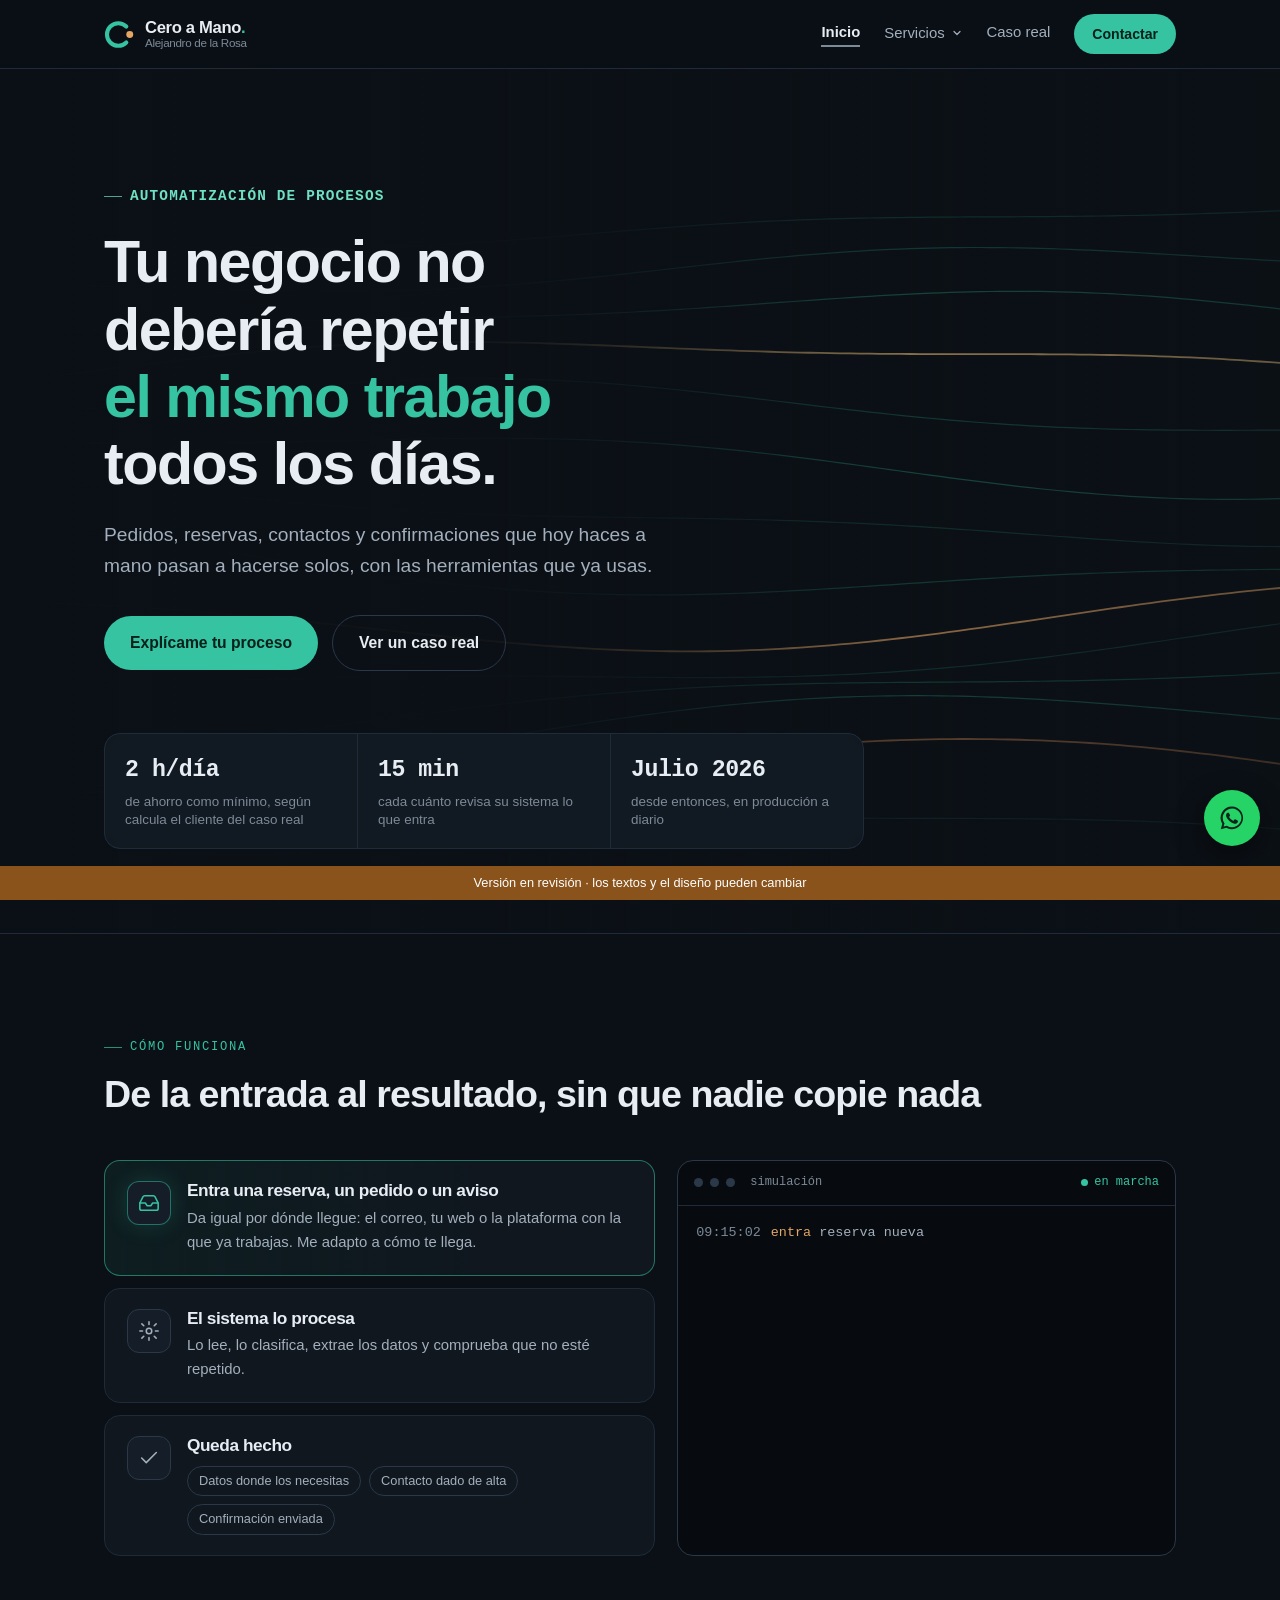
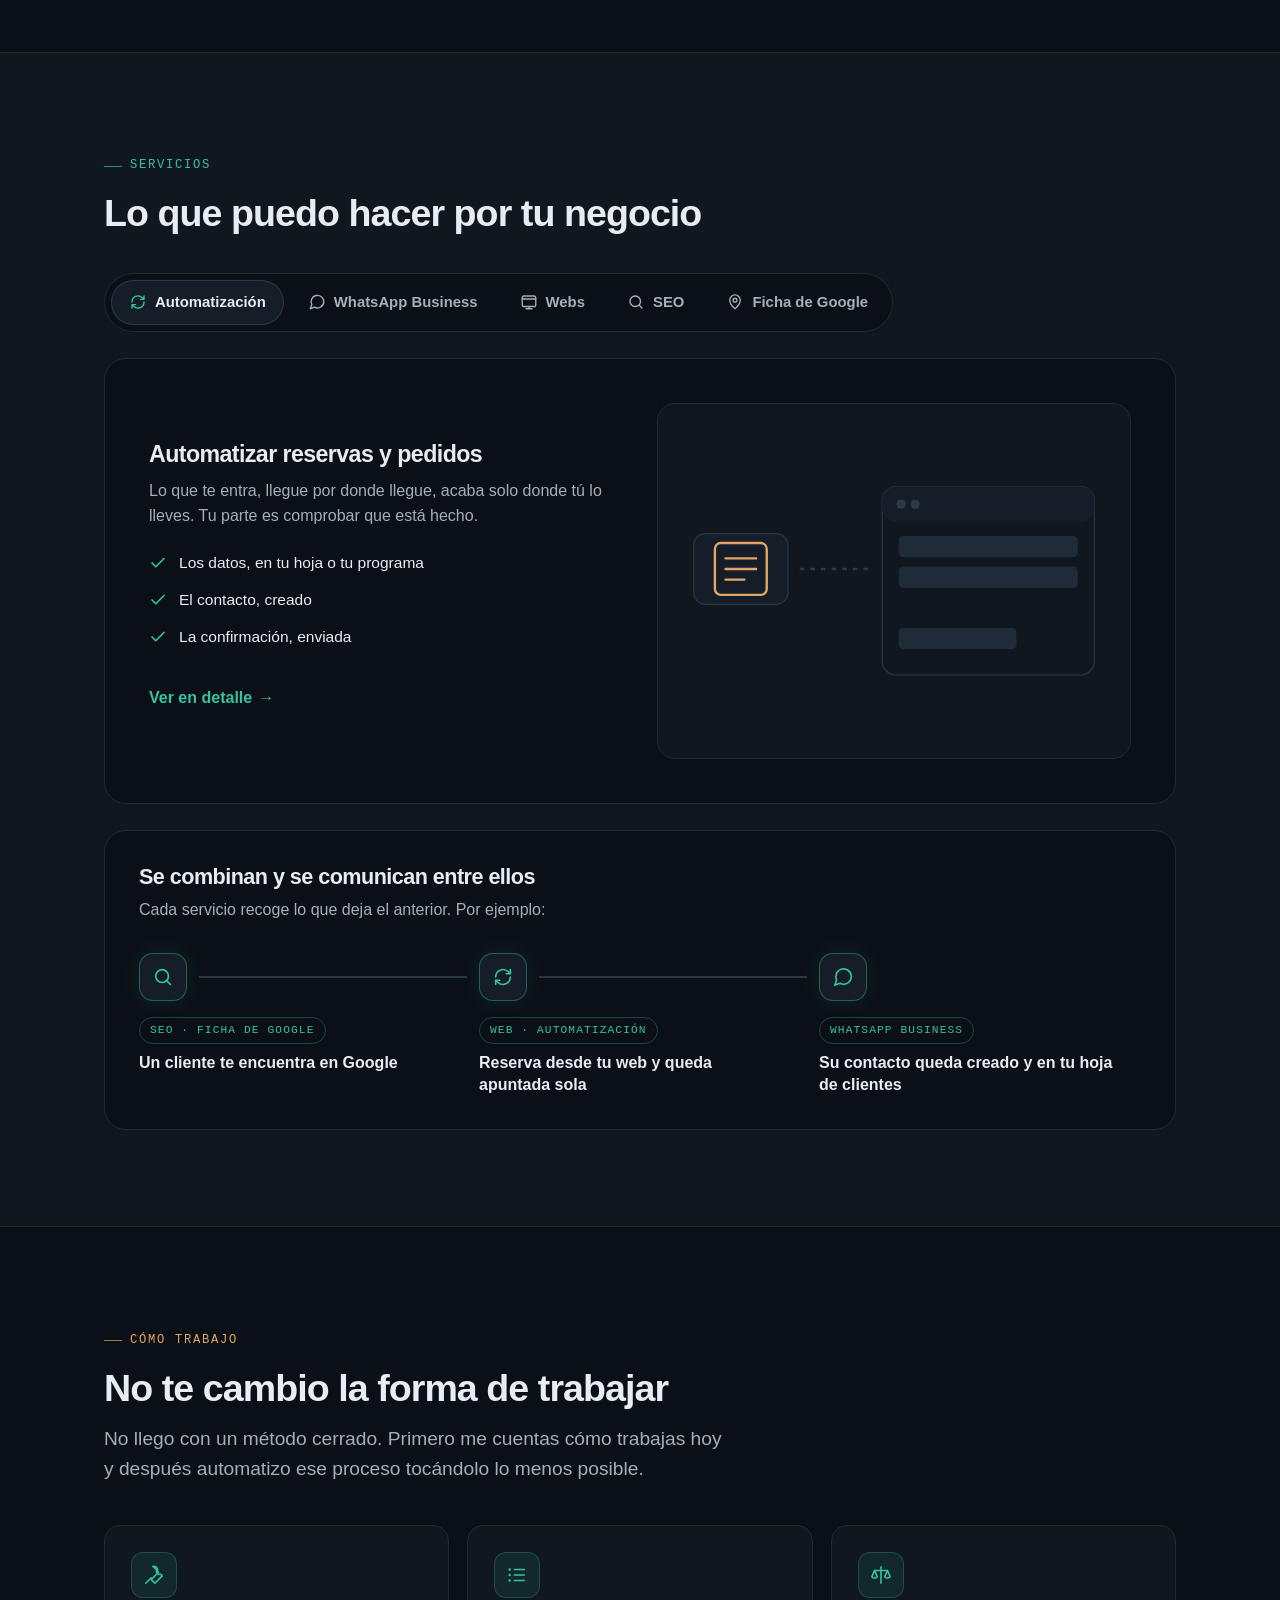
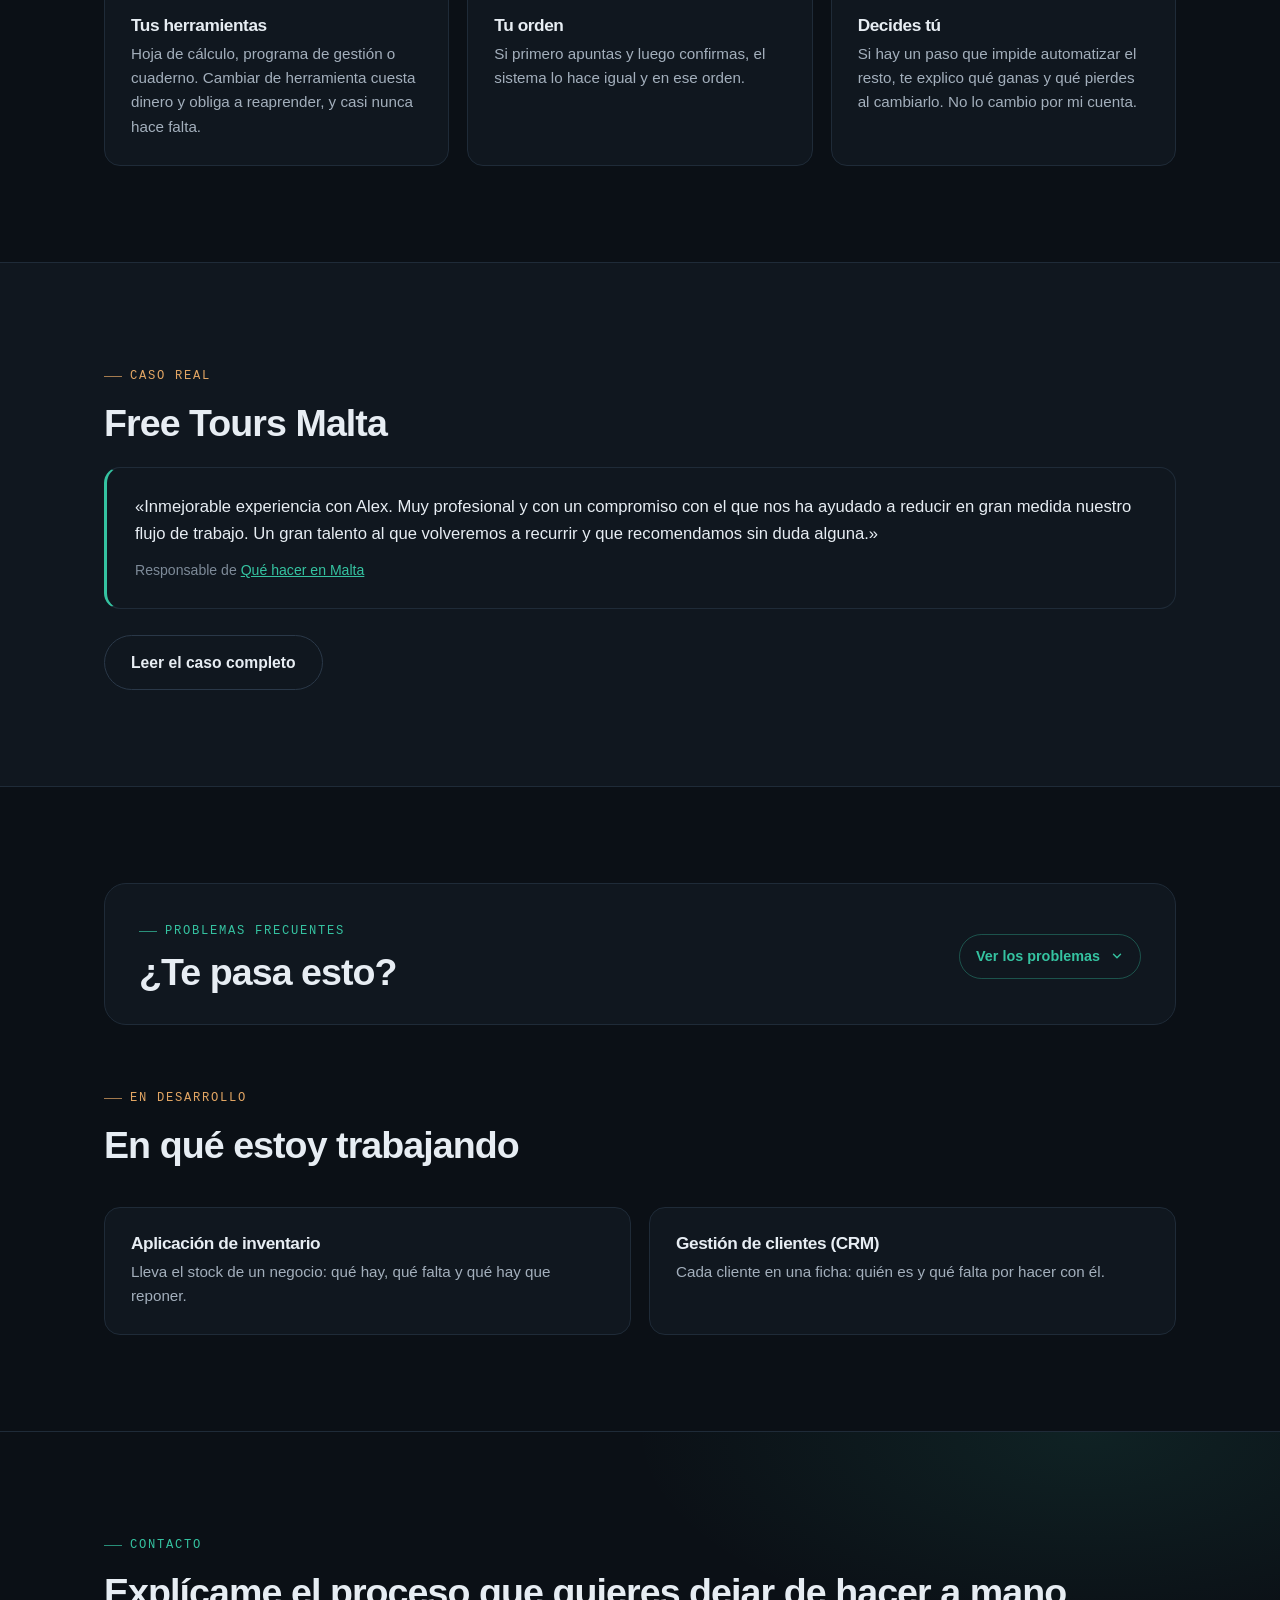
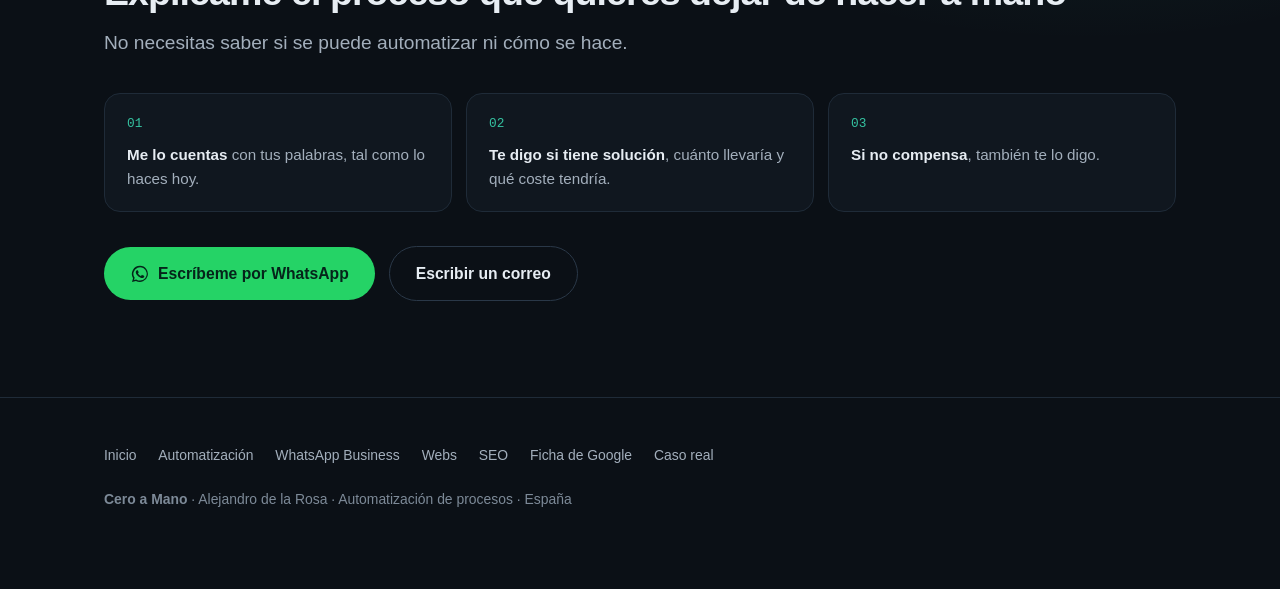
==== commit 0653fd16: "logo en el menu y favicon Co-Authored-By: Claude Opus 5.5 <noreply@anthropic.com>" ====
--- a/index.html
+++ b/index.html
@@ -12,6 +12,7 @@
 <meta property="og:url" content="https://ceroamano.com/">
 <meta property="og:locale" content="es_ES">
 <meta name="theme-color" content="#0b1016">
+<link rel="icon" href="favicon.svg" type="image/svg+xml">
 <script>document.documentElement.classList.add('js')</script>
 <!-- =========================================================================
      🔴 QUITAR ESTA ETIQUETA ANTES DE PUBLICAR DE VERDAD
@@ -394,13 +395,22 @@
   .fm-burbuja{opacity:1!important;transform:none!important}.wa-flota,.saltar{display:none!important}}
 #problemas{padding-bottom:28px}
 #en-desarrollo{padding-top:28px}
+
+/* ── logo (03/10/2026): el cero abierto y el punto, sin fondo ── */
+.marca{display:flex;align-items:center;gap:10px}
+.marca .logo{width:31px;height:29px;flex:none;display:block;transition:transform .25s cubic-bezier(.2,.7,.3,1)}
+.marca:hover .logo{transform:rotate(-8deg)}
+.marca .texto{display:block;color:var(--texto)}
+.marca .texto span{color:var(--verde)}
+@media(prefers-reduced-motion:reduce){.marca .logo{transition:none}}
+@media(max-width:21em){.marca .logo{display:none}} /* en «em»: con la letra grande en un móvil estrecho, el logo se oculta para que el nombre quepa */
 </style>
 </head>
 <body>
 <a class="saltar" href="#contenido">Saltar al contenido</a>
 <nav aria-label="Principal">
   <div class="env">
-    <a class="marca" href="#">Cero a Mano<span>.</span> <em>Alejandro de la Rosa</em></a>
+    <a class="marca" href="#"><svg class="logo" viewBox="8 8 26 24" aria-hidden="true" focusable="false"><path d="M26.72 13.28 A 9.5 9.5 0 1 0 26.72 26.72" fill="none" stroke="#35c3a1" stroke-width="3.4" stroke-linecap="round"/><circle cx="29.6" cy="20" r="2.9" fill="#e3a664"/></svg><span class="texto">Cero a Mano<span>.</span> <em>Alejandro de la Rosa</em></span></a>
     <button class="abrir-menu" aria-expanded="false" aria-controls="menu" aria-label="Abrir menú">
       <span></span><span></span><span></span>
     </button>
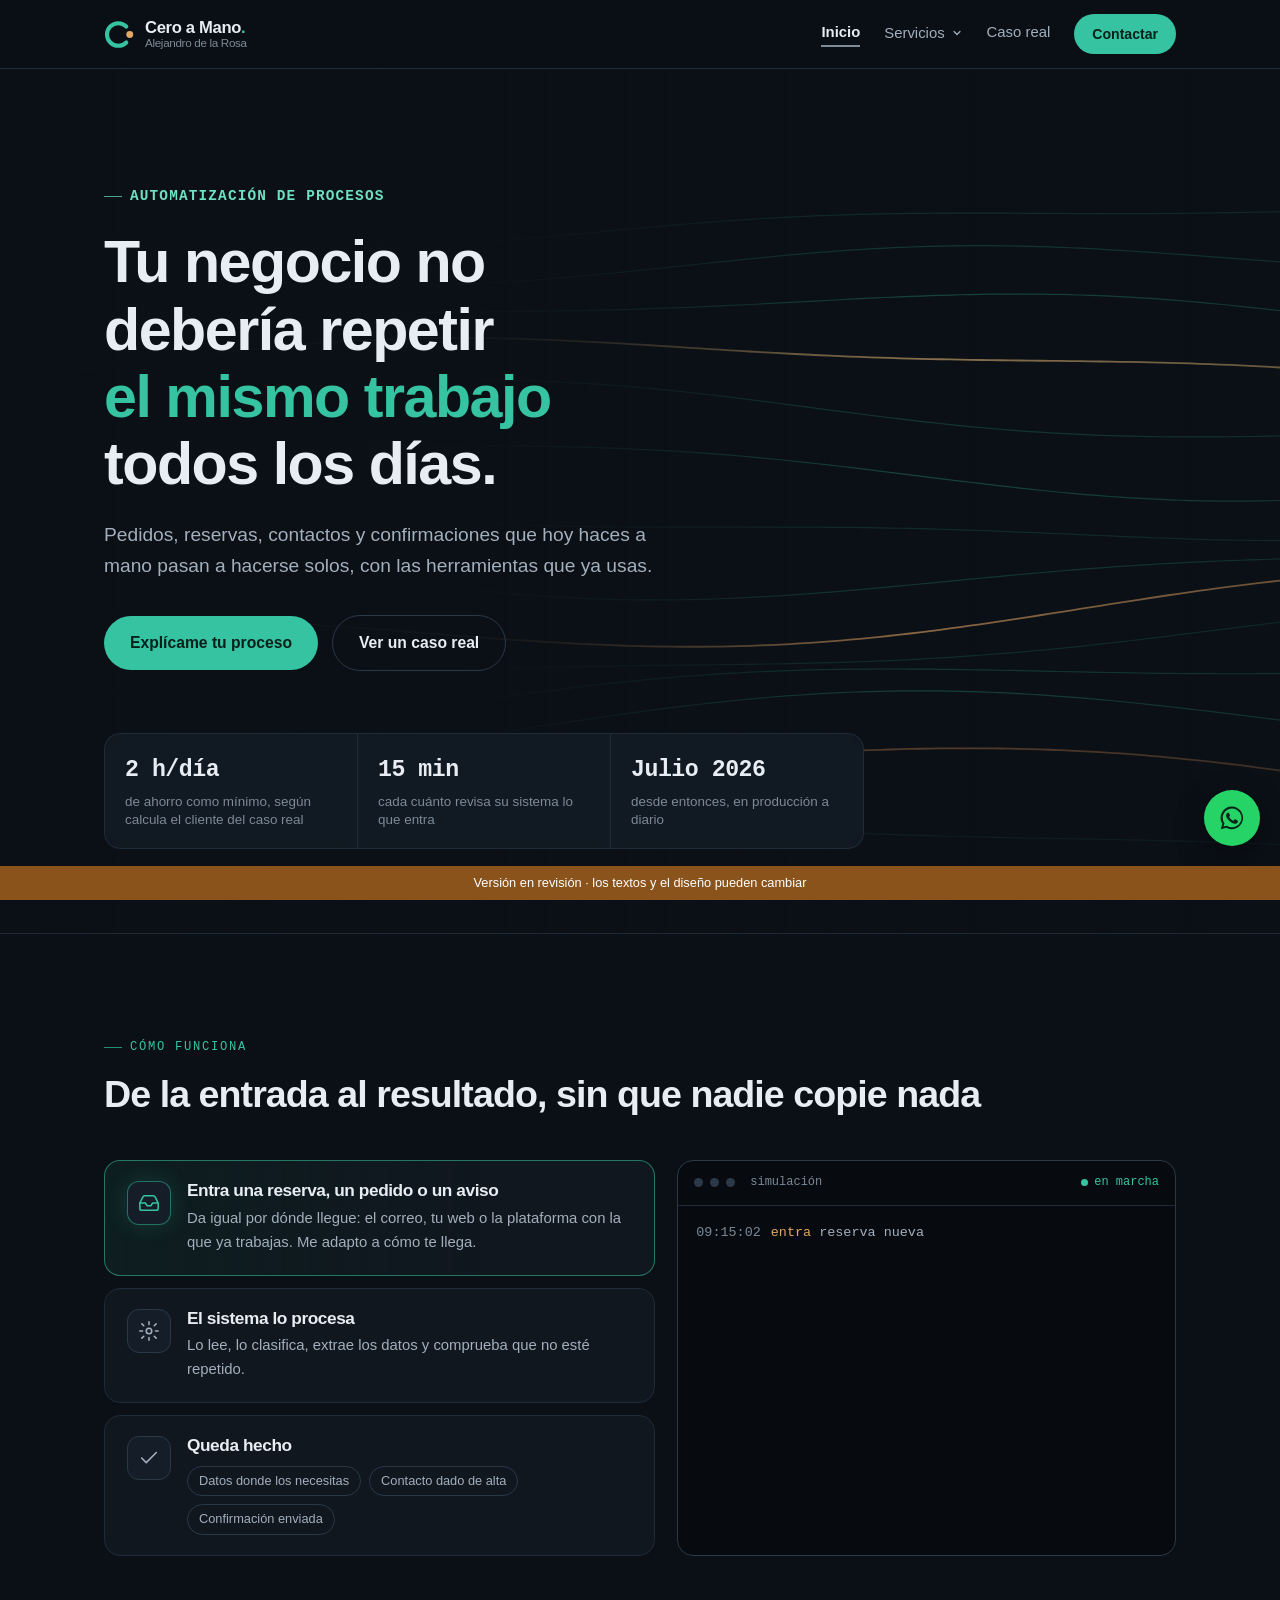
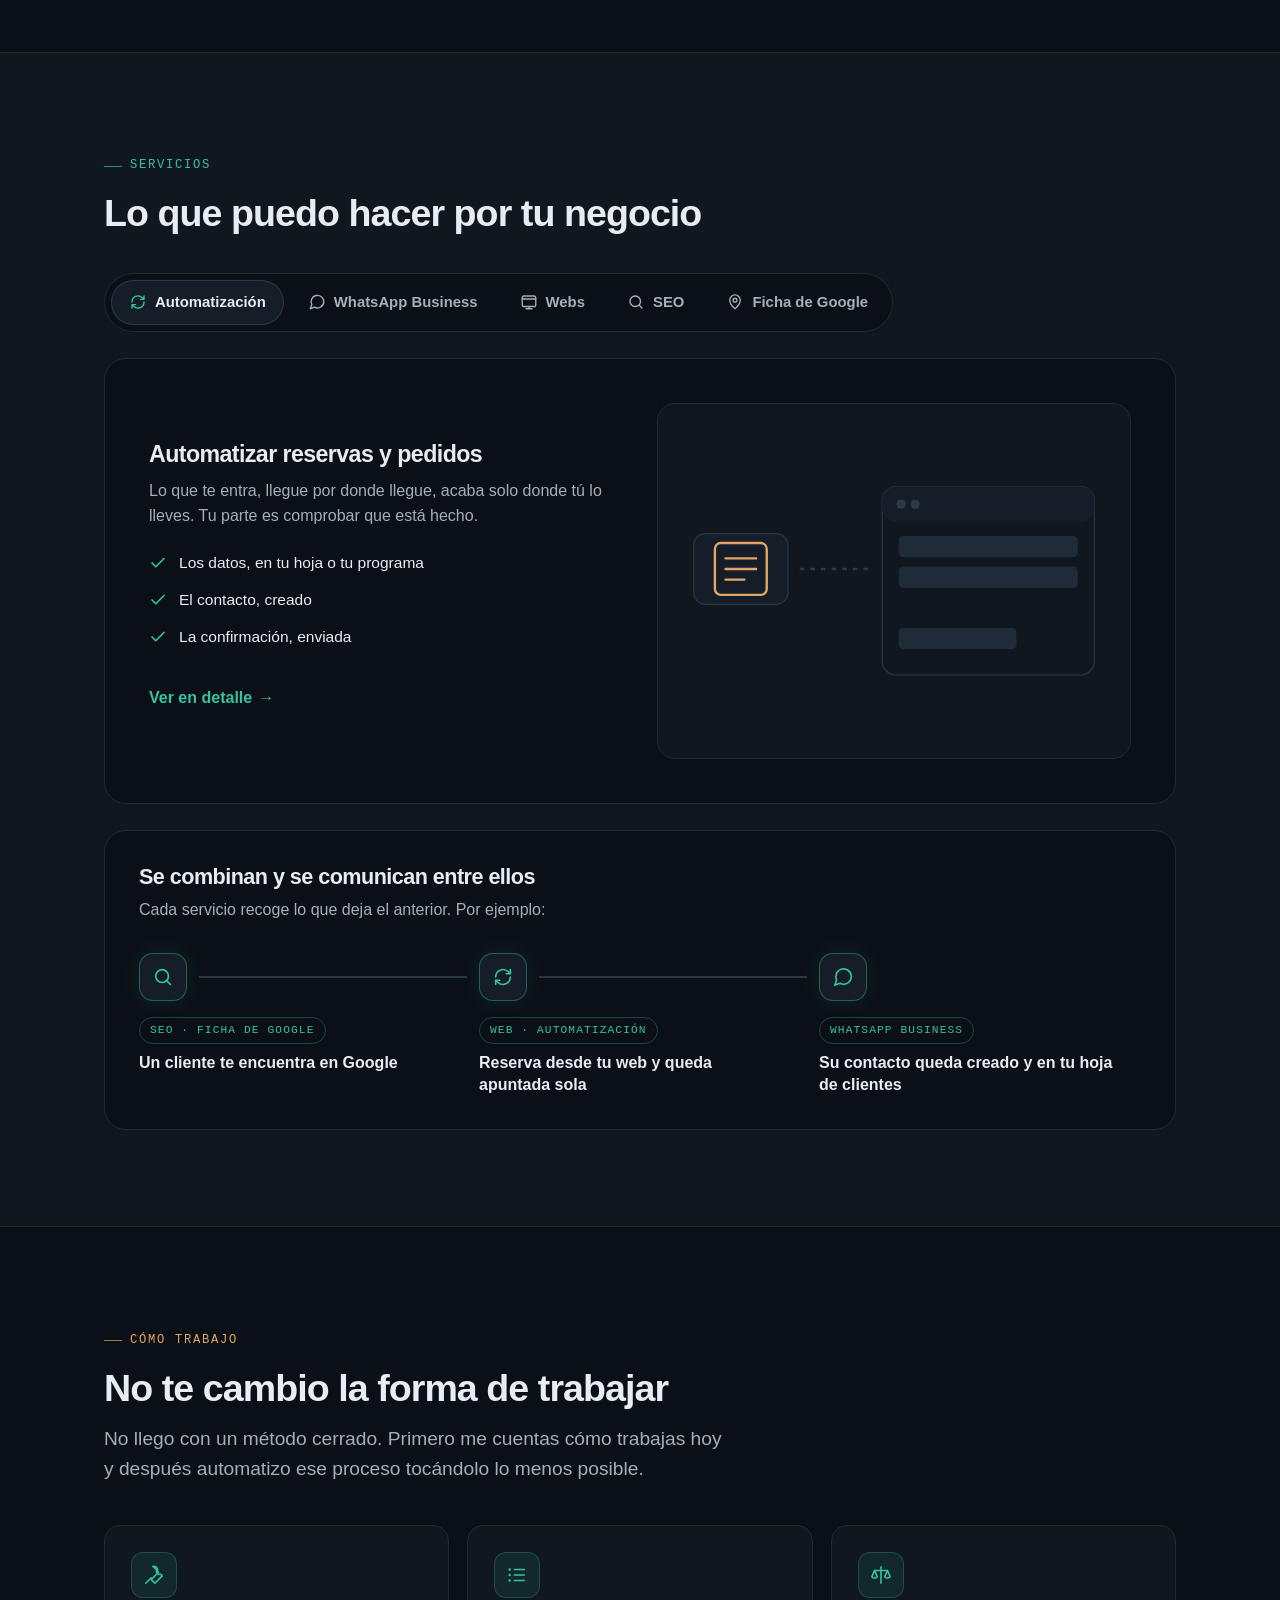
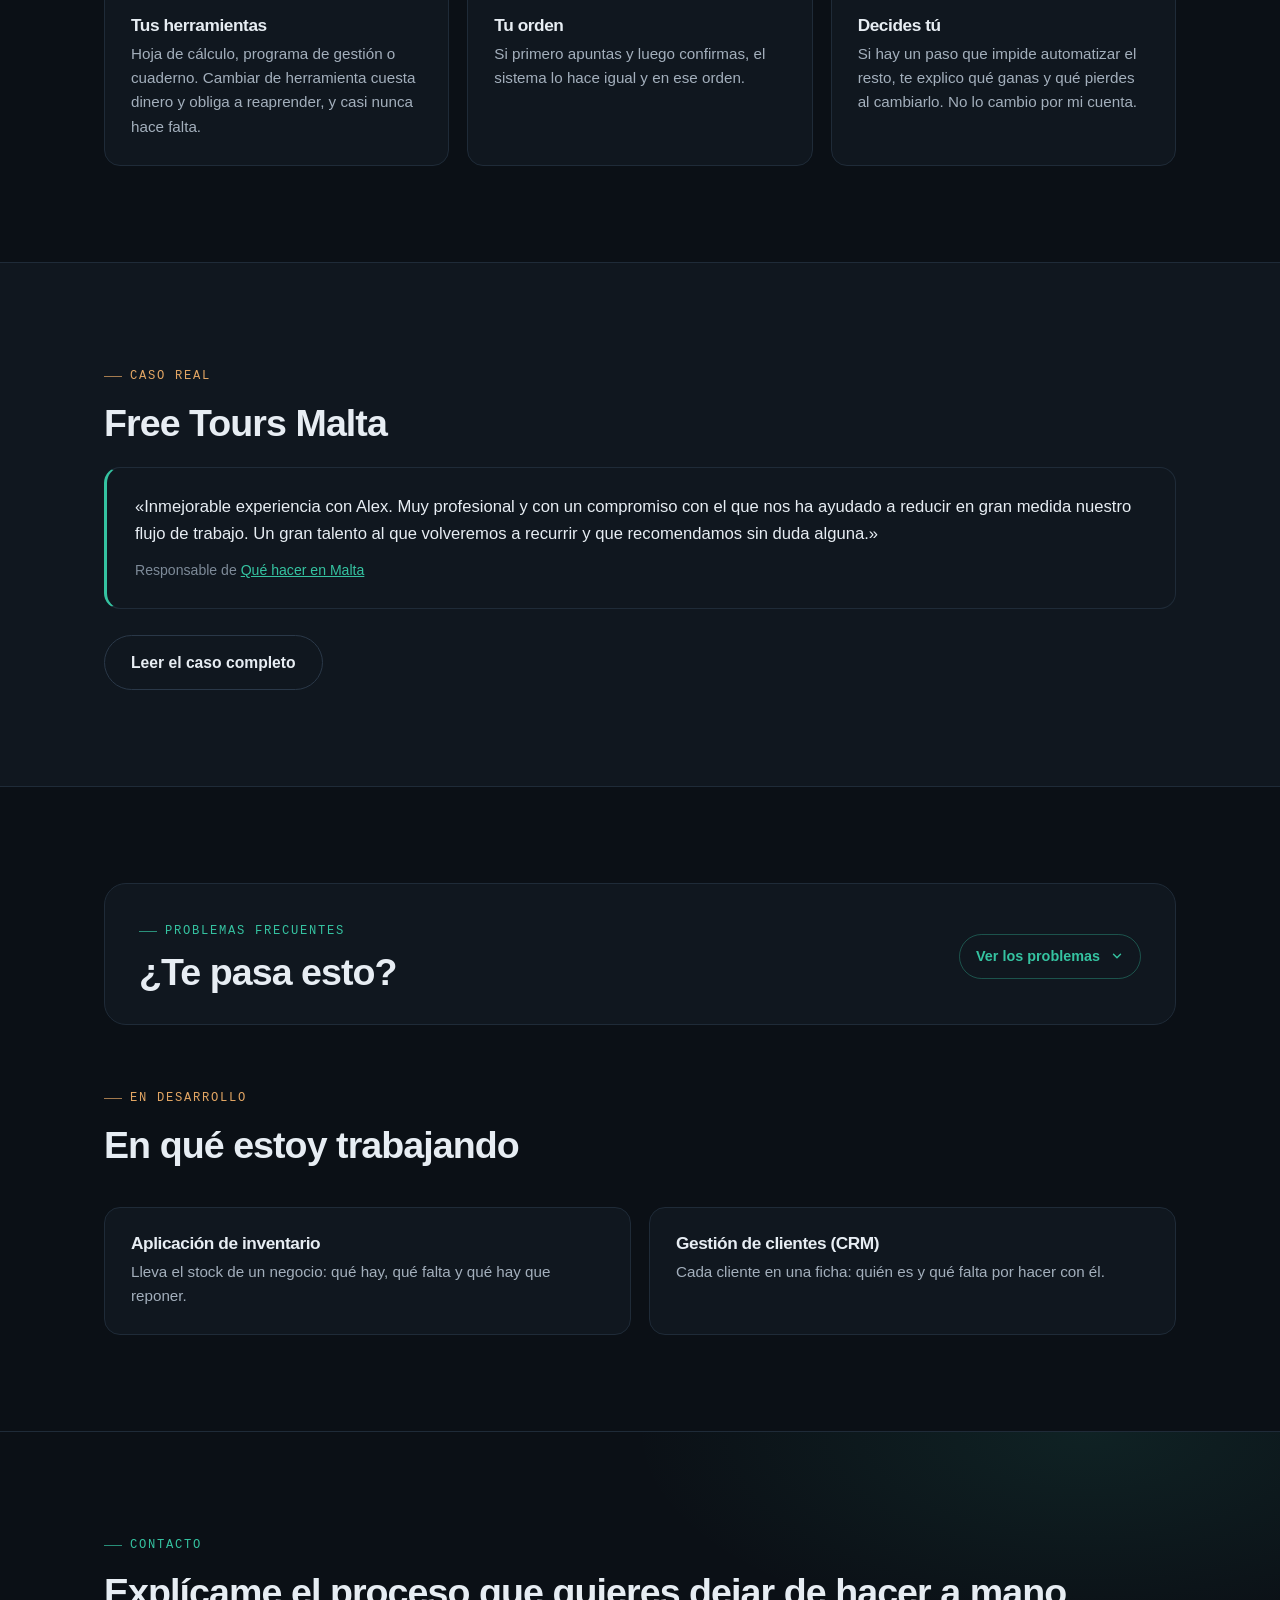
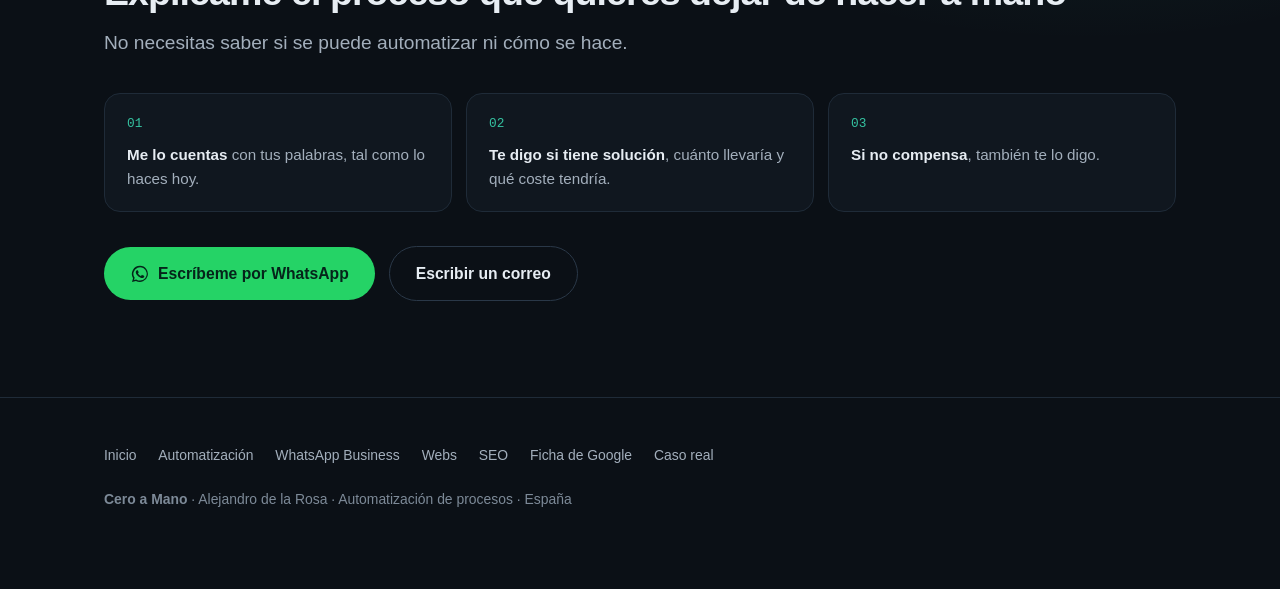
==== commit d6c9cd06: "dominio ceroamano.com y franja que se esconde Co-Authored-By: Claude Opus 5.5 <noreply@anthropic.com" ====
--- a/index.html
+++ b/index.html
@@ -404,6 +404,11 @@
 .marca .texto span{color:var(--verde)}
 @media(prefers-reduced-motion:reduce){.marca .logo{transition:none}}
 @media(max-width:21em){.marca .logo{display:none}} /* en «em»: con la letra grande en un móvil estrecho, el logo se oculta para que el nombre quepa */
+
+/* ── franja de revisión: se esconde tras unos segundos sin moverse (03/10/2026) ── */
+.borrador{transition:transform .45s ease,opacity .45s ease}
+.borrador.oculta{transform:translateY(100%);opacity:0;pointer-events:none}
+@media(prefers-reduced-motion:reduce){.borrador{transition:none}}
 </style>
 </head>
 <body>
@@ -984,6 +989,16 @@
   var o = new IntersectionObserver(function (es) { es.forEach(function (e) { e.target.classList.toggle('en-vista', e.isIntersecting); }); });
   document.querySelectorAll('.cadena').forEach(function (c) { o.observe(c); });
 })();
+
+
+// Franja de revisión: se ve al cargar y al moverse por la página; tras unos segundos quieto, se esconde.
+(function () {
+  var f = document.querySelector('.borrador'); if (!f) return;
+  var t;
+  function ver() { f.classList.remove('oculta'); clearTimeout(t); t = setTimeout(function () { f.classList.add('oculta'); }, 2500); }
+  ver();
+  ['scroll', 'touchstart', 'keydown'].forEach(function (e) { addEventListener(e, ver, { passive: true }); });
+})();
 </script>
 </body>
 </html>
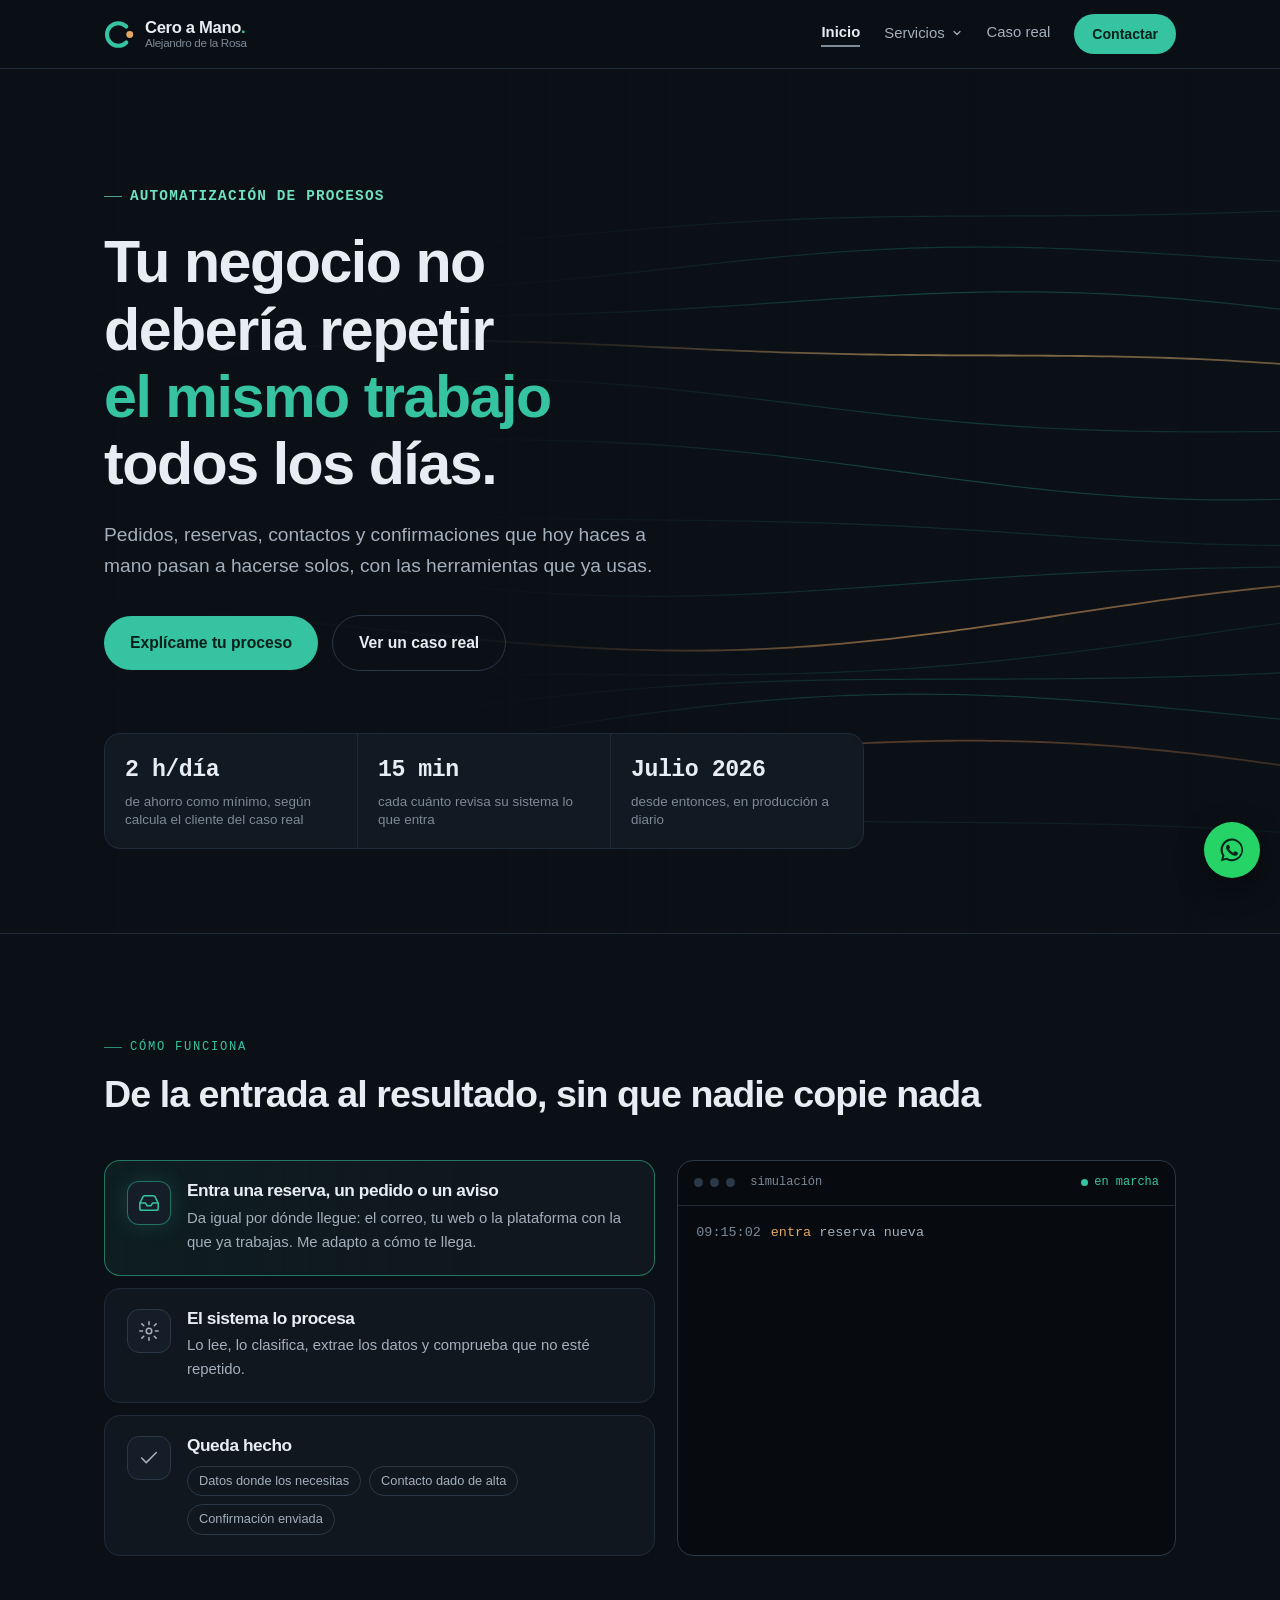
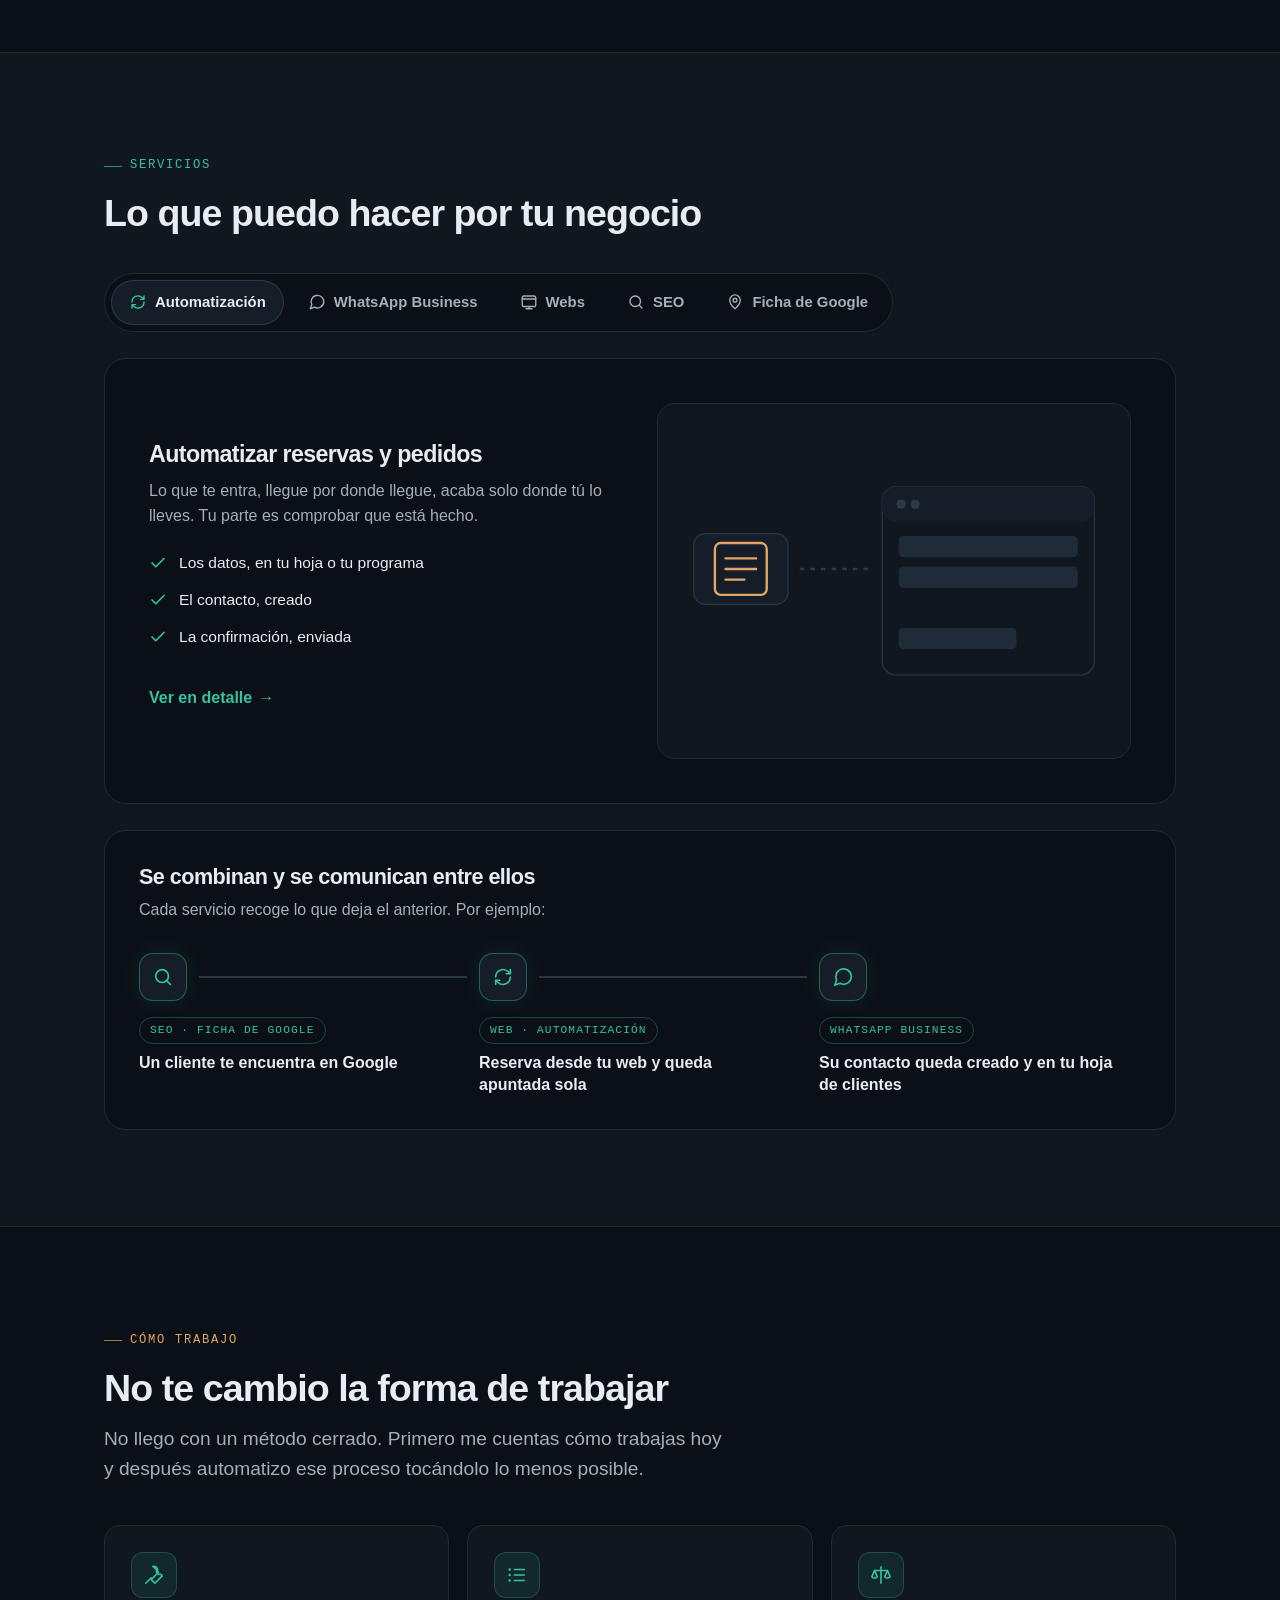
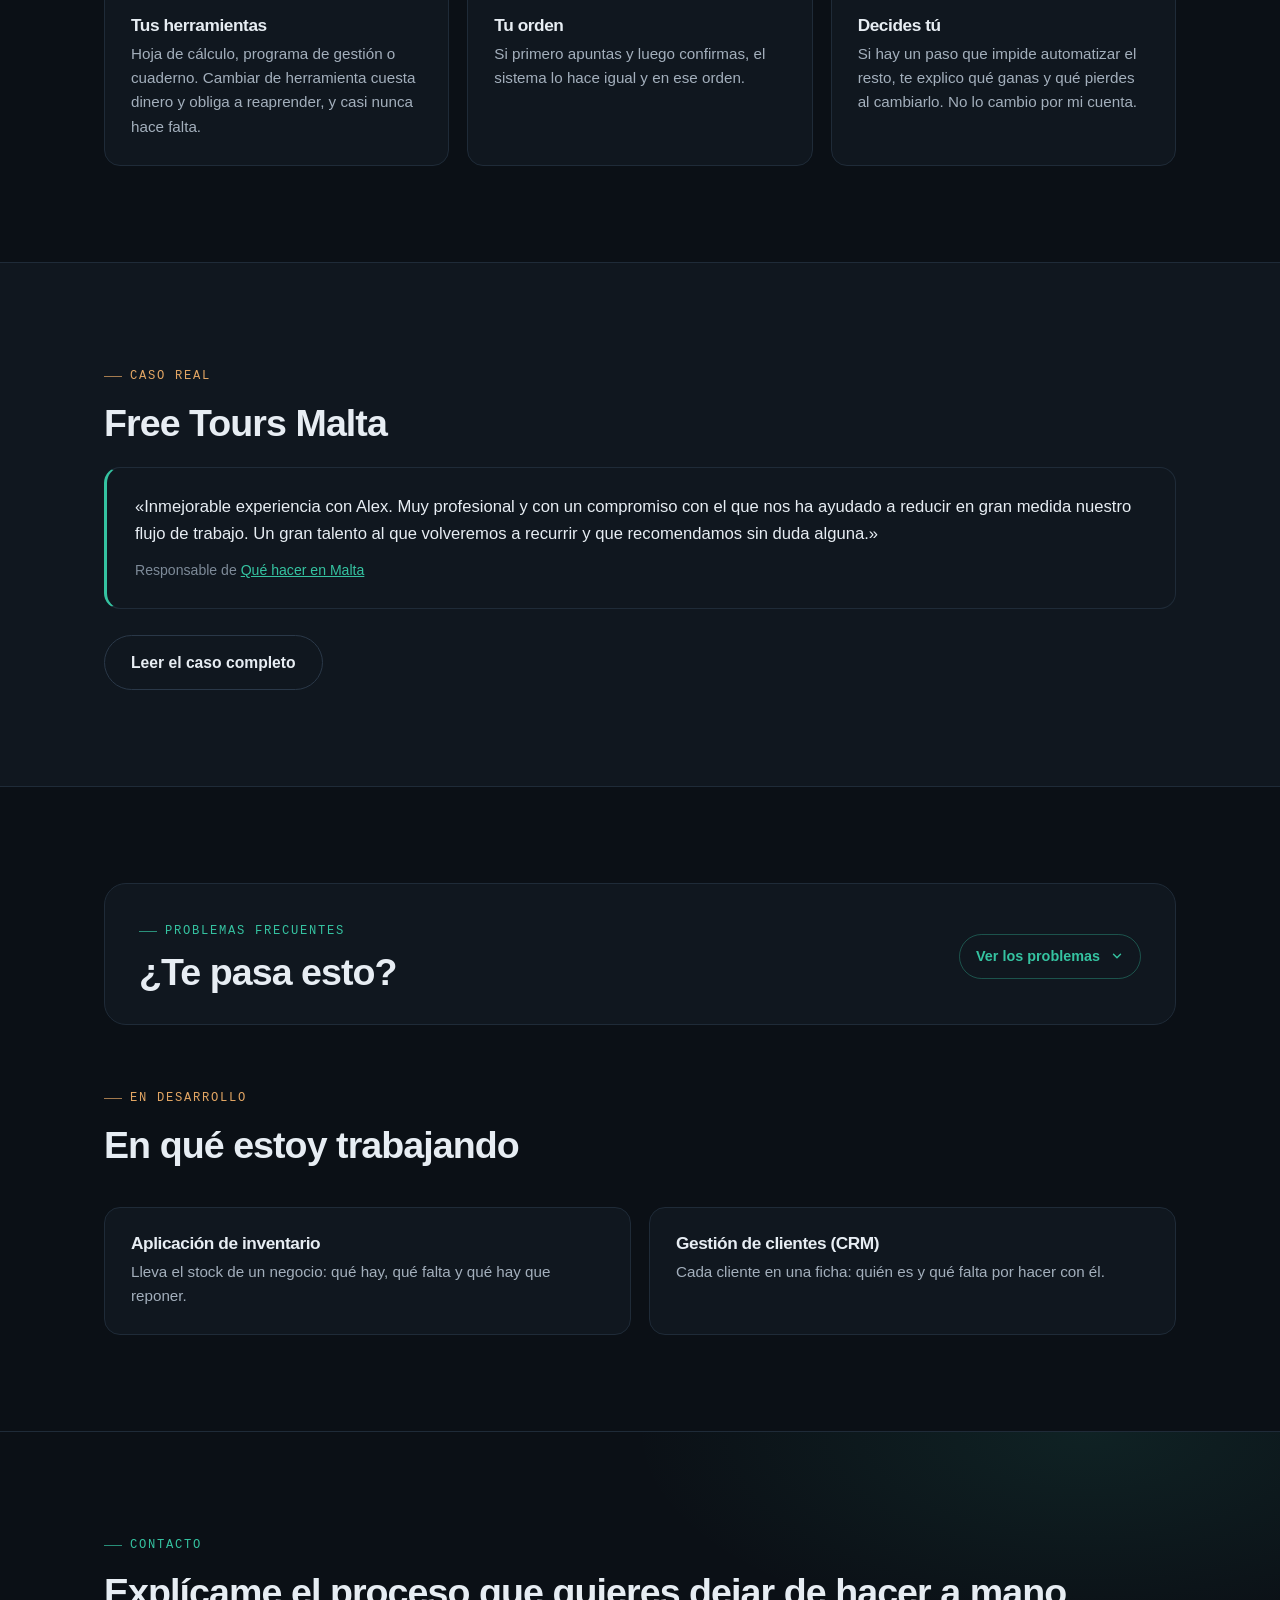
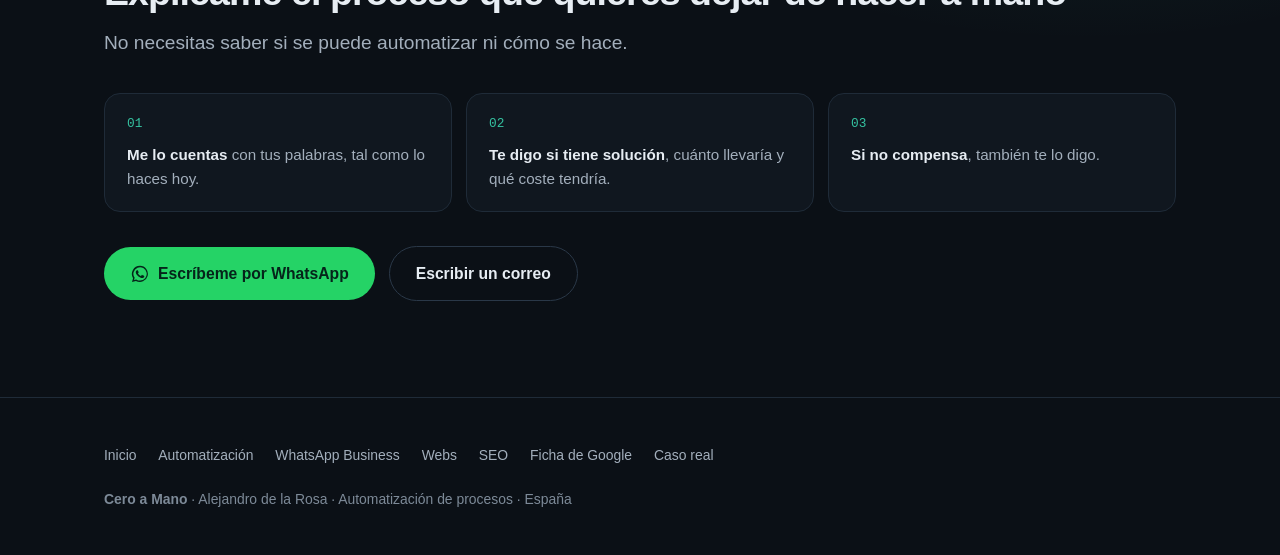
==== commit 79313442: "lanzamiento: whatsapp, sin franja ni noindex, sitemap Co-Authored-By: Claude Opus 5.5 <noreply@anthr" ====
--- a/index.html
+++ b/index.html
@@ -14,11 +14,6 @@
 <meta name="theme-color" content="#0b1016">
 <link rel="icon" href="favicon.svg" type="image/svg+xml">
 <script>document.documentElement.classList.add('js')</script>
-<!-- =========================================================================
-     🔴 QUITAR ESTA ETIQUETA ANTES DE PUBLICAR DE VERDAD
-     Mientras la web está en revisión, esto le dice a Google que NO la indexe.
-     ========================================================================== -->
-<meta name="robots" content="noindex, nofollow">
 <!-- WEB v5 (03/10/2026): fondo A (ondas arriba), aprobada por Alex. Estilos y código dentro de cada página: no usa estilos.css. -->
 <style>
 :root{
@@ -216,13 +211,13 @@
 /* ── WhatsApp ─────────────────────────────────────────────── */
 .btn.wa{background:#25d366;color:#05241a!important}
 .btn.wa:hover{box-shadow:0 8px 28px rgba(37,211,102,.3)}
-.wa-flota{position:fixed;right:20px;bottom:54px;z-index:60;width:56px;height:56px;border-radius:50%;display:grid;place-items:center;
+.wa-flota{position:fixed;right:20px;bottom:22px;z-index:60;width:56px;height:56px;border-radius:50%;display:grid;place-items:center;
   background:#25d366;color:#05241a;box-shadow:0 10px 30px rgba(0,0,0,.45);transition:transform .2s,opacity .3s}
 .wa-flota svg{width:28px;height:28px}
 .wa-flota:hover{transform:scale(1.07)}
 .wa-flota:focus-visible{outline:3px solid #e7edf3;outline-offset:3px}
 .wa-flota.oculto{opacity:0;pointer-events:none;transform:scale(.8);visibility:hidden;transition:transform .2s,opacity .3s,visibility 0s .3s}
-@media(max-width:400px){.wa-flota{bottom:70px}body:has(.borrador){padding-bottom:60px}}
+
 
 /* ── ¿Te pasa esto?, plegable ─────────────────────────────── */
 .plegable{position:relative;border:1px solid var(--linea);border-radius:22px;background:var(--capa);transition:border-color .2s}
@@ -314,16 +309,11 @@
 /* ── aparición al bajar ───────────────────────────────────── */
 .js .rev{opacity:0;transform:translateY(18px);transition:opacity .7s cubic-bezier(.2,.7,.3,1),transform .7s cubic-bezier(.2,.7,.3,1)}
 .js .rev.dentro{opacity:1;transform:none}
-@media print{.js .rev,.js .registro li,.js .ahora{opacity:1!important;transform:none!important}.panel[hidden]{display:grid}.borrador,#lluvia{display:none}}
+@media print{.js .rev,.js .registro li,.js .ahora{opacity:1!important;transform:none!important}.panel[hidden]{display:grid}#lluvia{display:none}}
 .rev.d1{transition-delay:.08s}.rev.d2{transition-delay:.16s}
 
 section[id],.panel{scroll-margin-top:84px}
 @media(max-width:380px){.pestanas button[role="tab"]{font-size:.71rem;padding:10px 2px;letter-spacing:-.01em}}
-
-/* ── 🔴 BORRAR ESTE BLOQUE ANTES DE PUBLICAR ───────────────── */
-.borrador{position:fixed;bottom:0;left:0;right:0;z-index:99;background:#8a531c;color:#fff;
-  text-align:center;font-size:.8rem;padding:7px 12px}
-body:has(.borrador){padding-bottom:34px}
 
 /* ── menú del móvil ───────────────────────────────────────── */
 .abrir-menu{display:none;background:none;border:0;padding:10px;cursor:pointer;width:44px;height:44px;flex-direction:column;justify-content:center;gap:5px}
@@ -405,10 +395,6 @@
 @media(prefers-reduced-motion:reduce){.marca .logo{transition:none}}
 @media(max-width:21em){.marca .logo{display:none}} /* en «em»: con la letra grande en un móvil estrecho, el logo se oculta para que el nombre quepa */
 
-/* ── franja de revisión: se esconde tras unos segundos sin moverse (03/10/2026) ── */
-.borrador{transition:transform .45s ease,opacity .45s ease}
-.borrador.oculta{transform:translateY(100%);opacity:0;pointer-events:none}
-@media(prefers-reduced-motion:reduce){.borrador{transition:none}}
 </style>
 </head>
 <body>
@@ -777,9 +763,8 @@
       <li class="rev d2"><b>Si no compensa</b>, también te lo digo.</li>
     </ol>
     <div class="acciones">
-      <!-- 🔴 NÚMERO DE WHATSAPP DE RELLENO (FALTA-NUMERO): poner el de Alex -->
-      <a class="btn wa" href="https://wa.me/FALTA-NUMERO?text=Hola%2C%20vengo%20de%20tu%20web" target="_blank" rel="noopener"><svg width="20" height="20" viewBox="0 0 24 24" fill="currentColor" aria-hidden="true"><path d="M12 2.2a9.7 9.7 0 0 0-8.3 14.8L2.4 21.6l4.7-1.2A9.7 9.7 0 1 0 12 2.2Zm0 17.7a8 8 0 0 1-4.1-1.1l-.3-.2-2.8.7.8-2.7-.2-.3A8 8 0 1 1 12 19.9Zm4.4-6c-.2-.1-1.4-.7-1.7-.8-.2-.1-.4-.1-.5.1l-.8 1c-.1.2-.3.2-.5.1a6.6 6.6 0 0 1-3.3-2.9c-.2-.4.2-.4.7-1.3.1-.1 0-.3 0-.4l-.8-1.8c-.2-.5-.4-.4-.5-.4h-.5a.9.9 0 0 0-.7.3 2.8 2.8 0 0 0-.9 2.1 5 5 0 0 0 1 2.6 11.2 11.2 0 0 0 4.3 3.8c1.6.7 2.2.7 3 .6a2.6 2.6 0 0 0 1.7-1.2 2.1 2.1 0 0 0 .2-1.2c-.1-.1-.2-.2-.5-.3Z"/></svg>Escríbeme por WhatsApp</a>
-      <a class="btn hueco" href="mailto:alex.automatizacions@gmail.com">Escribir un correo</a>
+      <a class="btn wa" href="https://wa.me/34635910635?text=Hola%2C%20Alejandro.%20Vengo%20de%20tu%20web%2C%20ceroamano.com.%20Te%20cuento%20lo%20que%20necesito%3A%20" target="_blank" rel="noopener"><svg width="20" height="20" viewBox="0 0 24 24" fill="currentColor" aria-hidden="true"><path d="M12 2.2a9.7 9.7 0 0 0-8.3 14.8L2.4 21.6l4.7-1.2A9.7 9.7 0 1 0 12 2.2Zm0 17.7a8 8 0 0 1-4.1-1.1l-.3-.2-2.8.7.8-2.7-.2-.3A8 8 0 1 1 12 19.9Zm4.4-6c-.2-.1-1.4-.7-1.7-.8-.2-.1-.4-.1-.5.1l-.8 1c-.1.2-.3.2-.5.1a6.6 6.6 0 0 1-3.3-2.9c-.2-.4.2-.4.7-1.3.1-.1 0-.3 0-.4l-.8-1.8c-.2-.5-.4-.4-.5-.4h-.5a.9.9 0 0 0-.7.3 2.8 2.8 0 0 0-.9 2.1 5 5 0 0 0 1 2.6 11.2 11.2 0 0 0 4.3 3.8c1.6.7 2.2.7 3 .6a2.6 2.6 0 0 0 1.7-1.2 2.1 2.1 0 0 0 .2-1.2c-.1-.1-.2-.2-.5-.3Z"/></svg>Escríbeme por WhatsApp</a>
+      <a class="btn hueco" href="mailto:alex.automatizacions@gmail.com?subject=Consulta%20desde%20ceroamano.com&amp;body=Hola%2C%20Alejandro%3A%0A%0AVengo%20de%20tu%20web.%20Te%20cuento%3A%0A%0A-%20A%20qu%C3%A9%20se%20dedica%20mi%20negocio%3A%0A-%20Lo%20que%20me%20gustar%C3%ADa%20resolver%3A%0A%0AGracias.">Escribir un correo</a>
     </div>
   </div>
 </section>
@@ -800,9 +785,7 @@
     <span><strong>Cero a Mano</strong> · Alejandro de la Rosa · Automatización de procesos · España</span>
   </div>
 </footer>
-<!-- 🔴 WHATSAPP SIN NÚMERO (FALTA-NUMERO): poner el de Alex -->
-<a class="wa-flota" href="https://wa.me/FALTA-NUMERO?text=Hola%2C%20vengo%20de%20tu%20web" target="_blank" rel="noopener" aria-label="Escríbeme por WhatsApp (se abre en otra pestaña)"><svg width="20" height="20" viewBox="0 0 24 24" fill="currentColor" aria-hidden="true"><path d="M12 2.2a9.7 9.7 0 0 0-8.3 14.8L2.4 21.6l4.7-1.2A9.7 9.7 0 1 0 12 2.2Zm0 17.7a8 8 0 0 1-4.1-1.1l-.3-.2-2.8.7.8-2.7-.2-.3A8 8 0 1 1 12 19.9Zm4.4-6c-.2-.1-1.4-.7-1.7-.8-.2-.1-.4-.1-.5.1l-.8 1c-.1.2-.3.2-.5.1a6.6 6.6 0 0 1-3.3-2.9c-.2-.4.2-.4.7-1.3.1-.1 0-.3 0-.4l-.8-1.8c-.2-.5-.4-.4-.5-.4h-.5a.9.9 0 0 0-.7.3 2.8 2.8 0 0 0-.9 2.1 5 5 0 0 0 1 2.6 11.2 11.2 0 0 0 4.3 3.8c1.6.7 2.2.7 3 .6a2.6 2.6 0 0 0 1.7-1.2 2.1 2.1 0 0 0 .2-1.2c-.1-.1-.2-.2-.5-.3Z"/></svg></a>
-<div class="borrador">Versión en revisión · los textos y el diseño pueden cambiar</div>
+<a class="wa-flota" href="https://wa.me/34635910635?text=Hola%2C%20Alejandro.%20Vengo%20de%20tu%20web%2C%20ceroamano.com.%20Te%20cuento%20lo%20que%20necesito%3A%20" target="_blank" rel="noopener" aria-label="Escríbeme por WhatsApp (se abre en otra pestaña)"><svg width="20" height="20" viewBox="0 0 24 24" fill="currentColor" aria-hidden="true"><path d="M12 2.2a9.7 9.7 0 0 0-8.3 14.8L2.4 21.6l4.7-1.2A9.7 9.7 0 1 0 12 2.2Zm0 17.7a8 8 0 0 1-4.1-1.1l-.3-.2-2.8.7.8-2.7-.2-.3A8 8 0 1 1 12 19.9Zm4.4-6c-.2-.1-1.4-.7-1.7-.8-.2-.1-.4-.1-.5.1l-.8 1c-.1.2-.3.2-.5.1a6.6 6.6 0 0 1-3.3-2.9c-.2-.4.2-.4.7-1.3.1-.1 0-.3 0-.4l-.8-1.8c-.2-.5-.4-.4-.5-.4h-.5a.9.9 0 0 0-.7.3 2.8 2.8 0 0 0-.9 2.1 5 5 0 0 0 1 2.6 11.2 11.2 0 0 0 4.3 3.8c1.6.7 2.2.7 3 .6a2.6 2.6 0 0 0 1.7-1.2 2.1 2.1 0 0 0 .2-1.2c-.1-.1-.2-.2-.5-.3Z"/></svg></a>
 
 <script>
 var quieto = window.matchMedia('(prefers-reduced-motion: reduce)').matches;
@@ -990,15 +973,6 @@
   document.querySelectorAll('.cadena').forEach(function (c) { o.observe(c); });
 })();
 
-
-// Franja de revisión: se ve al cargar y al moverse por la página; tras unos segundos quieto, se esconde.
-(function () {
-  var f = document.querySelector('.borrador'); if (!f) return;
-  var t;
-  function ver() { f.classList.remove('oculta'); clearTimeout(t); t = setTimeout(function () { f.classList.add('oculta'); }, 2500); }
-  ver();
-  ['scroll', 'touchstart', 'keydown'].forEach(function (e) { addEventListener(e, ver, { passive: true }); });
-})();
 </script>
 </body>
 </html>
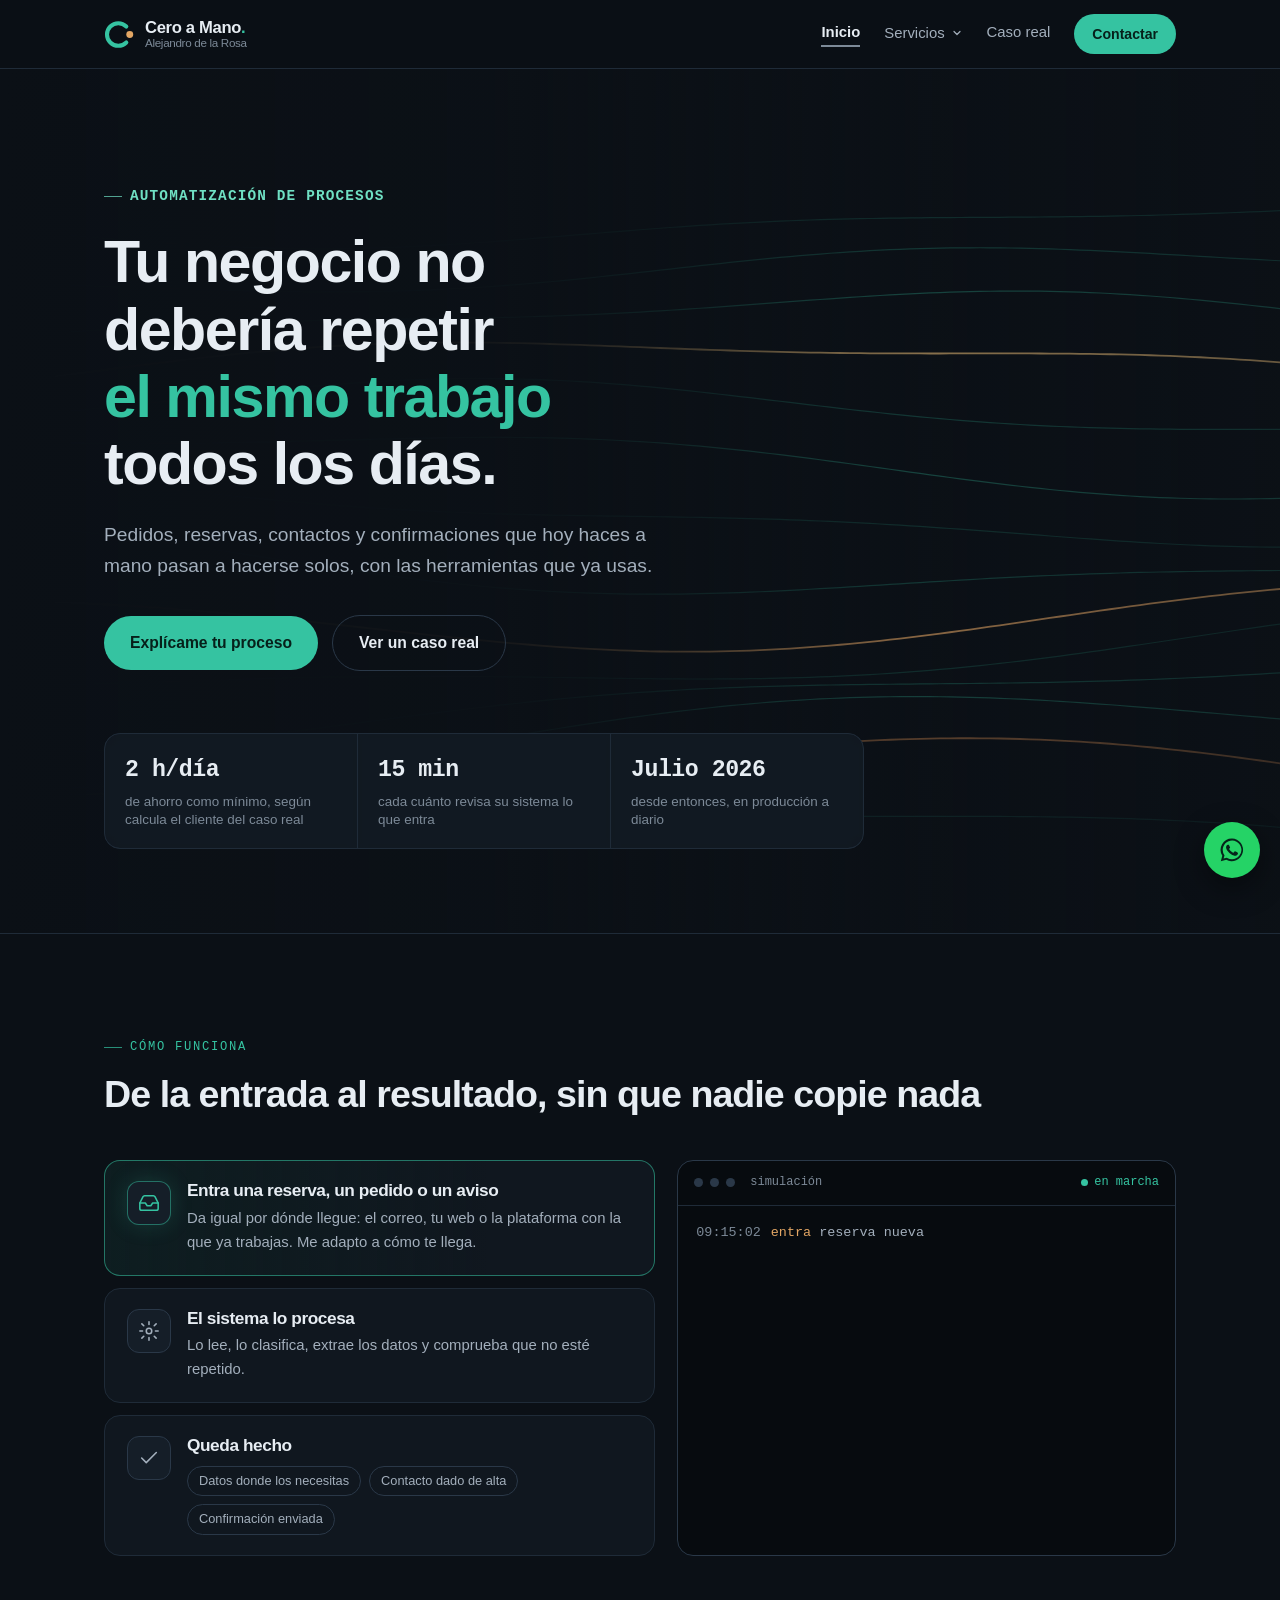
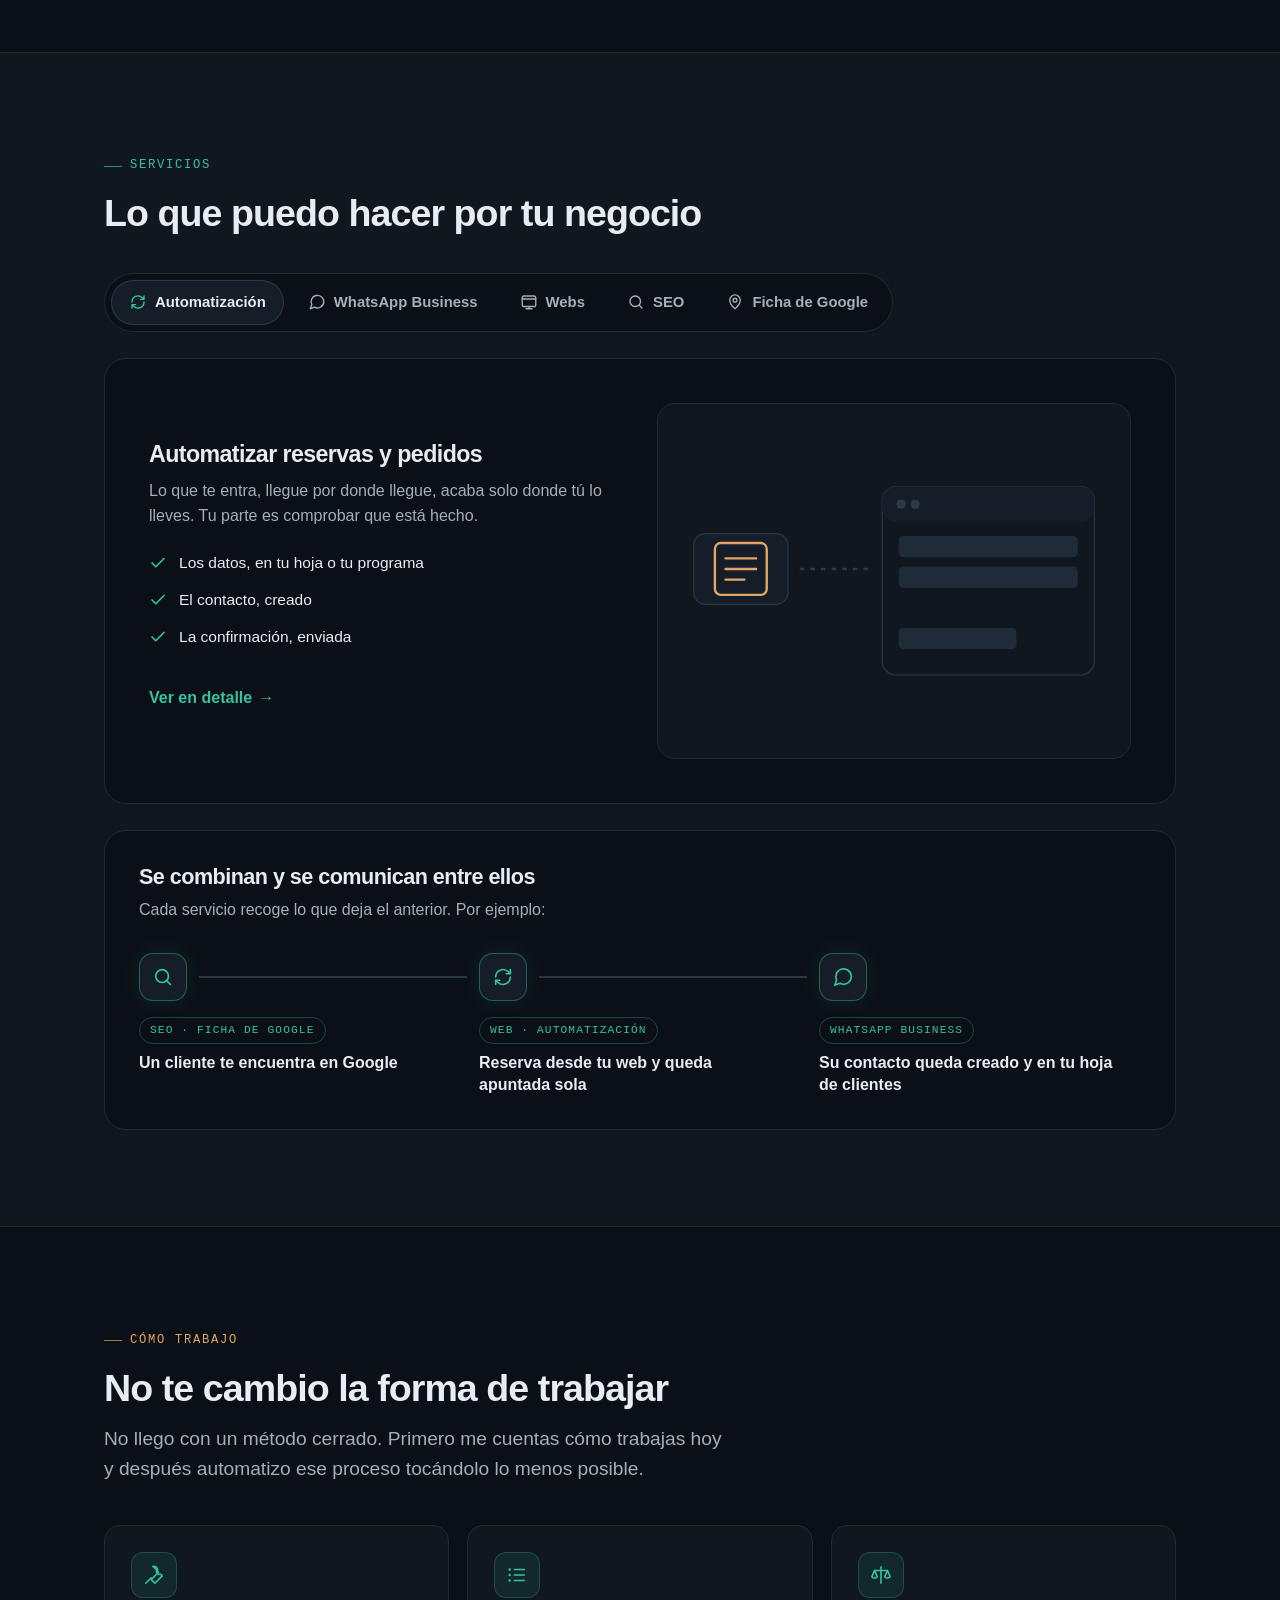
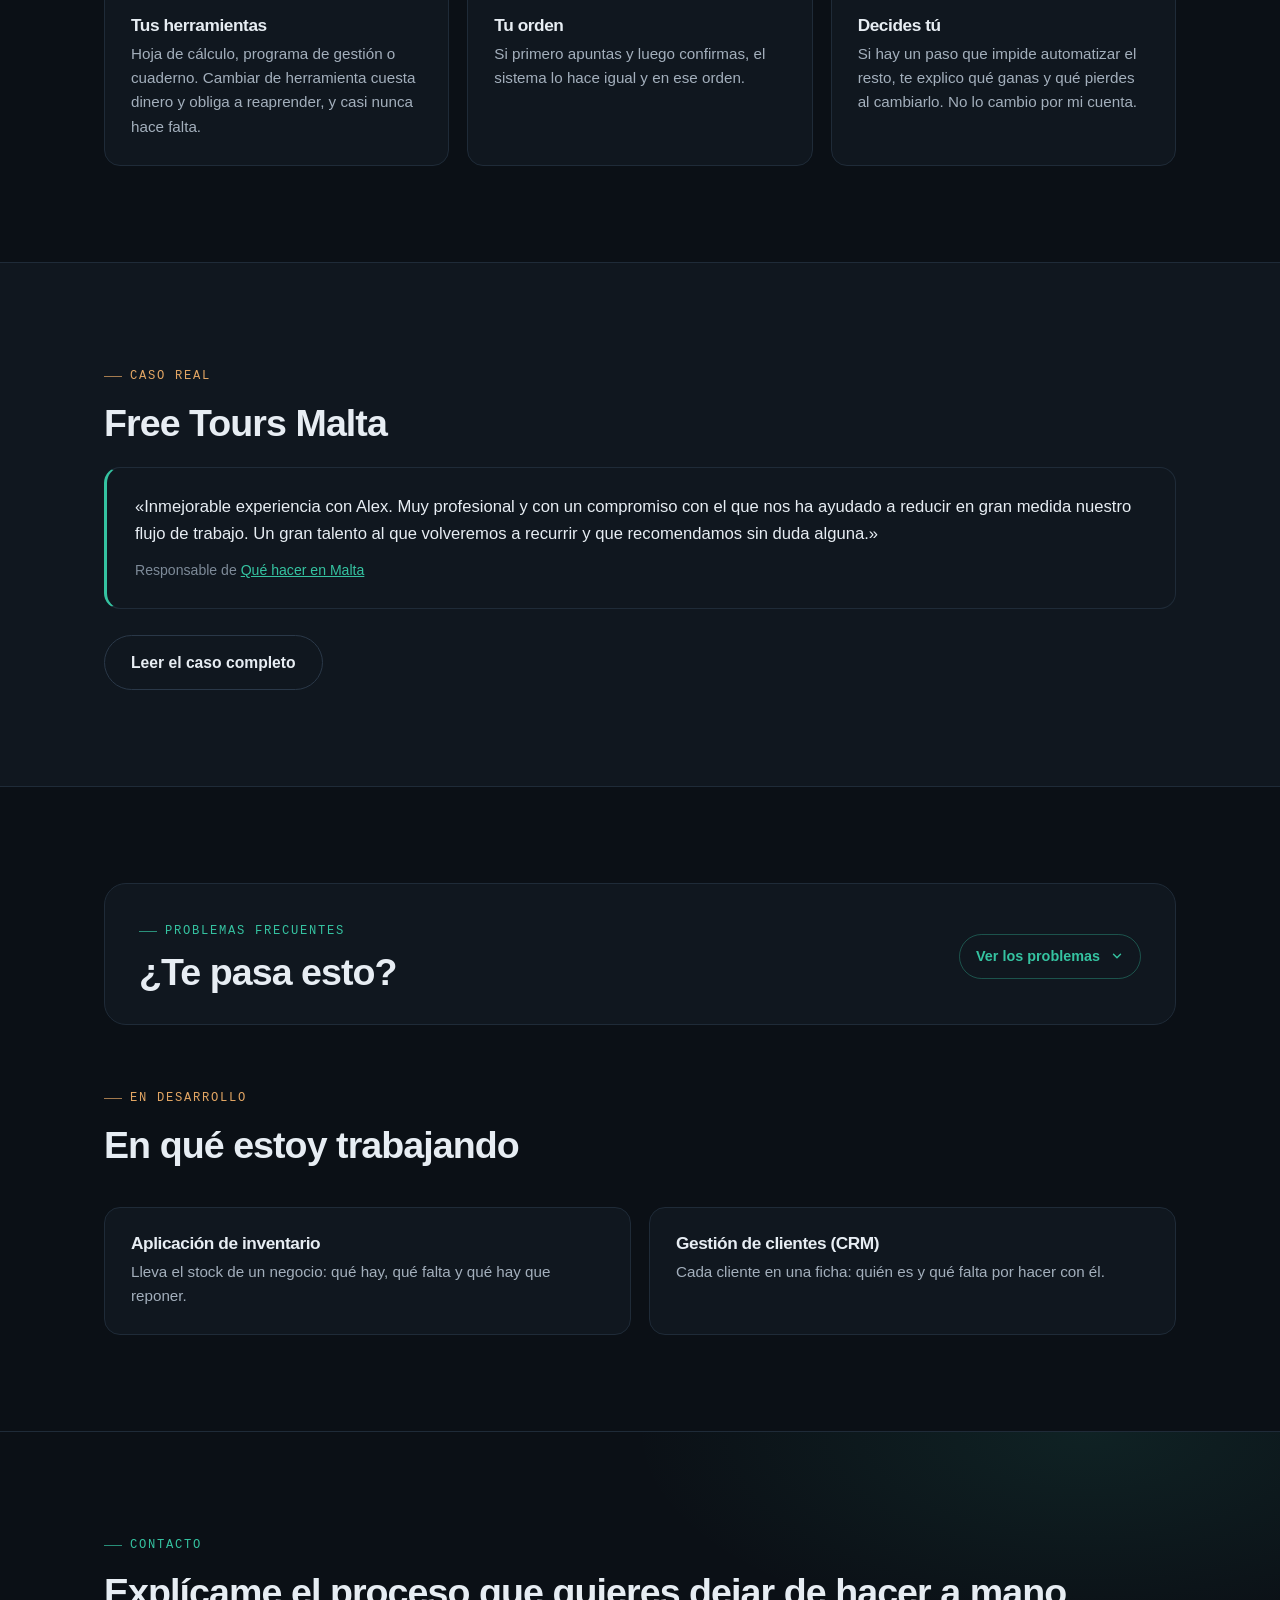
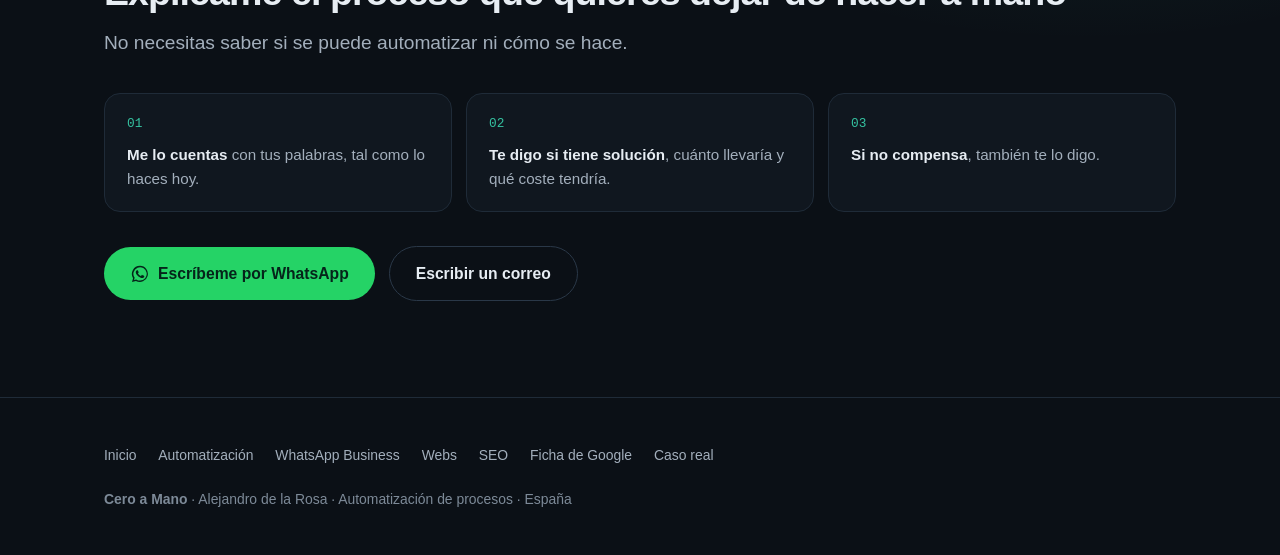
==== commit b0499e4d: "SEO v5.3: títulos con zona, imagen para compartir, datos del negocio (Schema) y página de Webs con p" ====
--- a/index.html
+++ b/index.html
@@ -3,14 +3,23 @@
 <head>
 <meta charset="utf-8">
 <meta name="viewport" content="width=device-width, initial-scale=1">
-<title>Cero a Mano · Automatización de procesos</title>
-<meta name="description" content="Automatizo el trabajo repetitivo de tu negocio: los pedidos y reservas acaban donde tú los lleves sin copiarlos a mano, con los clientes ordenados y las confirmaciones enviadas solas.">
+<title>Automatización, webs y SEO en Zaragoza · Cero a Mano</title>
+<meta name="description" content="Hago que tu negocio deje de repetir el mismo trabajo: reservas y pedidos que se apuntan solos, WhatsApp Business, webs y SEO. En Zaragoza y en remoto.">
 <link rel="canonical" href="https://ceroamano.com/">
 <meta property="og:type" content="website">
-<meta property="og:title" content="Cero a Mano · Automatización de procesos">
-<meta property="og:description" content="Automatizo el trabajo repetitivo de tu negocio: los pedidos y reservas acaban donde tú los lleves sin copiarlos a mano, con los clientes ordenados y las confirmaciones enviadas solas.">
+<meta property="og:title" content="Automatización, webs y SEO en Zaragoza · Cero a Mano">
+<meta property="og:description" content="Hago que tu negocio deje de repetir el mismo trabajo: reservas y pedidos que se apuntan solos, WhatsApp Business, webs y SEO. En Zaragoza y en remoto.">
 <meta property="og:url" content="https://ceroamano.com/">
 <meta property="og:locale" content="es_ES">
+<meta property="og:site_name" content="Cero a Mano">
+<meta property="og:image" content="https://ceroamano.com/og-imagen.png">
+<meta property="og:image:width" content="1200">
+<meta property="og:image:height" content="630">
+<meta property="og:image:alt" content="Cero a Mano. Automatización, WhatsApp Business, webs y SEO. Alejandro de la Rosa.">
+<meta name="twitter:card" content="summary_large_image">
+<meta name="twitter:title" content="Automatización, webs y SEO en Zaragoza · Cero a Mano">
+<meta name="twitter:description" content="Hago que tu negocio deje de repetir el mismo trabajo: reservas y pedidos que se apuntan solos, WhatsApp Business, webs y SEO. En Zaragoza y en remoto.">
+<meta name="twitter:image" content="https://ceroamano.com/og-imagen.png">
 <meta name="theme-color" content="#0b1016">
 <link rel="icon" href="favicon.svg" type="image/svg+xml">
 <script>document.documentElement.classList.add('js')</script>
@@ -396,6 +405,88 @@
 @media(max-width:21em){.marca .logo{display:none}} /* en «em»: con la letra grande en un móvil estrecho, el logo se oculta para que el nombre quepa */
 
 </style>
+<script type="application/ld+json">
+{
+ "@context": "https://schema.org",
+ "@type": "ProfessionalService",
+ "@id": "https://ceroamano.com/#negocio",
+ "name": "Cero a Mano",
+ "url": "https://ceroamano.com/",
+ "logo": "https://ceroamano.com/logo.svg",
+ "image": "https://ceroamano.com/og-imagen.png",
+ "description": "Hago que tu negocio deje de repetir el mismo trabajo: reservas y pedidos que se apuntan solos, WhatsApp Business, webs y SEO. En Zaragoza y en remoto.",
+ "founder": {
+  "@type": "Person",
+  "name": "Alejandro de la Rosa"
+ },
+ "email": "alex.automatizacions@gmail.com",
+ "address": {
+  "@type": "PostalAddress",
+  "addressLocality": "Zaragoza",
+  "addressRegion": "Aragón",
+  "addressCountry": "ES"
+ },
+ "areaServed": [
+  {
+   "@type": "City",
+   "name": "Zaragoza"
+  },
+  {
+   "@type": "Country",
+   "name": "España"
+  }
+ ],
+ "makesOffer": [
+  {
+   "@type": "Offer",
+   "itemOffered": {
+    "@type": "Service",
+    "name": "Automatizar reservas y pedidos",
+    "url": "https://ceroamano.com/automatizar-reservas-y-pedidos.html"
+   }
+  },
+  {
+   "@type": "Offer",
+   "itemOffered": {
+    "@type": "Service",
+    "name": "WhatsApp Business",
+    "url": "https://ceroamano.com/whatsapp-business.html"
+   }
+  },
+  {
+   "@type": "Offer",
+   "itemOffered": {
+    "@type": "Service",
+    "name": "Webs para negocios",
+    "url": "https://ceroamano.com/webs.html"
+   }
+  },
+  {
+   "@type": "Offer",
+   "itemOffered": {
+    "@type": "Service",
+    "name": "SEO para negocios",
+    "url": "https://ceroamano.com/seo-para-negocios.html"
+   }
+  },
+  {
+   "@type": "Offer",
+   "itemOffered": {
+    "@type": "Service",
+    "name": "Ficha de Google y reseñas",
+    "url": "https://ceroamano.com/ficha-de-google.html"
+   }
+  }
+ ],
+ "knowsAbout": [
+  "Automatizar reservas y pedidos",
+  "WhatsApp Business",
+  "Webs para negocios",
+  "SEO para negocios",
+  "Ficha de Google y reseñas"
+ ]
+}
+</script>
 </head>
 <body>
 <a class="saltar" href="#contenido">Saltar al contenido</a>
